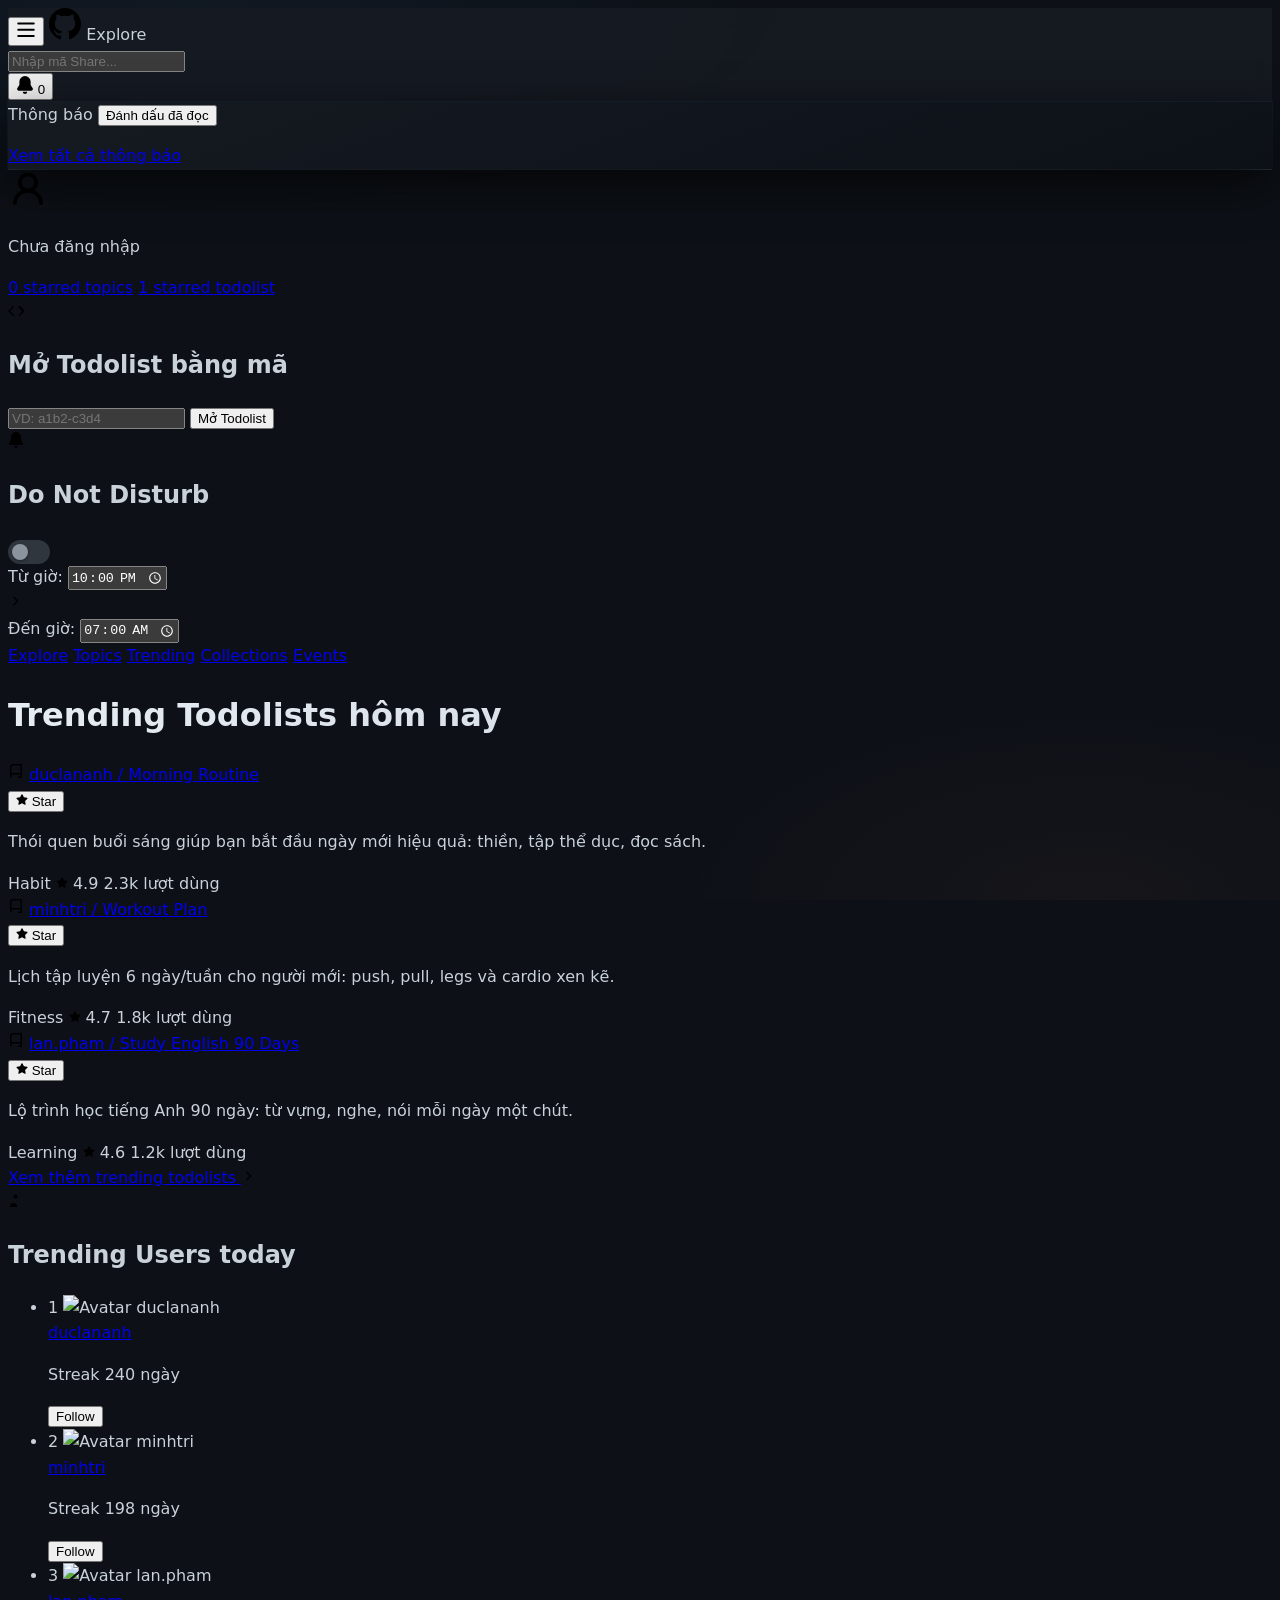
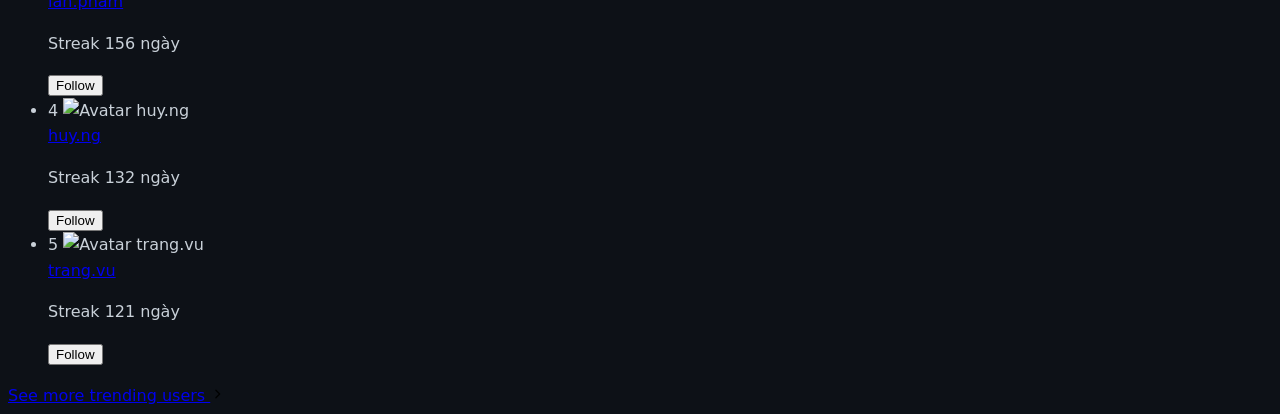
==== StreakHub.Web/index.html @ e630db85 "feat: enhance Do Not Disturb (DND) toggle functionality and update UI elements" ====
<!DOCTYPE html>
<html lang="vi" class="bg-[#0d1117]">
<head>
  <meta charset="UTF-8" />
  <meta name="viewport" content="width=device-width, initial-scale=1.0" />
  <title>Explore · StreakHub</title>
  <script src="https://cdn.tailwindcss.com"></script>
  <link rel="stylesheet" href="css/style.css" />
</head>
<body class="bg-[#0d1117] text-[#c9d1d9] min-h-screen font-sans">

  <!-- Navbar -->
  <header class="bg-[#161b22] border-b border-[#30363d]">
    <nav class="flex items-center justify-between px-4 py-3 gap-4">
      <div class="flex items-center gap-3">
        <button class="p-1.5 rounded-md hover:bg-[#30363d]" aria-label="Mở menu">
          <svg height="20" viewBox="0 0 16 16" width="20" class="fill-[#c9d1d9]" aria-hidden="true">
            <path d="M1 2.75A.75.75 0 0 1 1.75 2h12.5a.75.75 0 0 1 0 1.5H1.75A.75.75 0 0 1 1 2.75Zm0 5A.75.75 0 0 1 1.75 7h12.5a.75.75 0 0 1 0 1.5H1.75A.75.75 0 0 1 1 7.75ZM1.75 12h12.5a.75.75 0 0 1 0 1.5H1.75a.75.75 0 0 1 0-1.5Z"></path>
          </svg>
        </button>
        <svg height="32" viewBox="0 0 16 16" width="32" class="fill-[#c9d1d9]" aria-hidden="true">
          <path d="M8 0C3.58 0 0 3.58 0 8c0 3.54 2.29 6.53 5.47 7.59.4.07.55-.17.55-.38 0-.19-.01-.82-.01-1.49-2.01.37-2.53-.49-2.69-.94-.09-.23-.48-.94-.82-1.13-.28-.15-.68-.52-.01-.53.63-.01 1.08.58 1.23.82.72 1.21 1.87.87 2.33.66.07-.52.28-.87.51-1.07-1.78-.2-3.64-.89-3.64-3.95 0-.87.31-1.59.82-2.15-.08-.2-.36-1.02.08-2.12 0 0 .67-.21 2.2.82.64-.18 1.32-.27 2-.27.68 0 1.36.09 2 .27 1.53-1.04 2.2-.82 2.2-.82.44 1.1.16 1.92.08 2.12.51.56.82 1.27.82 2.15 0 3.07-1.87 3.75-3.65 3.95.29.25.54.73.54 1.48 0 1.07-.01 1.93-.01 2.2 0 .21.15.46.55.38A8.013 8.013 0 0 0 16 8c0-4.42-3.58-8-8-8z"></path>
        </svg>
        <span class="font-semibold text-[#c9d1d9]">Explore</span>
      </div>

      <div class="flex-1 max-w-md">
        <input
          type="text"
          placeholder="Nhập mã Share..."
          class="w-full bg-[#0d1117] border border-[#30363d] rounded-md px-3 py-1.5 text-sm text-[#c9d1d9] placeholder-[#6e7681] focus:outline-none focus:border-[#58a6ff]"
        />
      </div>

      <div
        id="reminder-container"
        class="relative">
        <button
          id="bell-btn"
          class="relative p-2 rounded-md border border-[#30363d] hover:border-[#c9d1d9] focus:outline-none transition-colors" 
          aria-label="Thông báo"
        >
          <svg height="18" viewBox="0 0 16 16" width="18" class="fill-[#c9d1d9]" aria-hidden="true">
            <path d="M8 16a2 2 0 0 0 1.985-1.75c.017-.137-.097-.25-.235-.25h-3.5c-.138 0-.252.113-.235.25A2 2 0 0 0 8 16ZM3 5a5 5 0 0 1 10 0v2.947c0 .05.015.098.042.139l1.703 2.555A1.519 1.519 0 0 1 13.482 13H2.518a1.516 1.516 0 0 1-1.263-2.359l1.703-2.555A.255.255 0 0 0 3 7.947Z"></path>
          </svg>
          <span
            id="bell-badge"
            class="absolute -top-1 -right-1 flex h-4 w-4 items-center justify-center rounded-full bg-[#f85149] text-[10px] font-bold text-white ring-2 ring-[#161b22]">0</span>
        </button>

        <div id="reminder-panel" class="hidden absolute right-0 mt-2 w-80 bg-[#161b22] border border-[#30363d] rounded-md shadow-2xl z-50">
          <div class="px-4 py-3 border-b border-[#30363d] flex justify-between items-center bg-[#0d1117] rounded-t-md">
            <span class="text-sm font-semibold text-[#c9d1d9]">Thông báo</span>
            <button id="mark-all-read-btn" class="text-xs text-[#6e7681] hover:text-[#58a6ff]">Đánh dấu đã đọc</button>
          </div>
          <ul id="reminder-list" class="max-h-80 overflow-y-auto">
             <!-- Reminders will be rendered here dynamically -->
          </ul>
          <a href="#" class="block px-4 py-2 text-center text-sm text-[#58a6ff] hover:underline border-t border-[#30363d] rounded-b-md bg-[#0d1117]">
            Xem tất cả thông báo
          </a>
        </div>
      </div>
    </nav>
  </header>

  <!-- Layout 3 cột -->
  <div class="flex flex-col lg:flex-row gap-6 p-6 max-w-screen-2xl mx-auto">

    <!-- Sidebar trái -->
    <aside class="w-full lg:w-72 flex-shrink-0">
      <div 
       id="user-profile-card"
       class="bg-[#161b22] border border-[#30363d] rounded-md p-4 mb-4 text-center">
        <img
          src="https://avatars.githubusercontent.com/u/9919?v=4"
          alt="Ảnh đại diện người dùng"
          class="w-28 h-28 rounded-full border border-[#30363d] mx-auto mb-3"
        />
        <p class="text-lg font-semibold text-[#c9d1d9]">Vanhby</p>
      </div>

      <div class="bg-[#161b22] border border-[#30363d] rounded-md divide-y divide-[#30363d]">
        <a href="#" class="block px-4 py-3 text-sm text-[#58a6ff] hover:underline">0 starred topics</a>
        <a href="#" class="block px-4 py-3 text-sm text-[#58a6ff] hover:underline">1 starred todolist</a>
      </div>

      <!-- Nhập mã code todo -->
      <div class="bg-[#161b22] border border-[#30363d] rounded-md p-4 mt-4">
        <div class="flex items-center gap-2 mb-3">
          <svg height="16" viewBox="0 0 16 16" width="16" class="fill-[#c9d1d9]" aria-hidden="true"><path d="M4.72 3.22a.75.75 0 0 1 1.06 1.06L2.06 8l3.72 3.72a.749.749 0 0 1-.326 1.275.749.749 0 0 1-.734-.215L.47 8.53a.75.75 0 0 1 0-1.06Zm6.56 0a.75.75 0 0 1 1.06 0l4.25 4.25a.75.75 0 0 1 0 1.06l-4.25 4.25a.749.749 0 0 1-1.275-.326.749.749 0 0 1 .215-.734L13.94 8l-3.72-3.72a.75.75 0 0 1 0-1.06Z"></path></svg>
          <h2 class="text-sm font-semibold text-[#c9d1d9]">Mở Todolist bằng mã</h2>
        </div>
        <input
          type="text"
          placeholder="VD: a1b2-c3d4"
          class="w-full bg-[#0d1117] border border-[#30363d] rounded-md px-3 py-1.5 text-sm text-[#c9d1d9] placeholder-[#6e7681] focus:outline-none focus:border-[#58a6ff] mb-2"
        />
        <button class="w-full bg-[#238636] hover:bg-[#2ea043] text-white text-sm font-medium rounded-md px-3 py-1.5">Mở Todolist</button>
      </div>

      <!-- Phan DnD -->
      <div class="bg-[#161b22] border border-[#30363d] rounded-md p-4 mt-4">
        <div class="flex items-center justify-between mb-4">
          <div class="flex items-center gap-2">
            <svg height="16" viewBox="0 0 16 16" width="16" class="fill-[#c9d1d9]" aria-hidden="true">
              <path d="M8 16a2 2 0 0 0 1.985-1.75c.017-.137-.097-.25-.235-.25h-3.5c-.138 0-.252.113-.235.25A2 2 0 0 0 8 16ZM3 5a5 5 0 0 1 10 0v2.947c0 .05.015.098.042.139l1.703 2.555A1.519 1.519 0 0 1 13.482 13H2.518a1.516 1.516 0 0 1-1.263-2.359l1.703-2.555A.255.255 0 0 0 3 7.947Z"></path>
            </svg>
            <h2 class="text-sm font-semibold text-[#c9d1d9]">Do Not Disturb</h2>
          </div>
          
          <button 
            id="dnd-toggle"
            class="relative inline-flex h-5 w-9 items-center rounded-full bg-[#30363d] transition-colors focus:outline-none cursor-pointer"
          >
            <span class="inline-block h-3.5 w-3.5 translate-x-1 rounded-full bg-[#8b949e] transition-transform duration-200 ease-in-out"></span>
          </button>
        </div>

        <div id="dnd-time-selectors" class="flex items-center gap-2 opacity-50 pointer-events-none transition-opacity duration-200">
          <div class="flex-1">
            <label class="block text-xs text-[#6e7681] mb-1">Từ giờ:</label>
            <input 
              id="dnd-start"
              type="time" 
              value="22:00"
              style="color-scheme: dark;"
              class="w-full bg-[#0d1117] border border-[#30363d] rounded-md px-2 py-1.5 text-sm text-[#c9d1d9] focus:outline-none focus:border-[#58a6ff] cursor-pointer"
            />
          </div>
          
          <div class="mt-5 text-[#6e7681]">
            <svg height="14" viewBox="0 0 16 16" width="14" class="fill-current" aria-hidden="true">
              <path d="M6.22 3.22a.75.75 0 0 1 1.06 0l4.25 4.25a.75.75 0 0 1 0 1.06l-4.25 4.25a.751.751 0 0 1-1.042-.018.751.751 0 0 1-.018-1.042L9.94 8 6.22 4.28a.75.75 0 0 1 0-1.06Z"></path>
            </svg>
          </div>

          <div class="flex-1">
            <label class="block text-xs text-[#6e7681] mb-1">Đến giờ:</label>
            <input 
              id="dnd-end"
              type="time" 
              value="07:00"
              style="color-scheme: dark;"
              class="w-full bg-[#0d1117] border border-[#30363d] rounded-md px-2 py-1.5 text-sm text-[#c9d1d9] focus:outline-none focus:border-[#58a6ff] cursor-pointer"
            />
          </div>
        </div>
      </div>
    </aside>

    <!-- Cột giữa: Trending todolists -->
    <main class="flex-1 min-w-0">
      <!-- Tabs -->
      <nav class="flex items-center gap-6 border-b border-[#30363d] mb-6 text-sm overflow-x-auto">
        <a href="#" class="pb-3 border-b-2 border-[#f78166] font-semibold text-[#c9d1d9] whitespace-nowrap">Explore</a>
        <a href="#" class="pb-3 text-[#6e7681] hover:text-[#c9d1d9] whitespace-nowrap">Topics</a>
        <a href="#" class="pb-3 text-[#6e7681] hover:text-[#c9d1d9] whitespace-nowrap">Trending</a>
        <a href="#" class="pb-3 text-[#6e7681] hover:text-[#c9d1d9] whitespace-nowrap">Collections</a>
        <a href="#" class="pb-3 text-[#6e7681] hover:text-[#c9d1d9] whitespace-nowrap">Events</a>
      </nav>

      <h1 class="text-2xl font-semibold text-[#c9d1d9] mb-6">Trending Todolists hôm nay</h1>

      <div class="space-y-4">
        <!-- Card todolist 1 -->
        <article class="bg-[#161b22] border border-[#30363d] rounded-md p-5">
          <div class="flex items-start justify-between gap-3 mb-2">
            <div class="flex items-center gap-2">
              <svg height="16" viewBox="0 0 16 16" width="16" class="fill-[#6e7681] flex-shrink-0" aria-hidden="true"><path d="M2 2.5A2.5 2.5 0 0 1 4.5 0h8.75a.75.75 0 0 1 .75.75v12.5a.75.75 0 0 1-.75.75h-2.5a.75.75 0 0 1 0-1.5h1.75v-2h-8a1 1 0 0 0-.714 1.7.75.75 0 1 1-1.072 1.05A2.495 2.495 0 0 1 2 11.5Zm10.5-1h-8a1 1 0 0 0-1 1v6.708A2.486 2.486 0 0 1 4.5 9h8Z"></path></svg>
              <a href="#" class="text-[#58a6ff] font-semibold hover:underline">duclananh / Morning Routine</a>
            </div>
            <button class="flex items-center gap-1 border border-[#30363d] rounded-md px-2 py-1 text-xs text-[#c9d1d9] hover:border-[#c9d1d9] flex-shrink-0">
              <svg height="12" viewBox="0 0 16 16" width="12" class="fill-[#e3b341]" aria-hidden="true"><path d="M8 .25a.75.75 0 0 1 .673.418l1.882 3.815 4.21.612a.75.75 0 0 1 .416 1.279l-3.046 2.97.719 4.192a.751.751 0 0 1-1.088.791L8 12.347l-3.766 1.98a.75.75 0 0 1-1.088-.79l.72-4.194L.818 6.374a.75.75 0 0 1 .416-1.28l4.21-.611L7.327.668A.75.75 0 0 1 8 .25Z"></path></svg>
              Star
            </button>
          </div>
          <p class="text-sm text-[#6e7681] mb-3">Thói quen buổi sáng giúp bạn bắt đầu ngày mới hiệu quả: thiền, tập thể dục, đọc sách.</p>
          <div class="flex items-center gap-4 text-xs text-[#6e7681]">
            <span class="flex items-center gap-1"><span class="w-3 h-3 rounded-full bg-[#39d353] inline-block"></span>Habit</span>
            <span class="flex items-center gap-1">
              <svg height="12" viewBox="0 0 16 16" width="12" class="fill-[#e3b341]" aria-hidden="true"><path d="M8 .25a.75.75 0 0 1 .673.418l1.882 3.815 4.21.612a.75.75 0 0 1 .416 1.279l-3.046 2.97.719 4.192a.751.751 0 0 1-1.088.791L8 12.347l-3.766 1.98a.75.75 0 0 1-1.088-.79l.72-4.194L.818 6.374a.75.75 0 0 1 .416-1.28l4.21-.611L7.327.668A.75.75 0 0 1 8 .25Z"></path></svg>
              4.9
            </span>
            <span>2.3k lượt dùng</span>
          </div>
        </article>

        <!-- Card todolist 2 -->
        <article class="bg-[#161b22] border border-[#30363d] rounded-md p-5">
          <div class="flex items-start justify-between gap-3 mb-2">
            <div class="flex items-center gap-2">
              <svg height="16" viewBox="0 0 16 16" width="16" class="fill-[#6e7681] flex-shrink-0" aria-hidden="true"><path d="M2 2.5A2.5 2.5 0 0 1 4.5 0h8.75a.75.75 0 0 1 .75.75v12.5a.75.75 0 0 1-.75.75h-2.5a.75.75 0 0 1 0-1.5h1.75v-2h-8a1 1 0 0 0-.714 1.7.75.75 0 1 1-1.072 1.05A2.495 2.495 0 0 1 2 11.5Zm10.5-1h-8a1 1 0 0 0-1 1v6.708A2.486 2.486 0 0 1 4.5 9h8Z"></path></svg>
              <a href="#" class="text-[#58a6ff] font-semibold hover:underline">minhtri / Workout Plan</a>
            </div>
            <button class="flex items-center gap-1 border border-[#30363d] rounded-md px-2 py-1 text-xs text-[#c9d1d9] hover:border-[#c9d1d9] flex-shrink-0">
              <svg height="12" viewBox="0 0 16 16" width="12" class="fill-[#e3b341]" aria-hidden="true"><path d="M8 .25a.75.75 0 0 1 .673.418l1.882 3.815 4.21.612a.75.75 0 0 1 .416 1.279l-3.046 2.97.719 4.192a.751.751 0 0 1-1.088.791L8 12.347l-3.766 1.98a.75.75 0 0 1-1.088-.79l.72-4.194L.818 6.374a.75.75 0 0 1 .416-1.28l4.21-.611L7.327.668A.75.75 0 0 1 8 .25Z"></path></svg>
              Star
            </button>
          </div>
          <p class="text-sm text-[#6e7681] mb-3">Lịch tập luyện 6 ngày/tuần cho người mới: push, pull, legs và cardio xen kẽ.</p>
          <div class="flex items-center gap-4 text-xs text-[#6e7681]">
            <span class="flex items-center gap-1"><span class="w-3 h-3 rounded-full bg-[#26a641] inline-block"></span>Fitness</span>
            <span class="flex items-center gap-1">
              <svg height="12" viewBox="0 0 16 16" width="12" class="fill-[#e3b341]" aria-hidden="true"><path d="M8 .25a.75.75 0 0 1 .673.418l1.882 3.815 4.21.612a.75.75 0 0 1 .416 1.279l-3.046 2.97.719 4.192a.751.751 0 0 1-1.088.791L8 12.347l-3.766 1.98a.75.75 0 0 1-1.088-.79l.72-4.194L.818 6.374a.75.75 0 0 1 .416-1.28l4.21-.611L7.327.668A.75.75 0 0 1 8 .25Z"></path></svg>
              4.7
            </span>
            <span>1.8k lượt dùng</span>
          </div>
        </article>

        <!-- Card todolist 3 -->
        <article class="bg-[#161b22] border border-[#30363d] rounded-md p-5">
          <div class="flex items-start justify-between gap-3 mb-2">
            <div class="flex items-center gap-2">
              <svg height="16" viewBox="0 0 16 16" width="16" class="fill-[#6e7681] flex-shrink-0" aria-hidden="true"><path d="M2 2.5A2.5 2.5 0 0 1 4.5 0h8.75a.75.75 0 0 1 .75.75v12.5a.75.75 0 0 1-.75.75h-2.5a.75.75 0 0 1 0-1.5h1.75v-2h-8a1 1 0 0 0-.714 1.7.75.75 0 1 1-1.072 1.05A2.495 2.495 0 0 1 2 11.5Zm10.5-1h-8a1 1 0 0 0-1 1v6.708A2.486 2.486 0 0 1 4.5 9h8Z"></path></svg>
              <a href="#" class="text-[#58a6ff] font-semibold hover:underline">lan.pham / Study English 90 Days</a>
            </div>
            <button class="flex items-center gap-1 border border-[#30363d] rounded-md px-2 py-1 text-xs text-[#c9d1d9] hover:border-[#c9d1d9] flex-shrink-0">
              <svg height="12" viewBox="0 0 16 16" width="12" class="fill-[#e3b341]" aria-hidden="true"><path d="M8 .25a.75.75 0 0 1 .673.418l1.882 3.815 4.21.612a.75.75 0 0 1 .416 1.279l-3.046 2.97.719 4.192a.751.751 0 0 1-1.088.791L8 12.347l-3.766 1.98a.75.75 0 0 1-1.088-.79l.72-4.194L.818 6.374a.75.75 0 0 1 .416-1.28l4.21-.611L7.327.668A.75.75 0 0 1 8 .25Z"></path></svg>
              Star
            </button>
          </div>
          <p class="text-sm text-[#6e7681] mb-3">Lộ trình học tiếng Anh 90 ngày: từ vựng, nghe, nói mỗi ngày một chút.</p>
          <div class="flex items-center gap-4 text-xs text-[#6e7681]">
            <span class="flex items-center gap-1"><span class="w-3 h-3 rounded-full bg-[#006d32] inline-block"></span>Learning</span>
            <span class="flex items-center gap-1">
              <svg height="12" viewBox="0 0 16 16" width="12" class="fill-[#e3b341]" aria-hidden="true"><path d="M8 .25a.75.75 0 0 1 .673.418l1.882 3.815 4.21.612a.75.75 0 0 1 .416 1.279l-3.046 2.97.719 4.192a.751.751 0 0 1-1.088.791L8 12.347l-3.766 1.98a.75.75 0 0 1-1.088-.79l.72-4.194L.818 6.374a.75.75 0 0 1 .416-1.28l4.21-.611L7.327.668A.75.75 0 0 1 8 .25Z"></path></svg>
              4.6
            </span>
            <span>1.2k lượt dùng</span>
          </div>
        </article>
      </div>

      <a href="#" class="inline-flex items-center gap-1 mt-4 text-sm text-[#58a6ff] hover:underline">
        Xem thêm trending todolists
        <svg height="14" viewBox="0 0 16 16" width="14" class="fill-[#58a6ff]" aria-hidden="true"><path d="M6.22 3.22a.75.75 0 0 1 1.06 0l4.25 4.25a.75.75 0 0 1 0 1.06l-4.25 4.25a.751.751 0 0 1-1.042-.018.751.751 0 0 1-.018-1.042L9.94 8 6.22 4.28a.75.75 0 0 1 0-1.06Z"></path></svg>
      </a>
    </main>

    <!-- Cột phải: Trending users -->
    <aside class="w-full lg:w-80 flex-shrink-0">
      <div class="bg-[#161b22] border border-[#30363d] rounded-md p-4">
        <div class="flex items-center gap-2 mb-4">
          <svg height="16" viewBox="0 0 16 16" width="16" class="fill-[#f78166]" aria-hidden="true"><path d="M5.5 3.5a2 2 0 1 1 4 0 2 2 0 0 1-4 0ZM2 13.5a3.5 3.5 0 0 1 7 0v.5H2Z"></path></svg>
          <h2 class="text-base font-semibold text-[#c9d1d9]">Trending Users <span class="text-[#6e7681] font-normal">today</span></h2>
        </div>

        <ul class="divide-y divide-[#30363d]">
          <li class="flex items-center gap-3 py-3">
            <span class="text-sm font-semibold text-[#6e7681] w-4">1</span>
            <img src="https://avatars.githubusercontent.com/u/1?v=4" alt="Avatar duclananh" class="w-10 h-10 rounded-full border border-[#30363d]" />
            <div class="min-w-0 flex-1">
              <a href="#" class="text-sm text-[#58a6ff] font-semibold hover:underline">duclananh</a>
              <p class="text-xs text-[#6e7681]">Streak 240 ngày</p>
            </div>
            <button class="border border-[#30363d] rounded-md px-2 py-1 text-xs text-[#c9d1d9] hover:border-[#c9d1d9]">Follow</button>
          </li>
          <li class="flex items-center gap-3 py-3">
            <span class="text-sm font-semibold text-[#6e7681] w-4">2</span>
            <img src="https://avatars.githubusercontent.com/u/2?v=4" alt="Avatar minhtri" class="w-10 h-10 rounded-full border border-[#30363d]" />
            <div class="min-w-0 flex-1">
              <a href="#" class="text-sm text-[#58a6ff] font-semibold hover:underline">minhtri</a>
              <p class="text-xs text-[#6e7681]">Streak 198 ngày</p>
            </div>
            <button class="border border-[#30363d] rounded-md px-2 py-1 text-xs text-[#c9d1d9] hover:border-[#c9d1d9]">Follow</button>
          </li>
          <li class="flex items-center gap-3 py-3">
            <span class="text-sm font-semibold text-[#6e7681] w-4">3</span>
            <img src="https://avatars.githubusercontent.com/u/3?v=4" alt="Avatar lan.pham" class="w-10 h-10 rounded-full border border-[#30363d]" />
            <div class="min-w-0 flex-1">
              <a href="#" class="text-sm text-[#58a6ff] font-semibold hover:underline">lan.pham</a>
              <p class="text-xs text-[#6e7681]">Streak 156 ngày</p>
            </div>
            <button class="border border-[#30363d] rounded-md px-2 py-1 text-xs text-[#c9d1d9] hover:border-[#c9d1d9]">Follow</button>
          </li>
          <li class="flex items-center gap-3 py-3">
            <span class="text-sm font-semibold text-[#6e7681] w-4">4</span>
            <img src="https://avatars.githubusercontent.com/u/4?v=4" alt="Avatar huy.ng" class="w-10 h-10 rounded-full border border-[#30363d]" />
            <div class="min-w-0 flex-1">
              <a href="#" class="text-sm text-[#58a6ff] font-semibold hover:underline">huy.ng</a>
              <p class="text-xs text-[#6e7681]">Streak 132 ngày</p>
            </div>
            <button class="border border-[#30363d] rounded-md px-2 py-1 text-xs text-[#c9d1d9] hover:border-[#c9d1d9]">Follow</button>
          </li>
          <li class="flex items-center gap-3 py-3">
            <span class="text-sm font-semibold text-[#6e7681] w-4">5</span>
            <img src="https://avatars.githubusercontent.com/u/5?v=4" alt="Avatar trang.vu" class="w-10 h-10 rounded-full border border-[#30363d]" />
            <div class="min-w-0 flex-1">
              <a href="#" class="text-sm text-[#58a6ff] font-semibold hover:underline">trang.vu</a>
              <p class="text-xs text-[#6e7681]">Streak 121 ngày</p>
            </div>
            <button class="border border-[#30363d] rounded-md px-2 py-1 text-xs text-[#c9d1d9] hover:border-[#c9d1d9]">Follow</button>
          </li>
        </ul>

        <a href="#" class="inline-flex items-center gap-1 mt-3 text-sm text-[#58a6ff] hover:underline">
          See more trending users
          <svg height="14" viewBox="0 0 16 16" width="14" class="fill-[#58a6ff]" aria-hidden="true"><path d="M6.22 3.22a.75.75 0 0 1 1.06 0l4.25 4.25a.75.75 0 0 1 0 1.06l-4.25 4.25a.751.751 0 0 1-1.042-.018.751.751 0 0 1-.018-1.042L9.94 8 6.22 4.28a.75.75 0 0 1 0-1.06Z"></path></svg>
        </a>
      </div>
    </aside>

  </div>

  <script src="js/main.js"></script>
</body>
</html>
---- StreakHub.Web/css/style.css ----
/* ============================================================
   StreakHub — Premium Dark Theme
   Inter font via Google Fonts CDN (loaded inline in HTML)
   ============================================================ */

/* ── CSS Custom Properties ── */
:root {
  --bg-base:        #0d1117;
  --bg-surface:     #161b22;
  --bg-overlay:     #21262d;
  --border:         #30363d;
  --text-primary:   #e6edf3;
  --text-secondary: #c9d1d9;
  --text-muted:     #8b949e;
  --text-faint:     #6e7681;
  --blue:           #58a6ff;
  --green:          #3fb950;
  --orange:         #f78166;
  --yellow:         #e3b341;
  --purple:         #d2a8ff;
  --red:            #f85149;

  --shadow-sm: 0 1px 3px rgba(0,0,0,0.4);
  --shadow-md: 0 4px 12px rgba(0,0,0,0.5);
  --shadow-lg: 0 8px 24px rgba(0,0,0,0.6);
  --shadow-xl: 0 16px 48px rgba(0,0,0,0.7);

  --t-fast:   0.12s ease;
  --t-normal: 0.2s ease;
  --t-spring: 0.3s cubic-bezier(0.34, 1.56, 0.64, 1);
}

/* ── Base ── */
*, *::before, *::after { box-sizing: border-box; }

html {
  scroll-behavior: smooth;
  -webkit-font-smoothing: antialiased;
  -moz-osx-font-smoothing: grayscale;
}

body {
  font-family: 'Inter', -apple-system, BlinkMacSystemFont, 'Segoe UI', system-ui, sans-serif;
  background: var(--bg-base);
  color: var(--text-secondary);
  min-height: 100vh;
  overflow-x: hidden;
  line-height: 1.6;
}

/* Ambient glow background */
body::before {
  content: '';
  position: fixed;
  inset: 0;
  background:
    radial-gradient(ellipse 80% 40% at 15% 0%,  rgba(88,166,255,0.05) 0%, transparent 60%),
    radial-gradient(ellipse 60% 40% at 85% 100%, rgba(247,129,102,0.04) 0%, transparent 60%);
  pointer-events: none;
  z-index: 0;
}

/* ── Scrollbar ── */
::-webkit-scrollbar { width: 5px; height: 5px; }
::-webkit-scrollbar-track { background: var(--bg-base); }
::-webkit-scrollbar-thumb { background: var(--border); border-radius: 999px; }
::-webkit-scrollbar-thumb:hover { background: var(--text-faint); }

/* ── Selection ── */
::selection { background: rgba(88,166,255,0.25); color: var(--text-primary); }

/* ── Focus ── */
:focus-visible { outline: 2px solid var(--blue); outline-offset: 2px; border-radius: 4px; }

/* ════════════════════════════════════════════
   HEADER & NAV
   ════════════════════════════════════════════ */
header {
  backdrop-filter: blur(10px);
  -webkit-backdrop-filter: blur(10px);
  background: rgba(22,27,34,0.92) !important;
  border-bottom: 1px solid rgba(48,54,61,0.8) !important;
  position: sticky;
  top: 0;
  z-index: 100;
}

/* ════════════════════════════════════════════
   NOTIFICATION BELL BUTTON
   ════════════════════════════════════════════ */
#notifications-toggle,
#bell-btn {
  position: relative;
  transition: all var(--t-normal);
  overflow: hidden;
}

#notifications-toggle:hover,
#bell-btn:hover {
  border-color: var(--text-secondary) !important;
  background: rgba(33,38,45,0.6);
  box-shadow: 0 0 16px rgba(88,166,255,0.15);
}

#notifications-toggle:hover svg,
#bell-btn:hover svg {
  transform: rotate(-10deg) scale(1.1);
}

#notifications-toggle svg,
#bell-btn svg {
  transition: transform var(--t-normal);
}

/* ── Bell badge pop animation ── */
#notifications-badge:not(.hidden),
#bell-badge:not([data-count="0"]) {
  animation: badgePop var(--t-spring) both;
}

@keyframes badgePop {
  from { transform: scale(0); }
  to   { transform: scale(1); }
}

/* ════════════════════════════════════════════
   NOTIFICATION / REMINDER PANEL
   ════════════════════════════════════════════ */

/* Show panel when open class is added (main.js uses .open) */
#reminder-panel.open,
#reminder-panel:not(.hidden) {
  display: flex !important;
  flex-direction: column;
  animation: panelSlide 0.22s cubic-bezier(0.34, 1.3, 0.64, 1) both;
}

/* Show panel when hidden class is removed (other pages) */
#notifications-panel:not(.hidden) {
  display: flex !important;
  flex-direction: column;
  animation: panelSlide 0.22s cubic-bezier(0.34, 1.3, 0.64, 1) both;
}

@keyframes panelSlide {
  from { opacity: 0; transform: translateY(-10px) scale(0.97); }
  to   { opacity: 1; transform: translateY(0)   scale(1); }
}

#reminder-panel,
#notifications-panel {
  backdrop-filter: blur(14px) !important;
  -webkit-backdrop-filter: blur(14px) !important;
  background: linear-gradient(160deg, rgba(22,27,34,0.98), rgba(13,17,23,0.96)) !important;
  box-shadow: var(--shadow-xl), 0 0 0 1px rgba(88,166,255,0.07) !important;
}

/* Panel section labels */
.panel-section-label {
  padding: 8px 14px 4px;
  font-size: 10px;
  font-weight: 700;
  letter-spacing: 0.09em;
  text-transform: uppercase;
  color: var(--text-faint);
  background: rgba(13,17,23,0.5);
  position: sticky;
  top: 0;
  backdrop-filter: blur(4px);
  z-index: 1;
  border-bottom: 1px solid rgba(48,54,61,0.5);
}

/* Reminder list items */
#reminder-list li {
  transition: background var(--t-fast);
  position: relative;
}

#reminder-list li::before {
  content: '';
  position: absolute;
  left: 0; top: 0; bottom: 0;
  width: 2px;
  background: var(--blue);
  border-radius: 0 2px 2px 0;
  opacity: 0;
  transition: opacity var(--t-fast);
}

#reminder-list li:hover::before { opacity: 1; }

/* Unread dot */
.unread-dot {
  width: 8px; height: 8px;
  border-radius: 50%;
  background: var(--blue);
  box-shadow: 0 0 6px var(--blue);
  flex-shrink: 0;
  animation: dotPulse 2.2s ease-in-out infinite;
}

@keyframes dotPulse {
  0%, 100% { transform: scale(1);   opacity: 1; }
  50%       { transform: scale(1.4); opacity: 0.6; }
}

/* Mark-all-read button */
#mark-all-read-btn {
  transition: all var(--t-normal);
}

#mark-all-read-btn:hover {
  background: rgba(88,166,255,0.1);
  color: var(--blue);
}

/* ════════════════════════════════════════════
   REMINDER DASHBOARD (table + form)
   ════════════════════════════════════════════ */

/* Schedule form card */
.schedule-card {
  background: linear-gradient(135deg, rgba(22,27,34,0.9), rgba(13,17,23,0.8));
  border: 1px solid var(--border);
  border-radius: 8px;
  transition: border-color var(--t-normal), box-shadow var(--t-normal);
}

.schedule-card:hover {
  border-color: rgba(88,166,255,0.2);
  box-shadow: 0 0 20px rgba(88,166,255,0.06);
}

/* Table rows */
#reminders-table-body tr {
  transition: background var(--t-fast);
}

/* Status badge: scheduled */
.badge-scheduled {
  display: inline-flex;
  align-items: center;
  gap: 5px;
  padding: 2px 8px;
  border-radius: 999px;
  font-size: 11px;
  font-weight: 600;
  background: rgba(88,166,255,0.1);
  color: var(--blue);
  border: 1px solid rgba(88,166,255,0.2);
}

.badge-scheduled::before {
  content: '';
  width: 6px; height: 6px;
  border-radius: 50%;
  background: var(--blue);
  animation: dotPulse 1.8s ease-in-out infinite;
}

/* Status badge: sent */
.badge-sent {
  display: inline-flex;
  align-items: center;
  gap: 5px;
  padding: 2px 8px;
  border-radius: 999px;
  font-size: 11px;
  font-weight: 600;
  background: rgba(48,54,61,0.6);
  color: var(--text-muted);
  border: 1px solid var(--border);
}

.badge-sent::before {
  content: '';
  width: 6px; height: 6px;
  border-radius: 50%;
  background: var(--green);
}

/* ════════════════════════════════════════════
   DND TOGGLE SWITCH
   ════════════════════════════════════════════ */
#dnd-toggle {
  position: relative;
  display: inline-flex;
  align-items: center;
  width: 42px;
  height: 24px;
  border-radius: 999px;
  background: var(--border);
  border: 1px solid rgba(48,54,61,0.8);
  cursor: pointer;
  transition: background var(--t-normal), box-shadow var(--t-normal);
  flex-shrink: 0;
}

#dnd-toggle::after {
  content: '';
  position: absolute;
  left: 3px;
  width: 16px; height: 16px;
  border-radius: 50%;
  background: var(--text-muted);
  transition: transform var(--t-spring), background var(--t-normal);
  box-shadow: var(--shadow-sm);
}

#dnd-toggle.on {
  background: rgba(63,185,80,0.25);
  border-color: rgba(63,185,80,0.4);
  box-shadow: 0 0 12px rgba(63,185,80,0.2);
}

#dnd-toggle.on::after {
  transform: translateX(18px);
  background: var(--green);
}

#dnd-toggle:focus-visible {
  outline: 2px solid var(--blue);
  outline-offset: 2px;
}

/* DND active indicator (bell icon overlay) */
.dnd-active-indicator {
  display: inline-flex;
  align-items: center;
  gap: 5px;
  padding: 2px 8px;
  border-radius: 999px;
  font-size: 10px;
  font-weight: 700;
  letter-spacing: 0.06em;
  text-transform: uppercase;
  background: rgba(247,129,102,0.12);
  color: var(--orange);
  border: 1px solid rgba(247,129,102,0.3);
  animation: dndGlow 2.5s ease-in-out infinite;
}

@keyframes dndGlow {
  0%,100% { box-shadow: 0 0 0 0 rgba(247,129,102,0); }
  50%     { box-shadow: 0 0 12px rgba(247,129,102,0.3); }
}

/* ════════════════════════════════════════════
   FORM INPUTS
   ════════════════════════════════════════════ */
input[type="text"],
input[type="email"],
input[type="password"],
input[type="time"],
input[type="datetime-local"],
select,
textarea {
  transition: border-color var(--t-normal), box-shadow var(--t-normal);
  color-scheme: dark;
}

input[type="text"]:focus,
input[type="email"]:focus,
input[type="password"]:focus,
input[type="time"]:focus,
input[type="datetime-local"]:focus,
select:focus,
textarea:focus {
  border-color: var(--blue) !important;
  box-shadow: 0 0 0 3px rgba(88,166,255,0.15);
  outline: none !important;
}

/* Task search */
#task-search { transition: all var(--t-normal); }

/* ════════════════════════════════════════════
   BUTTONS
   ════════════════════════════════════════════ */
button { transition: all var(--t-normal); }

/* Primary green button */
button[class*="bg-[#238636]"],
[type="submit"][class*="bg-[#238636]"],
#add-reminder-btn {
  position: relative;
  overflow: hidden;
}

button[class*="bg-[#238636]"]:hover,
[type="submit"][class*="bg-[#238636]"]:hover,
#add-reminder-btn:hover {
  box-shadow: 0 0 0 1px rgba(63,185,80,0.4), 0 0 16px rgba(63,185,80,0.2);
  transform: translateY(-1px);
}

button[class*="bg-[#238636]"]:active,
#add-reminder-btn:active { transform: translateY(0); }

/* ════════════════════════════════════════════
   USER PROFILE
   ════════════════════════════════════════════ */
#user-profile-card img,
#profile-avatar {
  transition: transform var(--t-normal), box-shadow var(--t-normal);
  box-shadow: 0 0 0 2px var(--border);
}

#user-profile-card img:hover,
#profile-avatar:hover {
  transform: scale(1.05);
  box-shadow: 0 0 0 3px rgba(88,166,255,0.4), 0 0 20px rgba(88,166,255,0.1);
}

/* ════════════════════════════════════════════
   TASK LIST ROWS
   ════════════════════════════════════════════ */
div[data-todo-id] {
  position: relative;
  transition: background var(--t-fast);
}

div[data-todo-id]::before {
  content: '';
  position: absolute;
  left: 0; top: 0; bottom: 0;
  width: 2px;
  background: var(--blue);
  border-radius: 0 2px 2px 0;
  opacity: 0;
  transition: opacity var(--t-fast);
}

div[data-todo-id]:hover::before { opacity: 1; }

/* Context menu pop */
div[id^="task-menu-"]:not(.hidden) {
  animation: menuPop 0.15s cubic-bezier(0.34,1.4,0.64,1) both;
}

@keyframes menuPop {
  from { opacity: 0; transform: scale(0.9) translateY(-6px); transform-origin: top right; }
  to   { opacity: 1; transform: scale(1)   translateY(0);    transform-origin: top right; }
}

/* ════════════════════════════════════════════
   MODALS
   ════════════════════════════════════════════ */
#task-modal:not(.hidden),
#reminder-modal:not(.hidden),
#login-modal:not(.hidden) {
  display: flex !important;
}

#task-modal > div,
#reminder-modal > div,
#login-modal > div {
  animation: modalIn var(--t-spring) both;
}

@keyframes modalIn {
  from { opacity: 0; transform: translateY(-18px) scale(0.96); }
  to   { opacity: 1; transform: translateY(0)     scale(1); }
}

/* ════════════════════════════════════════════
   CARDS
   ════════════════════════════════════════════ */
article[data-share-id] {
  transition: transform var(--t-normal), border-color var(--t-normal), box-shadow var(--t-normal);
}

article[data-share-id]:hover {
  transform: translateY(-2px);
  border-color: rgba(88,166,255,0.25) !important;
  box-shadow: var(--shadow-md), 0 0 0 1px rgba(88,166,255,0.08);
}

/* ════════════════════════════════════════════
   TAGS
   ════════════════════════════════════════════ */
.tag-coding {
  border-color: rgba(88,166,255,0.4) !important;
  background: rgba(88,166,255,0.1) !important;
  color: var(--blue) !important;
}

.tag-health {
  border-color: rgba(210,168,255,0.4) !important;
  background: rgba(210,168,255,0.1) !important;
  color: var(--purple) !important;
}

.reminder-badge-sent { color: var(--green); }
.reminder-badge-pending {
  color: var(--yellow);
  animation: pendingBlink 1.6s ease-in-out infinite;
}

@keyframes pendingBlink {
  0%,100% { opacity: 1; }
  50%     { opacity: 0.5; }
}

/* ════════════════════════════════════════════
   SKELETON LOADER
   ════════════════════════════════════════════ */
.skeleton {
  background: linear-gradient(90deg, var(--bg-surface) 25%, var(--bg-overlay) 50%, var(--bg-surface) 75%);
  background-size: 200% 100%;
  animation: shimmer 1.6s infinite;
  border-radius: 4px;
}

@keyframes shimmer {
  0%   { background-position: 200% 0; }
  100% { background-position: -200% 0; }
}

/* ════════════════════════════════════════════
   FADE-IN ANIMATION
   ════════════════════════════════════════════ */
.fade-in {
  animation: fadeUp 0.4s ease both;
}

@keyframes fadeUp {
  from { opacity: 0; transform: translateY(10px); }
  to   { opacity: 1; transform: translateY(0); }
}

/* Stagger for lists */
.fade-in:nth-child(1) { animation-delay: 0.04s; }
.fade-in:nth-child(2) { animation-delay: 0.08s; }
.fade-in:nth-child(3) { animation-delay: 0.12s; }
.fade-in:nth-child(4) { animation-delay: 0.16s; }
.fade-in:nth-child(5) { animation-delay: 0.20s; }
.fade-in:nth-child(6) { animation-delay: 0.24s; }
.fade-in:nth-child(n+7) { animation-delay: 0.28s; }

/* ════════════════════════════════════════════
   HEADING GRADIENT
   ════════════════════════════════════════════ */
h1 {
  background: linear-gradient(135deg, var(--text-primary) 0%, var(--text-secondary) 100%);
  -webkit-background-clip: text;
  -webkit-text-fill-color: transparent;
  background-clip: text;
}

/* Star button */
[data-star-share]:hover {
  background: rgba(227,179,65,0.12) !important;
  border-color: var(--yellow) !important;
  color: var(--yellow) !important;
  box-shadow: 0 0 10px rgba(227,179,65,0.15);
}

[data-star-share] svg { transition: transform var(--t-normal); }
[data-star-share]:hover svg { transform: rotate(-12deg) scale(1.2); }

/* ════════════════════════════════════════════
   UNREAD LABEL / COUNT BADGES
   ════════════════════════════════════════════ */
#reminders-count {
  display: inline-flex;
  align-items: center;
  padding: 2px 10px;
  border-radius: 999px;
  font-size: 11px;
  font-weight: 600;
  background: rgba(88,166,255,0.1);
  color: var(--blue);
  border: 1px solid rgba(88,166,255,0.2);
}
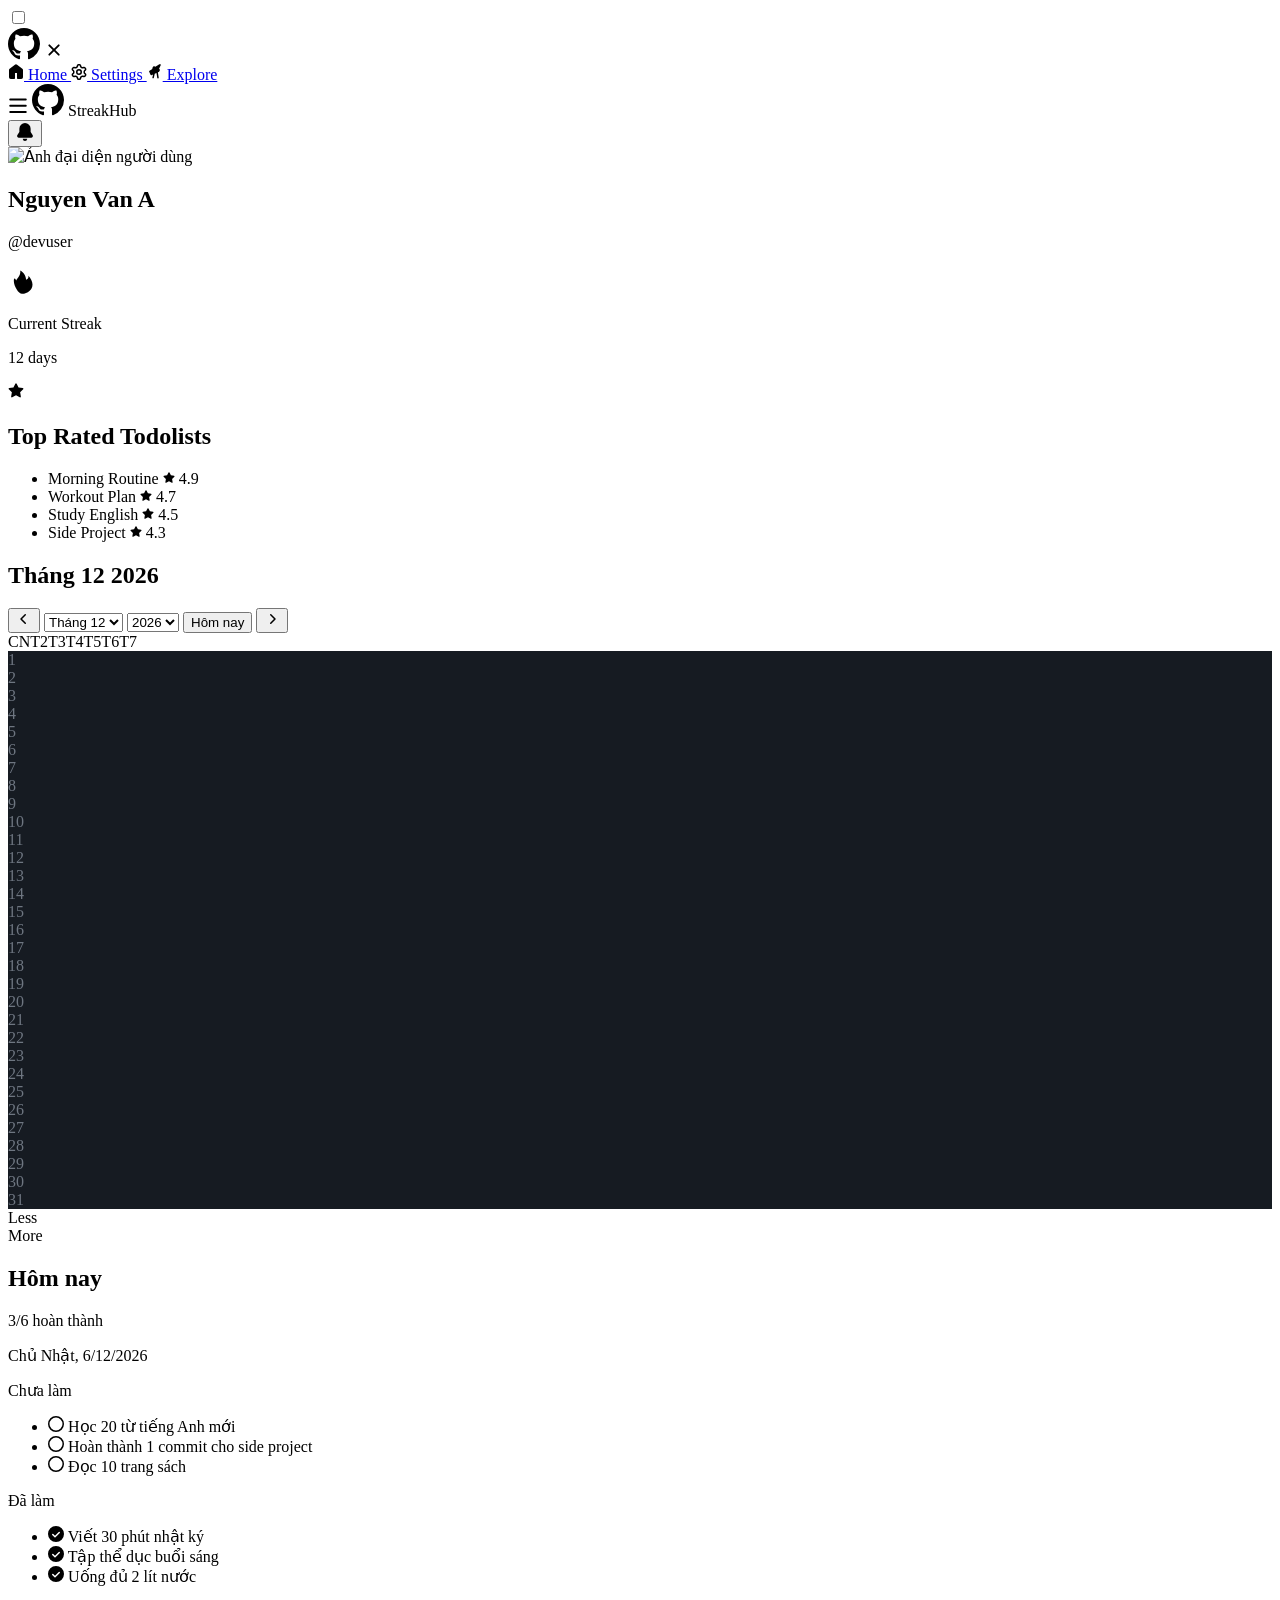
==== commit e5060562: "Merge branch 'origin/develop' into feature/todo-tags)." ====
--- a/StreakHub.Web/index.html
+++ b/StreakHub.Web/index.html
@@ -3,307 +3,207 @@
 <head>
   <meta charset="UTF-8" />
   <meta name="viewport" content="width=device-width, initial-scale=1.0" />
-  <title>Explore · StreakHub</title>
+  <title>StreakHub</title>
   <script src="https://cdn.tailwindcss.com"></script>
-  <link rel="stylesheet" href="css/style.css" />
 </head>
 <body class="bg-[#0d1117] text-[#c9d1d9] min-h-screen font-sans">
 
+  <!-- Toggle state cho drawer (checkbox hack, không cần JS) -->
+  <input type="checkbox" id="drawer-toggle" class="peer hidden" />
+
+  <!-- Overlay tối phía sau drawer -->
+  <label
+    for="drawer-toggle"
+    class="fixed inset-0 z-30 bg-black/60 opacity-0 pointer-events-none peer-checked:opacity-100 peer-checked:pointer-events-auto transition-opacity"
+    aria-hidden="true"
+  ></label>
+
+  <!-- Drawer / Menu dọc bên trái -->
+  <aside
+    class="fixed top-0 left-0 z-40 h-full w-72 bg-[#0d1117] border-r border-[#30363d] -translate-x-full peer-checked:translate-x-0 transition-transform duration-300 overflow-y-auto"
+  >
+    <!-- Header drawer: logo + nút đóng -->
+    <div class="flex items-center justify-between px-4 py-3">
+      <svg height="32" viewBox="0 0 16 16" width="32" class="fill-[#c9d1d9]" aria-hidden="true">
+        <path d="M8 0C3.58 0 0 3.58 0 8c0 3.54 2.29 6.53 5.47 7.59.4.07.55-.17.55-.38 0-.19-.01-.82-.01-1.49-2.01.37-2.53-.49-2.69-.94-.09-.23-.48-.94-.82-1.13-.28-.15-.68-.52-.01-.53.63-.01 1.08.58 1.23.82.72 1.21 1.87.87 2.33.66.07-.52.28-.87.51-1.07-1.78-.2-3.64-.89-3.64-3.95 0-.87.31-1.59.82-2.15-.08-.2-.36-1.02.08-2.12 0 0 .67-.21 2.2.82.64-.18 1.32-.27 2-.27.68 0 1.36.09 2 .27 1.53-1.04 2.2-.82 2.2-.82.44 1.1.16 1.92.08 2.12.51.56.82 1.27.82 2.15 0 3.07-1.87 3.75-3.65 3.95.29.25.54.73.54 1.48 0 1.07-.01 1.93-.01 2.2 0 .21.15.46.55.38A8.013 8.013 0 0 0 16 8c0-4.42-3.58-8-8-8z"></path>
+      </svg>
+      <label for="drawer-toggle" class="p-1 rounded-md hover:bg-[#30363d] cursor-pointer" aria-label="Đóng menu">
+        <svg height="20" viewBox="0 0 16 16" width="20" class="fill-[#c9d1d9]" aria-hidden="true">
+          <path d="M3.72 3.72a.75.75 0 0 1 1.06 0L8 6.94l3.22-3.22a.749.749 0 0 1 1.275.326.749.749 0 0 1-.215.734L9.06 8l3.22 3.22a.749.749 0 0 1-.326 1.275.749.749 0 0 1-.734-.215L8 9.06l-3.22 3.22a.751.751 0 0 1-1.042-.018.751.751 0 0 1-.018-1.042L6.94 8 3.72 4.78a.75.75 0 0 1 0-1.06Z"></path>
+        </svg>
+      </label>
+    </div>
+
+    <!-- Nhóm menu chính -->
+    <nav class="px-2 py-2 border-b border-[#30363d]">
+    <!-- Home -->
+    <a href="#" class="flex items-center gap-3 px-3 py-2 rounded-md text-sm font-medium hover:bg-[#30363d]">
+        <svg height="16" viewBox="0 0 16 16" width="16" class="fill-[#c9d1d9]" aria-hidden="true"><path d="M6.906.664a1.749 1.749 0 0 1 2.187 0l5.25 4.2c.415.332.657.835.657 1.367v7.019A1.75 1.75 0 0 1 13.25 15h-3.5a.75.75 0 0 1-.75-.75V9H7v5.25a.75.75 0 0 1-.75.75h-3.5A1.75 1.75 0 0 1 1 13.25V6.231c0-.532.242-1.035.657-1.367l5.25-4.2Z"></path></svg>
+        Home
+    </a>
+
+    <!-- Settings (icon bánh răng) -->
+    <a href="#" class="flex items-center gap-3 px-3 py-2 rounded-md text-sm font-medium hover:bg-[#30363d]">
+        <svg height="16" viewBox="0 0 16 16" width="16" class="fill-[#c9d1d9]" aria-hidden="true"><path d="M8 0a8.2 8.2 0 0 1 .701.031C9.444.095 9.99.645 10.16 1.29l.288 1.107c.018.066.079.158.212.224.231.114.454.243.668.386.123.082.233.09.299.071l1.103-.303c.644-.176 1.392.021 1.82.63.27.385.506.792.704 1.218.315.675.111 1.422-.364 1.891l-.814.806c-.049.048-.098.147-.088.294.016.257.016.515 0 .772-.01.147.039.246.088.294l.814.806c.475.469.679 1.216.364 1.891a7.99 7.99 0 0 1-.704 1.217c-.428.61-1.176.807-1.82.63l-1.103-.303c-.066-.019-.176-.011-.299.071a5.93 5.93 0 0 1-.668.386c-.133.066-.194.158-.211.224l-.289 1.106c-.169.646-.715 1.196-1.458 1.26a8.13 8.13 0 0 1-1.402 0c-.743-.064-1.289-.614-1.458-1.26l-.289-1.106c-.018-.066-.078-.158-.211-.224a5.93 5.93 0 0 1-.668-.386c-.123-.082-.233-.09-.299-.071l-1.103.303c-.644.176-1.392-.021-1.82-.63a7.99 7.99 0 0 1-.704-1.217c-.315-.675-.111-1.422.364-1.891l.814-.806c.049-.048.098-.147.088-.294a6.214 6.214 0 0 1 0-.772c.01-.147-.039-.246-.088-.294l-.814-.806C.635 6.045.431 5.298.746 4.623a7.99 7.99 0 0 1 .704-1.217c.428-.61 1.176-.807 1.82-.63l1.103.303c.066.019.176.011.299-.071.214-.143.437-.272.668-.386.133-.066.193-.158.211-.224l.289-1.106C6.009.645 6.556.095 7.299.031A8.2 8.2 0 0 1 8 0Zm-.571 1.525c-.036.003-.108.036-.137.146l-.289 1.105c-.147.561-.549.967-.998 1.189-.173.086-.34.183-.5.29-.417.278-.97.423-1.529.27l-1.103-.303c-.109-.03-.175.016-.195.045-.22.312-.412.644-.573.99-.014.031-.021.11.059.19l.815.806c.411.406.562.957.53 1.456a4.709 4.709 0 0 0 0 .582c.032.499-.119 1.05-.53 1.456l-.815.806c-.081.08-.073.159-.059.19.162.346.353.677.573.989.02.03.085.076.195.046l1.102-.303c.56-.153 1.113-.008 1.53.27.161.107.328.204.501.29.447.222.85.629.997 1.189l.289 1.105c.029.109.101.143.137.146a6.6 6.6 0 0 0 1.142 0c.036-.003.108-.037.137-.146l.289-1.105c.147-.561.549-.967.998-1.189.173-.086.34-.183.5-.29.417-.278.97-.423 1.529-.27l1.103.303c.109.029.175-.016.195-.045.22-.313.411-.644.573-.99.014-.031.021-.11-.059-.19l-.815-.806c-.411-.406-.562-.957-.53-1.456a4.709 4.709 0 0 0 0-.582c-.032-.499.119-1.05.53-1.456l.815-.806c.081-.08.073-.159.059-.19a6.464 6.464 0 0 0-.573-.989c-.02-.03-.085-.076-.195-.046l-1.102.303c-.56.153-1.113.008-1.53-.27a4.44 4.44 0 0 0-.501-.29c-.447-.222-.85-.629-.997-1.189l-.289-1.105c-.029-.11-.101-.143-.137-.146a6.6 6.6 0 0 0-1.142 0ZM11 8a3 3 0 1 1-6 0 3 3 0 0 1 6 0ZM9.5 8a1.5 1.5 0 1 0-3.001.001A1.5 1.5 0 0 0 9.5 8Z"></path></svg>
+        Settings
+    </a>
+
+    <!-- Explore (icon kính thiên văn) -->
+    <a href="#" class="flex items-center gap-3 px-3 py-2 rounded-md text-sm font-medium hover:bg-[#30363d]">
+        <svg height="16" viewBox="0 0 16 16" width="16" class="fill-[#c9d1d9]" aria-hidden="true"><path d="M14.184 1.143C13.581.302 12.41.121 11.594.69L8.32 2.65l-1.045-.467a.75.75 0 0 0-.866.211l-.43.51a2.94 2.94 0 0 0-.661 2.142l-2.81 1.748a.75.75 0 0 0-.302.911l1.288 3.062a.75.75 0 0 0 .956.412l1.59-.612-.633 2.852a.75.75 0 0 0 1.464.325l.879-3.957 1.733-.667.732 4.638a.75.75 0 0 0 1.482-.234l-.815-5.165a2.94 2.94 0 0 0 1.673-1.475l.276-.598a.75.75 0 0 0-.083-.778l-.654-.872 1.59-3.493a1.748 1.748 0 0 0-.696-2.236Z"></path></svg>
+        Explore
+    </a>
+    </nav>
+  </aside>
+
   <!-- Navbar -->
-  <header class="bg-[#161b22] border-b border-[#30363d]">
+  <header class="bg-[#161b22] border-b border-[#30363d] relative z-20">
     <nav class="flex items-center justify-between px-4 py-3 gap-4">
+      <!-- Hamburger + Logo -->
       <div class="flex items-center gap-3">
-        <button class="p-1.5 rounded-md hover:bg-[#30363d]" aria-label="Mở menu">
+        <label for="drawer-toggle" class="p-1.5 rounded-md hover:bg-[#30363d] cursor-pointer" aria-label="Mở menu">
           <svg height="20" viewBox="0 0 16 16" width="20" class="fill-[#c9d1d9]" aria-hidden="true">
             <path d="M1 2.75A.75.75 0 0 1 1.75 2h12.5a.75.75 0 0 1 0 1.5H1.75A.75.75 0 0 1 1 2.75Zm0 5A.75.75 0 0 1 1.75 7h12.5a.75.75 0 0 1 0 1.5H1.75A.75.75 0 0 1 1 7.75ZM1.75 12h12.5a.75.75 0 0 1 0 1.5H1.75a.75.75 0 0 1 0-1.5Z"></path>
           </svg>
-        </button>
+        </label>
         <svg height="32" viewBox="0 0 16 16" width="32" class="fill-[#c9d1d9]" aria-hidden="true">
           <path d="M8 0C3.58 0 0 3.58 0 8c0 3.54 2.29 6.53 5.47 7.59.4.07.55-.17.55-.38 0-.19-.01-.82-.01-1.49-2.01.37-2.53-.49-2.69-.94-.09-.23-.48-.94-.82-1.13-.28-.15-.68-.52-.01-.53.63-.01 1.08.58 1.23.82.72 1.21 1.87.87 2.33.66.07-.52.28-.87.51-1.07-1.78-.2-3.64-.89-3.64-3.95 0-.87.31-1.59.82-2.15-.08-.2-.36-1.02.08-2.12 0 0 .67-.21 2.2.82.64-.18 1.32-.27 2-.27.68 0 1.36.09 2 .27 1.53-1.04 2.2-.82 2.2-.82.44 1.1.16 1.92.08 2.12.51.56.82 1.27.82 2.15 0 3.07-1.87 3.75-3.65 3.95.29.25.54.73.54 1.48 0 1.07-.01 1.93-.01 2.2 0 .21.15.46.55.38A8.013 8.013 0 0 0 16 8c0-4.42-3.58-8-8-8z"></path>
         </svg>
-        <span class="font-semibold text-[#c9d1d9]">Explore</span>
-      </div>
-
-      <div class="flex-1 max-w-md">
-        <input
-          type="text"
-          placeholder="Nhập mã Share..."
-          class="w-full bg-[#0d1117] border border-[#30363d] rounded-md px-3 py-1.5 text-sm text-[#c9d1d9] placeholder-[#6e7681] focus:outline-none focus:border-[#58a6ff]"
-        />
-      </div>
-
-      <div
-        id="reminder-container"
-        class="relative">
-        <button
-          id="bell-btn"
-          class="relative p-2 rounded-md border border-[#30363d] hover:border-[#c9d1d9] focus:outline-none transition-colors" 
-          aria-label="Thông báo"
-        >
-          <svg height="18" viewBox="0 0 16 16" width="18" class="fill-[#c9d1d9]" aria-hidden="true">
-            <path d="M8 16a2 2 0 0 0 1.985-1.75c.017-.137-.097-.25-.235-.25h-3.5c-.138 0-.252.113-.235.25A2 2 0 0 0 8 16ZM3 5a5 5 0 0 1 10 0v2.947c0 .05.015.098.042.139l1.703 2.555A1.519 1.519 0 0 1 13.482 13H2.518a1.516 1.516 0 0 1-1.263-2.359l1.703-2.555A.255.255 0 0 0 3 7.947Z"></path>
-          </svg>
-          <span
-            id="bell-badge"
-            class="absolute -top-1 -right-1 flex h-4 w-4 items-center justify-center rounded-full bg-[#f85149] text-[10px] font-bold text-white ring-2 ring-[#161b22]">0</span>
-        </button>
-
-        <div id="reminder-panel" class="hidden absolute right-0 mt-2 w-80 bg-[#161b22] border border-[#30363d] rounded-md shadow-2xl z-50">
-          <div class="px-4 py-3 border-b border-[#30363d] flex justify-between items-center bg-[#0d1117] rounded-t-md">
-            <span class="text-sm font-semibold text-[#c9d1d9]">Thông báo</span>
-            <button id="mark-all-read-btn" class="text-xs text-[#6e7681] hover:text-[#58a6ff]">Đánh dấu đã đọc</button>
-          </div>
-          <ul id="reminder-list" class="max-h-80 overflow-y-auto">
-             <!-- Reminders will be rendered here dynamically -->
-          </ul>
-          <a href="#" class="block px-4 py-2 text-center text-sm text-[#58a6ff] hover:underline border-t border-[#30363d] rounded-b-md bg-[#0d1117]">
-            Xem tất cả thông báo
-          </a>
-        </div>
-      </div>
+        <span class="font-semibold text-[#c9d1d9] hidden sm:inline">StreakHub</span>
+      </div>
+
+      <!-- Noti -->
+      <button class="p-2 rounded-md border border-[#30363d] hover:border-[#c9d1d9]" aria-label="Thông báo">
+        <svg height="18" viewBox="0 0 16 16" width="18" class="fill-[#c9d1d9]" aria-hidden="true">
+          <path d="M8 16a2 2 0 0 0 1.985-1.75c.017-.137-.097-.25-.235-.25h-3.5c-.138 0-.252.113-.235.25A2 2 0 0 0 8 16ZM3 5a5 5 0 0 1 10 0v2.947c0 .05.015.098.042.139l1.703 2.555A1.519 1.519 0 0 1 13.482 13H2.518a1.516 1.516 0 0 1-1.263-2.359l1.703-2.555A.255.255 0 0 0 3 7.947Z"></path>
+        </svg>
+      </button>
     </nav>
   </header>
 
-  <!-- Layout 3 cột -->
-  <div class="flex flex-col lg:flex-row gap-6 p-6 max-w-screen-2xl mx-auto">
-
-    <!-- Sidebar trái -->
-    <aside class="w-full lg:w-72 flex-shrink-0">
-      <div 
-       id="user-profile-card"
-       class="bg-[#161b22] border border-[#30363d] rounded-md p-4 mb-4 text-center">
-        <img
-          src="https://avatars.githubusercontent.com/u/9919?v=4"
-          alt="Ảnh đại diện người dùng"
-          class="w-28 h-28 rounded-full border border-[#30363d] mx-auto mb-3"
-        />
-        <p class="text-lg font-semibold text-[#c9d1d9]">Vanhby</p>
-      </div>
-
-      <div class="bg-[#161b22] border border-[#30363d] rounded-md divide-y divide-[#30363d]">
-        <a href="#" class="block px-4 py-3 text-sm text-[#58a6ff] hover:underline">0 starred topics</a>
-        <a href="#" class="block px-4 py-3 text-sm text-[#58a6ff] hover:underline">1 starred todolist</a>
-      </div>
-
-      <!-- Nhập mã code todo -->
-      <div class="bg-[#161b22] border border-[#30363d] rounded-md p-4 mt-4">
-        <div class="flex items-center gap-2 mb-3">
-          <svg height="16" viewBox="0 0 16 16" width="16" class="fill-[#c9d1d9]" aria-hidden="true"><path d="M4.72 3.22a.75.75 0 0 1 1.06 1.06L2.06 8l3.72 3.72a.749.749 0 0 1-.326 1.275.749.749 0 0 1-.734-.215L.47 8.53a.75.75 0 0 1 0-1.06Zm6.56 0a.75.75 0 0 1 1.06 0l4.25 4.25a.75.75 0 0 1 0 1.06l-4.25 4.25a.749.749 0 0 1-1.275-.326.749.749 0 0 1 .215-.734L13.94 8l-3.72-3.72a.75.75 0 0 1 0-1.06Z"></path></svg>
-          <h2 class="text-sm font-semibold text-[#c9d1d9]">Mở Todolist bằng mã</h2>
-        </div>
-        <input
-          type="text"
-          placeholder="VD: a1b2-c3d4"
-          class="w-full bg-[#0d1117] border border-[#30363d] rounded-md px-3 py-1.5 text-sm text-[#c9d1d9] placeholder-[#6e7681] focus:outline-none focus:border-[#58a6ff] mb-2"
-        />
-        <button class="w-full bg-[#238636] hover:bg-[#2ea043] text-white text-sm font-medium rounded-md px-3 py-1.5">Mở Todolist</button>
-      </div>
-
-      <!-- Phan DnD -->
-      <div class="bg-[#161b22] border border-[#30363d] rounded-md p-4 mt-4">
-        <div class="flex items-center justify-between mb-4">
-          <div class="flex items-center gap-2">
-            <svg height="16" viewBox="0 0 16 16" width="16" class="fill-[#c9d1d9]" aria-hidden="true">
-              <path d="M8 16a2 2 0 0 0 1.985-1.75c.017-.137-.097-.25-.235-.25h-3.5c-.138 0-.252.113-.235.25A2 2 0 0 0 8 16ZM3 5a5 5 0 0 1 10 0v2.947c0 .05.015.098.042.139l1.703 2.555A1.519 1.519 0 0 1 13.482 13H2.518a1.516 1.516 0 0 1-1.263-2.359l1.703-2.555A.255.255 0 0 0 3 7.947Z"></path>
-            </svg>
-            <h2 class="text-sm font-semibold text-[#c9d1d9]">Do Not Disturb</h2>
-          </div>
-          
-          <button 
-            id="dnd-toggle"
-            class="relative inline-flex h-5 w-9 items-center rounded-full bg-[#30363d] transition-colors focus:outline-none cursor-pointer"
-          >
-            <span class="inline-block h-3.5 w-3.5 translate-x-1 rounded-full bg-[#8b949e] transition-transform duration-200 ease-in-out"></span>
+    <!-- Layout 3 cột -->
+<div class="flex flex-col lg:flex-row gap-6 p-6 max-w-screen-2xl mx-auto">
+
+  <!-- Sidebar trái -->
+  <aside class="w-full lg:w-72 flex-shrink-0">
+    <img
+      src="https://avatars.githubusercontent.com/u/9919?v=4"
+      alt="Ảnh đại diện người dùng"
+      class="w-32 h-32 rounded-full border border-[#30363d] mb-4"
+    />
+    <h1 class="text-xl font-semibold text-[#c9d1d9]">Nguyen Van A</h1>
+    <p class="text-[#6e7681] mb-4">@devuser</p>
+
+    <!-- Current Streak -->
+    <div class="bg-[#161b22] border border-[#30363d] rounded-md p-4 flex items-center gap-3 mb-4">
+      <svg height="28" viewBox="0 0 24 24" width="28" class="fill-[#f78166]" aria-hidden="true">
+        <path d="M12 23c4.97 0 9-3.58 9-8 0-2.5-1.5-5.5-3.5-7.5.5 2-1 3-2 3.5 0-3-2-6.5-5-8 .5 4-2 6-3.5 8.5C5.5 8.5 5 10.5 5 12c0 4.42 4.03 11 7 11z"/>
+      </svg>
+      <div>
+        <p class="text-sm text-[#6e7681]">Current Streak</p>
+        <p class="text-lg font-bold text-[#c9d1d9]">12 days</p>
+      </div>
+    </div>
+
+    <!-- Top rated todolists -->
+    <div class="bg-[#161b22] border border-[#30363d] rounded-md p-4">
+      <div class="flex items-center gap-2 mb-3">
+        <svg height="16" viewBox="0 0 16 16" width="16" class="fill-[#e3b341]" aria-hidden="true">
+          <path d="M8 .25a.75.75 0 0 1 .673.418l1.882 3.815 4.21.612a.75.75 0 0 1 .416 1.279l-3.046 2.97.719 4.192a.751.751 0 0 1-1.088.791L8 12.347l-3.766 1.98a.75.75 0 0 1-1.088-.79l.72-4.194L.818 6.374a.75.75 0 0 1 .416-1.28l4.21-.611L7.327.668A.75.75 0 0 1 8 .25Z"></path>
+        </svg>
+        <h2 class="text-sm font-semibold text-[#c9d1d9]">Top Rated Todolists</h2>
+      </div>
+
+      <ul class="space-y-2">
+        <li class="flex items-center justify-between gap-2 p-2 rounded-md hover:bg-[#30363d]">
+          <span class="text-sm text-[#c9d1d9] truncate">Morning Routine</span>
+          <span class="flex items-center gap-1 text-xs text-[#e3b341] flex-shrink-0">
+            <svg height="12" viewBox="0 0 16 16" width="12" class="fill-[#e3b341]" aria-hidden="true"><path d="M8 .25a.75.75 0 0 1 .673.418l1.882 3.815 4.21.612a.75.75 0 0 1 .416 1.279l-3.046 2.97.719 4.192a.751.751 0 0 1-1.088.791L8 12.347l-3.766 1.98a.75.75 0 0 1-1.088-.79l.72-4.194L.818 6.374a.75.75 0 0 1 .416-1.28l4.21-.611L7.327.668A.75.75 0 0 1 8 .25Z"></path></svg>
+            4.9
+          </span>
+        </li>
+        <li class="flex items-center justify-between gap-2 p-2 rounded-md hover:bg-[#30363d]">
+          <span class="text-sm text-[#c9d1d9] truncate">Workout Plan</span>
+          <span class="flex items-center gap-1 text-xs text-[#e3b341] flex-shrink-0">
+            <svg height="12" viewBox="0 0 16 16" width="12" class="fill-[#e3b341]" aria-hidden="true"><path d="M8 .25a.75.75 0 0 1 .673.418l1.882 3.815 4.21.612a.75.75 0 0 1 .416 1.279l-3.046 2.97.719 4.192a.751.751 0 0 1-1.088.791L8 12.347l-3.766 1.98a.75.75 0 0 1-1.088-.79l.72-4.194L.818 6.374a.75.75 0 0 1 .416-1.28l4.21-.611L7.327.668A.75.75 0 0 1 8 .25Z"></path></svg>
+            4.7
+          </span>
+        </li>
+        <li class="flex items-center justify-between gap-2 p-2 rounded-md hover:bg-[#30363d]">
+          <span class="text-sm text-[#c9d1d9] truncate">Study English</span>
+          <span class="flex items-center gap-1 text-xs text-[#e3b341] flex-shrink-0">
+            <svg height="12" viewBox="0 0 16 16" width="12" class="fill-[#e3b341]" aria-hidden="true"><path d="M8 .25a.75.75 0 0 1 .673.418l1.882 3.815 4.21.612a.75.75 0 0 1 .416 1.279l-3.046 2.97.719 4.192a.751.751 0 0 1-1.088.791L8 12.347l-3.766 1.98a.75.75 0 0 1-1.088-.79l.72-4.194L.818 6.374a.75.75 0 0 1 .416-1.28l4.21-.611L7.327.668A.75.75 0 0 1 8 .25Z"></path></svg>
+            4.5
+          </span>
+        </li>
+        <li class="flex items-center justify-between gap-2 p-2 rounded-md hover:bg-[#30363d]">
+          <span class="text-sm text-[#c9d1d9] truncate">Side Project</span>
+          <span class="flex items-center gap-1 text-xs text-[#e3b341] flex-shrink-0">
+            <svg height="12" viewBox="0 0 16 16" width="12" class="fill-[#e3b341]" aria-hidden="true"><path d="M8 .25a.75.75 0 0 1 .673.418l1.882 3.815 4.21.612a.75.75 0 0 1 .416 1.279l-3.046 2.97.719 4.192a.751.751 0 0 1-1.088.791L8 12.347l-3.766 1.98a.75.75 0 0 1-1.088-.79l.72-4.194L.818 6.374a.75.75 0 0 1 .416-1.28l4.21-.611L7.327.668A.75.75 0 0 1 8 .25Z"></path></svg>
+            4.3
+          </span>
+        </li>
+      </ul>
+    </div>
+  </aside>
+
+  <!-- Main Content: Lịch (giữ nguyên phần lịch hiện có) -->
+  <main class="flex-1 min-w-0">
+    <div class="bg-[#161b22] border border-[#30363d] rounded-md p-5">
+
+      <div class="flex items-center justify-between mb-4 gap-2 flex-wrap">
+        <h2 id="cal-title" class="text-base font-semibold text-[#c9d1d9]"></h2>
+        <div class="flex items-center gap-2">
+          <button id="prev-month" class="p-1.5 rounded-md border border-[#30363d] hover:border-[#c9d1d9]" aria-label="Tháng trước">
+            <svg height="16" viewBox="0 0 16 16" width="16" class="fill-[#c9d1d9]" aria-hidden="true"><path d="M9.78 12.78a.75.75 0 0 1-1.06 0L4.47 8.53a.75.75 0 0 1 0-1.06l4.25-4.25a.751.751 0 0 1 1.042.018.751.751 0 0 1 .018 1.042L6.06 8l3.72 3.72a.75.75 0 0 1 0 1.06Z"></path></svg>
+          </button>
+          <select id="month-select" class="bg-[#0d1117] border border-[#30363d] rounded-md px-2 py-1.5 text-sm text-[#c9d1d9] focus:outline-none focus:border-[#58a6ff]"></select>
+          <select id="year-select" class="bg-[#0d1117] border border-[#30363d] rounded-md px-2 py-1.5 text-sm text-[#c9d1d9] focus:outline-none focus:border-[#58a6ff]"></select>
+          <button id="today-btn" class="px-3 py-1.5 rounded-md border border-[#30363d] text-sm text-[#c9d1d9] hover:border-[#c9d1d9]">Hôm nay</button>
+          <button id="next-month" class="p-1.5 rounded-md border border-[#30363d] hover:border-[#c9d1d9]" aria-label="Tháng sau">
+            <svg height="16" viewBox="0 0 16 16" width="16" class="fill-[#c9d1d9]" aria-hidden="true"><path d="M6.22 3.22a.75.75 0 0 1 1.06 0l4.25 4.25a.75.75 0 0 1 0 1.06l-4.25 4.25a.751.751 0 0 1-1.042-.018.751.751 0 0 1-.018-1.042L9.94 8 6.22 4.28a.75.75 0 0 1 0-1.06Z"></path></svg>
           </button>
         </div>
-
-        <div id="dnd-time-selectors" class="flex items-center gap-2 opacity-50 pointer-events-none transition-opacity duration-200">
-          <div class="flex-1">
-            <label class="block text-xs text-[#6e7681] mb-1">Từ giờ:</label>
-            <input 
-              id="dnd-start"
-              type="time" 
-              value="22:00"
-              style="color-scheme: dark;"
-              class="w-full bg-[#0d1117] border border-[#30363d] rounded-md px-2 py-1.5 text-sm text-[#c9d1d9] focus:outline-none focus:border-[#58a6ff] cursor-pointer"
-            />
-          </div>
-          
-          <div class="mt-5 text-[#6e7681]">
-            <svg height="14" viewBox="0 0 16 16" width="14" class="fill-current" aria-hidden="true">
-              <path d="M6.22 3.22a.75.75 0 0 1 1.06 0l4.25 4.25a.75.75 0 0 1 0 1.06l-4.25 4.25a.751.751 0 0 1-1.042-.018.751.751 0 0 1-.018-1.042L9.94 8 6.22 4.28a.75.75 0 0 1 0-1.06Z"></path>
-            </svg>
-          </div>
-
-          <div class="flex-1">
-            <label class="block text-xs text-[#6e7681] mb-1">Đến giờ:</label>
-            <input 
-              id="dnd-end"
-              type="time" 
-              value="07:00"
-              style="color-scheme: dark;"
-              class="w-full bg-[#0d1117] border border-[#30363d] rounded-md px-2 py-1.5 text-sm text-[#c9d1d9] focus:outline-none focus:border-[#58a6ff] cursor-pointer"
-            />
-          </div>
-        </div>
-      </div>
-    </aside>
-
-    <!-- Cột giữa: Trending todolists -->
-    <main class="flex-1 min-w-0">
-      <!-- Tabs -->
-      <nav class="flex items-center gap-6 border-b border-[#30363d] mb-6 text-sm overflow-x-auto">
-        <a href="#" class="pb-3 border-b-2 border-[#f78166] font-semibold text-[#c9d1d9] whitespace-nowrap">Explore</a>
-        <a href="#" class="pb-3 text-[#6e7681] hover:text-[#c9d1d9] whitespace-nowrap">Topics</a>
-        <a href="#" class="pb-3 text-[#6e7681] hover:text-[#c9d1d9] whitespace-nowrap">Trending</a>
-        <a href="#" class="pb-3 text-[#6e7681] hover:text-[#c9d1d9] whitespace-nowrap">Collections</a>
-        <a href="#" class="pb-3 text-[#6e7681] hover:text-[#c9d1d9] whitespace-nowrap">Events</a>
-      </nav>
-
-      <h1 class="text-2xl font-semibold text-[#c9d1d9] mb-6">Trending Todolists hôm nay</h1>
-
-      <div class="space-y-4">
-        <!-- Card todolist 1 -->
-        <article class="bg-[#161b22] border border-[#30363d] rounded-md p-5">
-          <div class="flex items-start justify-between gap-3 mb-2">
-            <div class="flex items-center gap-2">
-              <svg height="16" viewBox="0 0 16 16" width="16" class="fill-[#6e7681] flex-shrink-0" aria-hidden="true"><path d="M2 2.5A2.5 2.5 0 0 1 4.5 0h8.75a.75.75 0 0 1 .75.75v12.5a.75.75 0 0 1-.75.75h-2.5a.75.75 0 0 1 0-1.5h1.75v-2h-8a1 1 0 0 0-.714 1.7.75.75 0 1 1-1.072 1.05A2.495 2.495 0 0 1 2 11.5Zm10.5-1h-8a1 1 0 0 0-1 1v6.708A2.486 2.486 0 0 1 4.5 9h8Z"></path></svg>
-              <a href="#" class="text-[#58a6ff] font-semibold hover:underline">duclananh / Morning Routine</a>
-            </div>
-            <button class="flex items-center gap-1 border border-[#30363d] rounded-md px-2 py-1 text-xs text-[#c9d1d9] hover:border-[#c9d1d9] flex-shrink-0">
-              <svg height="12" viewBox="0 0 16 16" width="12" class="fill-[#e3b341]" aria-hidden="true"><path d="M8 .25a.75.75 0 0 1 .673.418l1.882 3.815 4.21.612a.75.75 0 0 1 .416 1.279l-3.046 2.97.719 4.192a.751.751 0 0 1-1.088.791L8 12.347l-3.766 1.98a.75.75 0 0 1-1.088-.79l.72-4.194L.818 6.374a.75.75 0 0 1 .416-1.28l4.21-.611L7.327.668A.75.75 0 0 1 8 .25Z"></path></svg>
-              Star
-            </button>
-          </div>
-          <p class="text-sm text-[#6e7681] mb-3">Thói quen buổi sáng giúp bạn bắt đầu ngày mới hiệu quả: thiền, tập thể dục, đọc sách.</p>
-          <div class="flex items-center gap-4 text-xs text-[#6e7681]">
-            <span class="flex items-center gap-1"><span class="w-3 h-3 rounded-full bg-[#39d353] inline-block"></span>Habit</span>
-            <span class="flex items-center gap-1">
-              <svg height="12" viewBox="0 0 16 16" width="12" class="fill-[#e3b341]" aria-hidden="true"><path d="M8 .25a.75.75 0 0 1 .673.418l1.882 3.815 4.21.612a.75.75 0 0 1 .416 1.279l-3.046 2.97.719 4.192a.751.751 0 0 1-1.088.791L8 12.347l-3.766 1.98a.75.75 0 0 1-1.088-.79l.72-4.194L.818 6.374a.75.75 0 0 1 .416-1.28l4.21-.611L7.327.668A.75.75 0 0 1 8 .25Z"></path></svg>
-              4.9
-            </span>
-            <span>2.3k lượt dùng</span>
-          </div>
-        </article>
-
-        <!-- Card todolist 2 -->
-        <article class="bg-[#161b22] border border-[#30363d] rounded-md p-5">
-          <div class="flex items-start justify-between gap-3 mb-2">
-            <div class="flex items-center gap-2">
-              <svg height="16" viewBox="0 0 16 16" width="16" class="fill-[#6e7681] flex-shrink-0" aria-hidden="true"><path d="M2 2.5A2.5 2.5 0 0 1 4.5 0h8.75a.75.75 0 0 1 .75.75v12.5a.75.75 0 0 1-.75.75h-2.5a.75.75 0 0 1 0-1.5h1.75v-2h-8a1 1 0 0 0-.714 1.7.75.75 0 1 1-1.072 1.05A2.495 2.495 0 0 1 2 11.5Zm10.5-1h-8a1 1 0 0 0-1 1v6.708A2.486 2.486 0 0 1 4.5 9h8Z"></path></svg>
-              <a href="#" class="text-[#58a6ff] font-semibold hover:underline">minhtri / Workout Plan</a>
-            </div>
-            <button class="flex items-center gap-1 border border-[#30363d] rounded-md px-2 py-1 text-xs text-[#c9d1d9] hover:border-[#c9d1d9] flex-shrink-0">
-              <svg height="12" viewBox="0 0 16 16" width="12" class="fill-[#e3b341]" aria-hidden="true"><path d="M8 .25a.75.75 0 0 1 .673.418l1.882 3.815 4.21.612a.75.75 0 0 1 .416 1.279l-3.046 2.97.719 4.192a.751.751 0 0 1-1.088.791L8 12.347l-3.766 1.98a.75.75 0 0 1-1.088-.79l.72-4.194L.818 6.374a.75.75 0 0 1 .416-1.28l4.21-.611L7.327.668A.75.75 0 0 1 8 .25Z"></path></svg>
-              Star
-            </button>
-          </div>
-          <p class="text-sm text-[#6e7681] mb-3">Lịch tập luyện 6 ngày/tuần cho người mới: push, pull, legs và cardio xen kẽ.</p>
-          <div class="flex items-center gap-4 text-xs text-[#6e7681]">
-            <span class="flex items-center gap-1"><span class="w-3 h-3 rounded-full bg-[#26a641] inline-block"></span>Fitness</span>
-            <span class="flex items-center gap-1">
-              <svg height="12" viewBox="0 0 16 16" width="12" class="fill-[#e3b341]" aria-hidden="true"><path d="M8 .25a.75.75 0 0 1 .673.418l1.882 3.815 4.21.612a.75.75 0 0 1 .416 1.279l-3.046 2.97.719 4.192a.751.751 0 0 1-1.088.791L8 12.347l-3.766 1.98a.75.75 0 0 1-1.088-.79l.72-4.194L.818 6.374a.75.75 0 0 1 .416-1.28l4.21-.611L7.327.668A.75.75 0 0 1 8 .25Z"></path></svg>
-              4.7
-            </span>
-            <span>1.8k lượt dùng</span>
-          </div>
-        </article>
-
-        <!-- Card todolist 3 -->
-        <article class="bg-[#161b22] border border-[#30363d] rounded-md p-5">
-          <div class="flex items-start justify-between gap-3 mb-2">
-            <div class="flex items-center gap-2">
-              <svg height="16" viewBox="0 0 16 16" width="16" class="fill-[#6e7681] flex-shrink-0" aria-hidden="true"><path d="M2 2.5A2.5 2.5 0 0 1 4.5 0h8.75a.75.75 0 0 1 .75.75v12.5a.75.75 0 0 1-.75.75h-2.5a.75.75 0 0 1 0-1.5h1.75v-2h-8a1 1 0 0 0-.714 1.7.75.75 0 1 1-1.072 1.05A2.495 2.495 0 0 1 2 11.5Zm10.5-1h-8a1 1 0 0 0-1 1v6.708A2.486 2.486 0 0 1 4.5 9h8Z"></path></svg>
-              <a href="#" class="text-[#58a6ff] font-semibold hover:underline">lan.pham / Study English 90 Days</a>
-            </div>
-            <button class="flex items-center gap-1 border border-[#30363d] rounded-md px-2 py-1 text-xs text-[#c9d1d9] hover:border-[#c9d1d9] flex-shrink-0">
-              <svg height="12" viewBox="0 0 16 16" width="12" class="fill-[#e3b341]" aria-hidden="true"><path d="M8 .25a.75.75 0 0 1 .673.418l1.882 3.815 4.21.612a.75.75 0 0 1 .416 1.279l-3.046 2.97.719 4.192a.751.751 0 0 1-1.088.791L8 12.347l-3.766 1.98a.75.75 0 0 1-1.088-.79l.72-4.194L.818 6.374a.75.75 0 0 1 .416-1.28l4.21-.611L7.327.668A.75.75 0 0 1 8 .25Z"></path></svg>
-              Star
-            </button>
-          </div>
-          <p class="text-sm text-[#6e7681] mb-3">Lộ trình học tiếng Anh 90 ngày: từ vựng, nghe, nói mỗi ngày một chút.</p>
-          <div class="flex items-center gap-4 text-xs text-[#6e7681]">
-            <span class="flex items-center gap-1"><span class="w-3 h-3 rounded-full bg-[#006d32] inline-block"></span>Learning</span>
-            <span class="flex items-center gap-1">
-              <svg height="12" viewBox="0 0 16 16" width="12" class="fill-[#e3b341]" aria-hidden="true"><path d="M8 .25a.75.75 0 0 1 .673.418l1.882 3.815 4.21.612a.75.75 0 0 1 .416 1.279l-3.046 2.97.719 4.192a.751.751 0 0 1-1.088.791L8 12.347l-3.766 1.98a.75.75 0 0 1-1.088-.79l.72-4.194L.818 6.374a.75.75 0 0 1 .416-1.28l4.21-.611L7.327.668A.75.75 0 0 1 8 .25Z"></path></svg>
-              4.6
-            </span>
-            <span>1.2k lượt dùng</span>
-          </div>
-        </article>
-      </div>
-
-      <a href="#" class="inline-flex items-center gap-1 mt-4 text-sm text-[#58a6ff] hover:underline">
-        Xem thêm trending todolists
-        <svg height="14" viewBox="0 0 16 16" width="14" class="fill-[#58a6ff]" aria-hidden="true"><path d="M6.22 3.22a.75.75 0 0 1 1.06 0l4.25 4.25a.75.75 0 0 1 0 1.06l-4.25 4.25a.751.751 0 0 1-1.042-.018.751.751 0 0 1-.018-1.042L9.94 8 6.22 4.28a.75.75 0 0 1 0-1.06Z"></path></svg>
-      </a>
-    </main>
-
-    <!-- Cột phải: Trending users -->
-    <aside class="w-full lg:w-80 flex-shrink-0">
-      <div class="bg-[#161b22] border border-[#30363d] rounded-md p-4">
-        <div class="flex items-center gap-2 mb-4">
-          <svg height="16" viewBox="0 0 16 16" width="16" class="fill-[#f78166]" aria-hidden="true"><path d="M5.5 3.5a2 2 0 1 1 4 0 2 2 0 0 1-4 0ZM2 13.5a3.5 3.5 0 0 1 7 0v.5H2Z"></path></svg>
-          <h2 class="text-base font-semibold text-[#c9d1d9]">Trending Users <span class="text-[#6e7681] font-normal">today</span></h2>
-        </div>
-
-        <ul class="divide-y divide-[#30363d]">
-          <li class="flex items-center gap-3 py-3">
-            <span class="text-sm font-semibold text-[#6e7681] w-4">1</span>
-            <img src="https://avatars.githubusercontent.com/u/1?v=4" alt="Avatar duclananh" class="w-10 h-10 rounded-full border border-[#30363d]" />
-            <div class="min-w-0 flex-1">
-              <a href="#" class="text-sm text-[#58a6ff] font-semibold hover:underline">duclananh</a>
-              <p class="text-xs text-[#6e7681]">Streak 240 ngày</p>
-            </div>
-            <button class="border border-[#30363d] rounded-md px-2 py-1 text-xs text-[#c9d1d9] hover:border-[#c9d1d9]">Follow</button>
-          </li>
-          <li class="flex items-center gap-3 py-3">
-            <span class="text-sm font-semibold text-[#6e7681] w-4">2</span>
-            <img src="https://avatars.githubusercontent.com/u/2?v=4" alt="Avatar minhtri" class="w-10 h-10 rounded-full border border-[#30363d]" />
-            <div class="min-w-0 flex-1">
-              <a href="#" class="text-sm text-[#58a6ff] font-semibold hover:underline">minhtri</a>
-              <p class="text-xs text-[#6e7681]">Streak 198 ngày</p>
-            </div>
-            <button class="border border-[#30363d] rounded-md px-2 py-1 text-xs text-[#c9d1d9] hover:border-[#c9d1d9]">Follow</button>
-          </li>
-          <li class="flex items-center gap-3 py-3">
-            <span class="text-sm font-semibold text-[#6e7681] w-4">3</span>
-            <img src="https://avatars.githubusercontent.com/u/3?v=4" alt="Avatar lan.pham" class="w-10 h-10 rounded-full border border-[#30363d]" />
-            <div class="min-w-0 flex-1">
-              <a href="#" class="text-sm text-[#58a6ff] font-semibold hover:underline">lan.pham</a>
-              <p class="text-xs text-[#6e7681]">Streak 156 ngày</p>
-            </div>
-            <button class="border border-[#30363d] rounded-md px-2 py-1 text-xs text-[#c9d1d9] hover:border-[#c9d1d9]">Follow</button>
-          </li>
-          <li class="flex items-center gap-3 py-3">
-            <span class="text-sm font-semibold text-[#6e7681] w-4">4</span>
-            <img src="https://avatars.githubusercontent.com/u/4?v=4" alt="Avatar huy.ng" class="w-10 h-10 rounded-full border border-[#30363d]" />
-            <div class="min-w-0 flex-1">
-              <a href="#" class="text-sm text-[#58a6ff] font-semibold hover:underline">huy.ng</a>
-              <p class="text-xs text-[#6e7681]">Streak 132 ngày</p>
-            </div>
-            <button class="border border-[#30363d] rounded-md px-2 py-1 text-xs text-[#c9d1d9] hover:border-[#c9d1d9]">Follow</button>
-          </li>
-          <li class="flex items-center gap-3 py-3">
-            <span class="text-sm font-semibold text-[#6e7681] w-4">5</span>
-            <img src="https://avatars.githubusercontent.com/u/5?v=4" alt="Avatar trang.vu" class="w-10 h-10 rounded-full border border-[#30363d]" />
-            <div class="min-w-0 flex-1">
-              <a href="#" class="text-sm text-[#58a6ff] font-semibold hover:underline">trang.vu</a>
-              <p class="text-xs text-[#6e7681]">Streak 121 ngày</p>
-            </div>
-            <button class="border border-[#30363d] rounded-md px-2 py-1 text-xs text-[#c9d1d9] hover:border-[#c9d1d9]">Follow</button>
-          </li>
-        </ul>
-
-        <a href="#" class="inline-flex items-center gap-1 mt-3 text-sm text-[#58a6ff] hover:underline">
-          See more trending users
-          <svg height="14" viewBox="0 0 16 16" width="14" class="fill-[#58a6ff]" aria-hidden="true"><path d="M6.22 3.22a.75.75 0 0 1 1.06 0l4.25 4.25a.75.75 0 0 1 0 1.06l-4.25 4.25a.751.751 0 0 1-1.042-.018.751.751 0 0 1-.018-1.042L9.94 8 6.22 4.28a.75.75 0 0 1 0-1.06Z"></path></svg>
-        </a>
-      </div>
-    </aside>
-
-  </div>
-
-  <script src="js/main.js"></script>
+      </div>
+
+      <div class="grid grid-cols-7 gap-2 mb-2 text-center text-xs text-[#6e7681]">
+        <span>CN</span><span>T2</span><span>T3</span><span>T4</span><span>T5</span><span>T6</span><span>T7</span>
+      </div>
+
+      <div id="calendar" class="grid grid-cols-7 gap-2"></div>
+
+      <div class="flex items-center justify-end gap-2 mt-4 text-xs text-[#6e7681]">
+        <span>Less</span>
+        <div class="w-3 h-3 rounded-sm bg-[#161b22] border border-[#30363d]"></div>
+        <div class="w-3 h-3 rounded-sm bg-[#0e4429]"></div>
+        <div class="w-3 h-3 rounded-sm bg-[#006d32]"></div>
+        <div class="w-3 h-3 rounded-sm bg-[#26a641]"></div>
+        <div class="w-3 h-3 rounded-sm bg-[#39d353]"></div>
+        <span>More</span>
+      </div>
+    </div>
+  </main>
+
+  <!-- Panel phải: Việc hôm nay -->
+  <aside class="w-full lg:w-80 flex-shrink-0">
+    <div class="bg-[#161b22] border border-[#30363d] rounded-md p-4">
+      <div class="flex items-center justify-between mb-1">
+        <h2 class="text-sm font-semibold text-[#c9d1d9]">Hôm nay</h2>
+        <span id="today-progress" class="text-xs text-[#6e7681]"></span>
+      </div>
+      <p id="today-date" class="text-xs text-[#6e7681] mb-3"></p>
+
+      <!-- Chưa làm (rõ) -->
+      <p class="text-xs font-semibold text-[#6e7681] uppercase tracking-wide mb-2">Chưa làm</p>
+      <ul id="todo-pending" class="space-y-2 mb-4"></ul>
+
+      <!-- Đã làm (mờ) -->
+      <p class="text-xs font-semibold text-[#6e7681] uppercase tracking-wide mb-2">Đã làm</p>
+      <ul id="todo-done" class="space-y-2"></ul>
+    </div>
+  </aside>
+
+</div>
+  <script type="module" src="./js/main.js"></script>
 </body>
 </html>
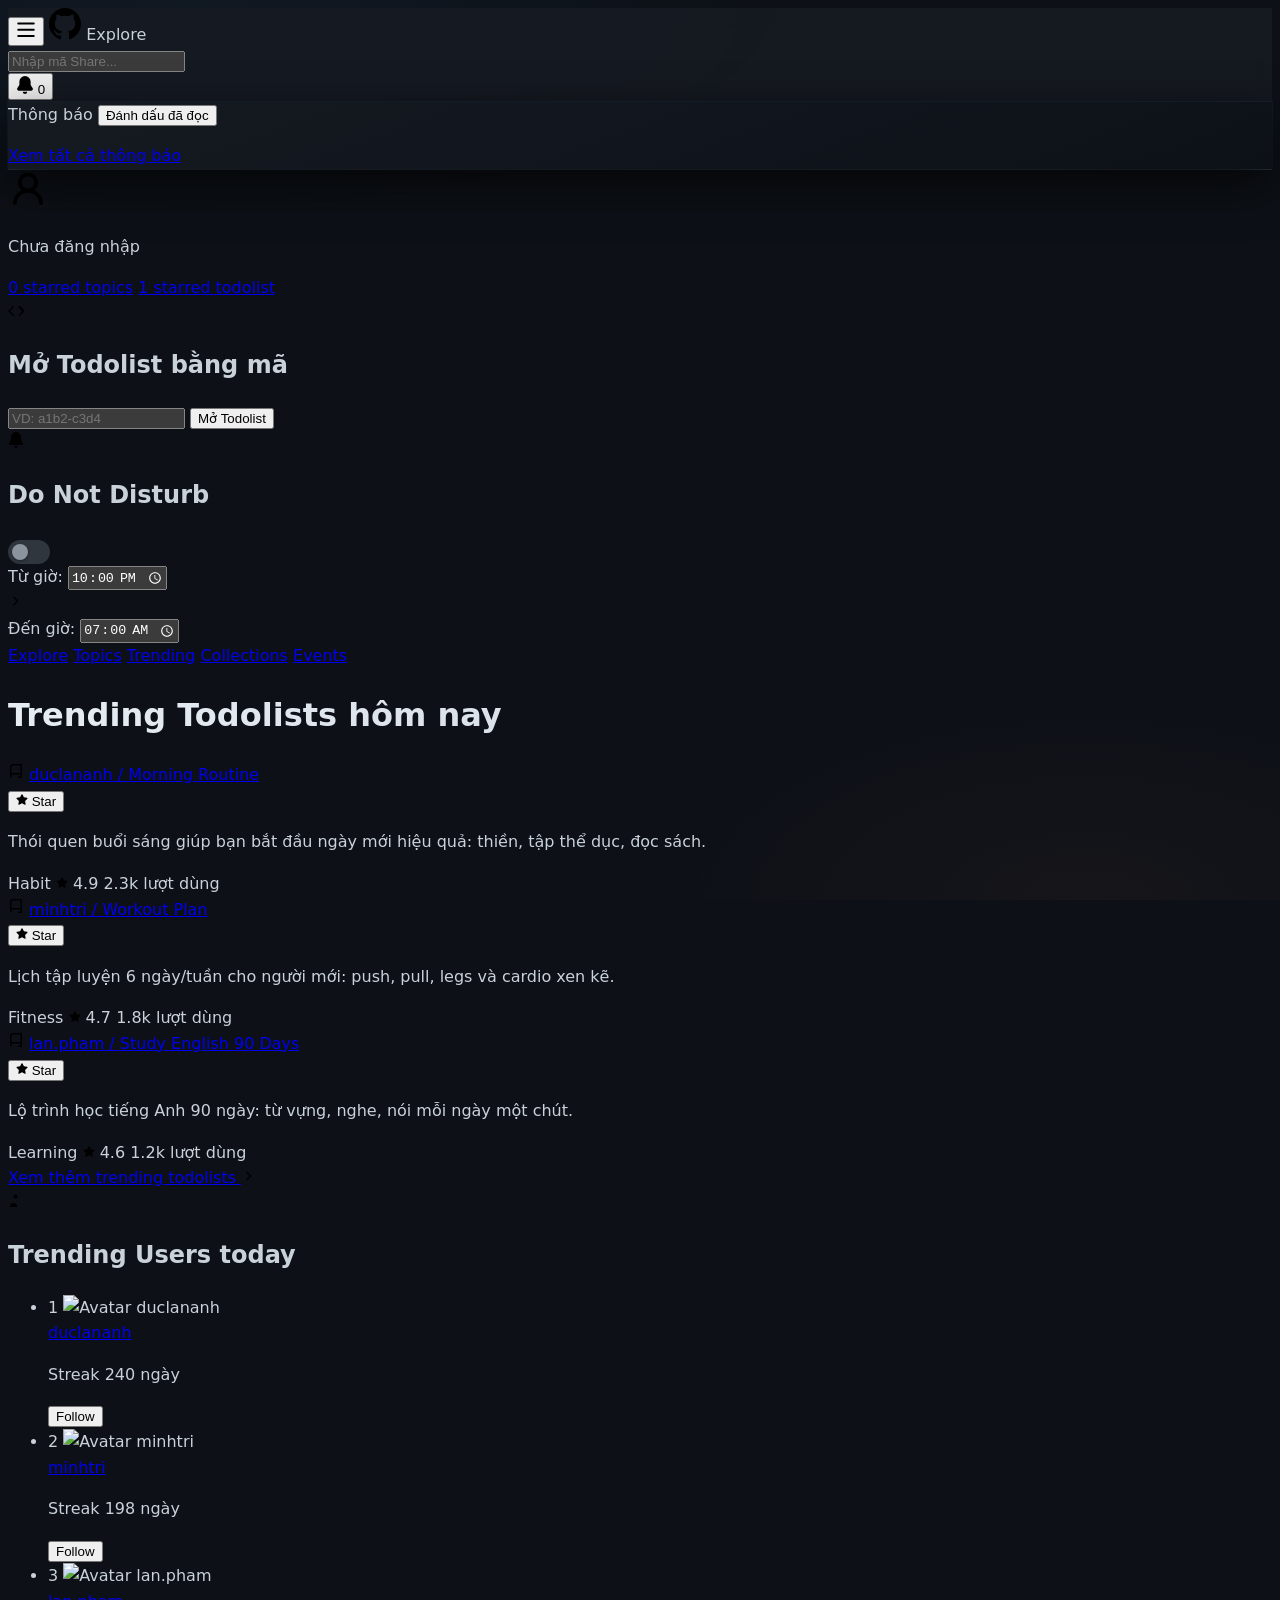
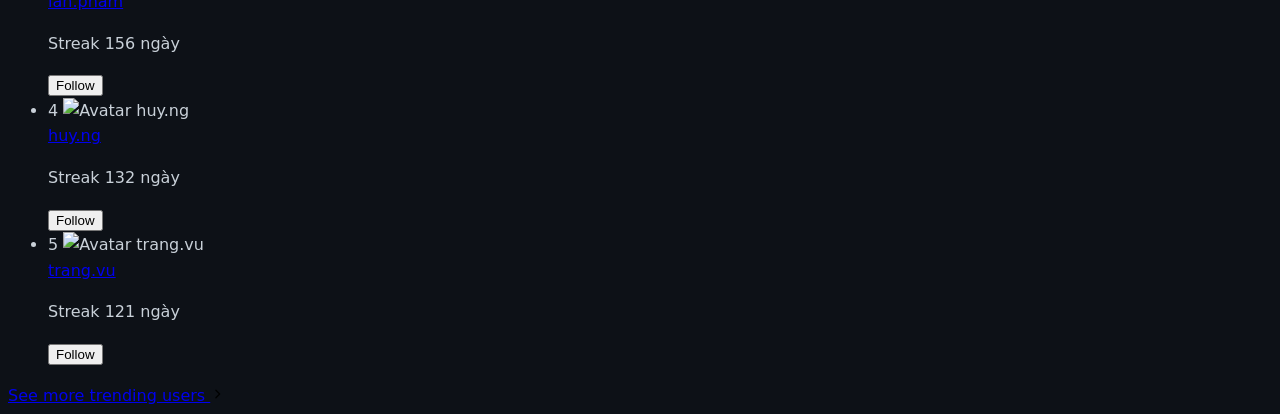
==== commit 624729c5: "Merge branch 'develop' of https://github.com/Vanhby/Todo-Calendar-Ranking into develop" ====
--- a/StreakHub.Web/index.html
+++ b/StreakHub.Web/index.html
@@ -3,207 +3,307 @@
 <head>
   <meta charset="UTF-8" />
   <meta name="viewport" content="width=device-width, initial-scale=1.0" />
-  <title>StreakHub</title>
+  <title>Explore · StreakHub</title>
   <script src="https://cdn.tailwindcss.com"></script>
+  <link rel="stylesheet" href="css/style.css" />
 </head>
 <body class="bg-[#0d1117] text-[#c9d1d9] min-h-screen font-sans">
 
-  <!-- Toggle state cho drawer (checkbox hack, không cần JS) -->
-  <input type="checkbox" id="drawer-toggle" class="peer hidden" />
-
-  <!-- Overlay tối phía sau drawer -->
-  <label
-    for="drawer-toggle"
-    class="fixed inset-0 z-30 bg-black/60 opacity-0 pointer-events-none peer-checked:opacity-100 peer-checked:pointer-events-auto transition-opacity"
-    aria-hidden="true"
-  ></label>
-
-  <!-- Drawer / Menu dọc bên trái -->
-  <aside
-    class="fixed top-0 left-0 z-40 h-full w-72 bg-[#0d1117] border-r border-[#30363d] -translate-x-full peer-checked:translate-x-0 transition-transform duration-300 overflow-y-auto"
-  >
-    <!-- Header drawer: logo + nút đóng -->
-    <div class="flex items-center justify-between px-4 py-3">
-      <svg height="32" viewBox="0 0 16 16" width="32" class="fill-[#c9d1d9]" aria-hidden="true">
-        <path d="M8 0C3.58 0 0 3.58 0 8c0 3.54 2.29 6.53 5.47 7.59.4.07.55-.17.55-.38 0-.19-.01-.82-.01-1.49-2.01.37-2.53-.49-2.69-.94-.09-.23-.48-.94-.82-1.13-.28-.15-.68-.52-.01-.53.63-.01 1.08.58 1.23.82.72 1.21 1.87.87 2.33.66.07-.52.28-.87.51-1.07-1.78-.2-3.64-.89-3.64-3.95 0-.87.31-1.59.82-2.15-.08-.2-.36-1.02.08-2.12 0 0 .67-.21 2.2.82.64-.18 1.32-.27 2-.27.68 0 1.36.09 2 .27 1.53-1.04 2.2-.82 2.2-.82.44 1.1.16 1.92.08 2.12.51.56.82 1.27.82 2.15 0 3.07-1.87 3.75-3.65 3.95.29.25.54.73.54 1.48 0 1.07-.01 1.93-.01 2.2 0 .21.15.46.55.38A8.013 8.013 0 0 0 16 8c0-4.42-3.58-8-8-8z"></path>
-      </svg>
-      <label for="drawer-toggle" class="p-1 rounded-md hover:bg-[#30363d] cursor-pointer" aria-label="Đóng menu">
-        <svg height="20" viewBox="0 0 16 16" width="20" class="fill-[#c9d1d9]" aria-hidden="true">
-          <path d="M3.72 3.72a.75.75 0 0 1 1.06 0L8 6.94l3.22-3.22a.749.749 0 0 1 1.275.326.749.749 0 0 1-.215.734L9.06 8l3.22 3.22a.749.749 0 0 1-.326 1.275.749.749 0 0 1-.734-.215L8 9.06l-3.22 3.22a.751.751 0 0 1-1.042-.018.751.751 0 0 1-.018-1.042L6.94 8 3.72 4.78a.75.75 0 0 1 0-1.06Z"></path>
-        </svg>
-      </label>
-    </div>
-
-    <!-- Nhóm menu chính -->
-    <nav class="px-2 py-2 border-b border-[#30363d]">
-    <!-- Home -->
-    <a href="#" class="flex items-center gap-3 px-3 py-2 rounded-md text-sm font-medium hover:bg-[#30363d]">
-        <svg height="16" viewBox="0 0 16 16" width="16" class="fill-[#c9d1d9]" aria-hidden="true"><path d="M6.906.664a1.749 1.749 0 0 1 2.187 0l5.25 4.2c.415.332.657.835.657 1.367v7.019A1.75 1.75 0 0 1 13.25 15h-3.5a.75.75 0 0 1-.75-.75V9H7v5.25a.75.75 0 0 1-.75.75h-3.5A1.75 1.75 0 0 1 1 13.25V6.231c0-.532.242-1.035.657-1.367l5.25-4.2Z"></path></svg>
-        Home
-    </a>
-
-    <!-- Settings (icon bánh răng) -->
-    <a href="#" class="flex items-center gap-3 px-3 py-2 rounded-md text-sm font-medium hover:bg-[#30363d]">
-        <svg height="16" viewBox="0 0 16 16" width="16" class="fill-[#c9d1d9]" aria-hidden="true"><path d="M8 0a8.2 8.2 0 0 1 .701.031C9.444.095 9.99.645 10.16 1.29l.288 1.107c.018.066.079.158.212.224.231.114.454.243.668.386.123.082.233.09.299.071l1.103-.303c.644-.176 1.392.021 1.82.63.27.385.506.792.704 1.218.315.675.111 1.422-.364 1.891l-.814.806c-.049.048-.098.147-.088.294.016.257.016.515 0 .772-.01.147.039.246.088.294l.814.806c.475.469.679 1.216.364 1.891a7.99 7.99 0 0 1-.704 1.217c-.428.61-1.176.807-1.82.63l-1.103-.303c-.066-.019-.176-.011-.299.071a5.93 5.93 0 0 1-.668.386c-.133.066-.194.158-.211.224l-.289 1.106c-.169.646-.715 1.196-1.458 1.26a8.13 8.13 0 0 1-1.402 0c-.743-.064-1.289-.614-1.458-1.26l-.289-1.106c-.018-.066-.078-.158-.211-.224a5.93 5.93 0 0 1-.668-.386c-.123-.082-.233-.09-.299-.071l-1.103.303c-.644.176-1.392-.021-1.82-.63a7.99 7.99 0 0 1-.704-1.217c-.315-.675-.111-1.422.364-1.891l.814-.806c.049-.048.098-.147.088-.294a6.214 6.214 0 0 1 0-.772c.01-.147-.039-.246-.088-.294l-.814-.806C.635 6.045.431 5.298.746 4.623a7.99 7.99 0 0 1 .704-1.217c.428-.61 1.176-.807 1.82-.63l1.103.303c.066.019.176.011.299-.071.214-.143.437-.272.668-.386.133-.066.193-.158.211-.224l.289-1.106C6.009.645 6.556.095 7.299.031A8.2 8.2 0 0 1 8 0Zm-.571 1.525c-.036.003-.108.036-.137.146l-.289 1.105c-.147.561-.549.967-.998 1.189-.173.086-.34.183-.5.29-.417.278-.97.423-1.529.27l-1.103-.303c-.109-.03-.175.016-.195.045-.22.312-.412.644-.573.99-.014.031-.021.11.059.19l.815.806c.411.406.562.957.53 1.456a4.709 4.709 0 0 0 0 .582c.032.499-.119 1.05-.53 1.456l-.815.806c-.081.08-.073.159-.059.19.162.346.353.677.573.989.02.03.085.076.195.046l1.102-.303c.56-.153 1.113-.008 1.53.27.161.107.328.204.501.29.447.222.85.629.997 1.189l.289 1.105c.029.109.101.143.137.146a6.6 6.6 0 0 0 1.142 0c.036-.003.108-.037.137-.146l.289-1.105c.147-.561.549-.967.998-1.189.173-.086.34-.183.5-.29.417-.278.97-.423 1.529-.27l1.103.303c.109.029.175-.016.195-.045.22-.313.411-.644.573-.99.014-.031.021-.11-.059-.19l-.815-.806c-.411-.406-.562-.957-.53-1.456a4.709 4.709 0 0 0 0-.582c-.032-.499.119-1.05.53-1.456l.815-.806c.081-.08.073-.159.059-.19a6.464 6.464 0 0 0-.573-.989c-.02-.03-.085-.076-.195-.046l-1.102.303c-.56.153-1.113.008-1.53-.27a4.44 4.44 0 0 0-.501-.29c-.447-.222-.85-.629-.997-1.189l-.289-1.105c-.029-.11-.101-.143-.137-.146a6.6 6.6 0 0 0-1.142 0ZM11 8a3 3 0 1 1-6 0 3 3 0 0 1 6 0ZM9.5 8a1.5 1.5 0 1 0-3.001.001A1.5 1.5 0 0 0 9.5 8Z"></path></svg>
-        Settings
-    </a>
-
-    <!-- Explore (icon kính thiên văn) -->
-    <a href="#" class="flex items-center gap-3 px-3 py-2 rounded-md text-sm font-medium hover:bg-[#30363d]">
-        <svg height="16" viewBox="0 0 16 16" width="16" class="fill-[#c9d1d9]" aria-hidden="true"><path d="M14.184 1.143C13.581.302 12.41.121 11.594.69L8.32 2.65l-1.045-.467a.75.75 0 0 0-.866.211l-.43.51a2.94 2.94 0 0 0-.661 2.142l-2.81 1.748a.75.75 0 0 0-.302.911l1.288 3.062a.75.75 0 0 0 .956.412l1.59-.612-.633 2.852a.75.75 0 0 0 1.464.325l.879-3.957 1.733-.667.732 4.638a.75.75 0 0 0 1.482-.234l-.815-5.165a2.94 2.94 0 0 0 1.673-1.475l.276-.598a.75.75 0 0 0-.083-.778l-.654-.872 1.59-3.493a1.748 1.748 0 0 0-.696-2.236Z"></path></svg>
-        Explore
-    </a>
-    </nav>
-  </aside>
-
   <!-- Navbar -->
-  <header class="bg-[#161b22] border-b border-[#30363d] relative z-20">
+  <header class="bg-[#161b22] border-b border-[#30363d]">
     <nav class="flex items-center justify-between px-4 py-3 gap-4">
-      <!-- Hamburger + Logo -->
       <div class="flex items-center gap-3">
-        <label for="drawer-toggle" class="p-1.5 rounded-md hover:bg-[#30363d] cursor-pointer" aria-label="Mở menu">
+        <button class="p-1.5 rounded-md hover:bg-[#30363d]" aria-label="Mở menu">
           <svg height="20" viewBox="0 0 16 16" width="20" class="fill-[#c9d1d9]" aria-hidden="true">
             <path d="M1 2.75A.75.75 0 0 1 1.75 2h12.5a.75.75 0 0 1 0 1.5H1.75A.75.75 0 0 1 1 2.75Zm0 5A.75.75 0 0 1 1.75 7h12.5a.75.75 0 0 1 0 1.5H1.75A.75.75 0 0 1 1 7.75ZM1.75 12h12.5a.75.75 0 0 1 0 1.5H1.75a.75.75 0 0 1 0-1.5Z"></path>
           </svg>
-        </label>
+        </button>
         <svg height="32" viewBox="0 0 16 16" width="32" class="fill-[#c9d1d9]" aria-hidden="true">
           <path d="M8 0C3.58 0 0 3.58 0 8c0 3.54 2.29 6.53 5.47 7.59.4.07.55-.17.55-.38 0-.19-.01-.82-.01-1.49-2.01.37-2.53-.49-2.69-.94-.09-.23-.48-.94-.82-1.13-.28-.15-.68-.52-.01-.53.63-.01 1.08.58 1.23.82.72 1.21 1.87.87 2.33.66.07-.52.28-.87.51-1.07-1.78-.2-3.64-.89-3.64-3.95 0-.87.31-1.59.82-2.15-.08-.2-.36-1.02.08-2.12 0 0 .67-.21 2.2.82.64-.18 1.32-.27 2-.27.68 0 1.36.09 2 .27 1.53-1.04 2.2-.82 2.2-.82.44 1.1.16 1.92.08 2.12.51.56.82 1.27.82 2.15 0 3.07-1.87 3.75-3.65 3.95.29.25.54.73.54 1.48 0 1.07-.01 1.93-.01 2.2 0 .21.15.46.55.38A8.013 8.013 0 0 0 16 8c0-4.42-3.58-8-8-8z"></path>
         </svg>
-        <span class="font-semibold text-[#c9d1d9] hidden sm:inline">StreakHub</span>
-      </div>
-
-      <!-- Noti -->
-      <button class="p-2 rounded-md border border-[#30363d] hover:border-[#c9d1d9]" aria-label="Thông báo">
-        <svg height="18" viewBox="0 0 16 16" width="18" class="fill-[#c9d1d9]" aria-hidden="true">
-          <path d="M8 16a2 2 0 0 0 1.985-1.75c.017-.137-.097-.25-.235-.25h-3.5c-.138 0-.252.113-.235.25A2 2 0 0 0 8 16ZM3 5a5 5 0 0 1 10 0v2.947c0 .05.015.098.042.139l1.703 2.555A1.519 1.519 0 0 1 13.482 13H2.518a1.516 1.516 0 0 1-1.263-2.359l1.703-2.555A.255.255 0 0 0 3 7.947Z"></path>
-        </svg>
-      </button>
+        <span class="font-semibold text-[#c9d1d9]">Explore</span>
+      </div>
+
+      <div class="flex-1 max-w-md">
+        <input
+          type="text"
+          placeholder="Nhập mã Share..."
+          class="w-full bg-[#0d1117] border border-[#30363d] rounded-md px-3 py-1.5 text-sm text-[#c9d1d9] placeholder-[#6e7681] focus:outline-none focus:border-[#58a6ff]"
+        />
+      </div>
+
+      <div
+        id="reminder-container"
+        class="relative">
+        <button
+          id="bell-btn"
+          class="relative p-2 rounded-md border border-[#30363d] hover:border-[#c9d1d9] focus:outline-none transition-colors" 
+          aria-label="Thông báo"
+        >
+          <svg height="18" viewBox="0 0 16 16" width="18" class="fill-[#c9d1d9]" aria-hidden="true">
+            <path d="M8 16a2 2 0 0 0 1.985-1.75c.017-.137-.097-.25-.235-.25h-3.5c-.138 0-.252.113-.235.25A2 2 0 0 0 8 16ZM3 5a5 5 0 0 1 10 0v2.947c0 .05.015.098.042.139l1.703 2.555A1.519 1.519 0 0 1 13.482 13H2.518a1.516 1.516 0 0 1-1.263-2.359l1.703-2.555A.255.255 0 0 0 3 7.947Z"></path>
+          </svg>
+          <span
+            id="bell-badge"
+            class="absolute -top-1 -right-1 flex h-4 w-4 items-center justify-center rounded-full bg-[#f85149] text-[10px] font-bold text-white ring-2 ring-[#161b22]">0</span>
+        </button>
+
+        <div id="reminder-panel" class="hidden absolute right-0 mt-2 w-80 bg-[#161b22] border border-[#30363d] rounded-md shadow-2xl z-50">
+          <div class="px-4 py-3 border-b border-[#30363d] flex justify-between items-center bg-[#0d1117] rounded-t-md">
+            <span class="text-sm font-semibold text-[#c9d1d9]">Thông báo</span>
+            <button id="mark-all-read-btn" class="text-xs text-[#6e7681] hover:text-[#58a6ff]">Đánh dấu đã đọc</button>
+          </div>
+          <ul id="reminder-list" class="max-h-80 overflow-y-auto">
+             <!-- Reminders will be rendered here dynamically -->
+          </ul>
+          <a href="#" class="block px-4 py-2 text-center text-sm text-[#58a6ff] hover:underline border-t border-[#30363d] rounded-b-md bg-[#0d1117]">
+            Xem tất cả thông báo
+          </a>
+        </div>
+      </div>
     </nav>
   </header>
 
-    <!-- Layout 3 cột -->
-<div class="flex flex-col lg:flex-row gap-6 p-6 max-w-screen-2xl mx-auto">
-
-  <!-- Sidebar trái -->
-  <aside class="w-full lg:w-72 flex-shrink-0">
-    <img
-      src="https://avatars.githubusercontent.com/u/9919?v=4"
-      alt="Ảnh đại diện người dùng"
-      class="w-32 h-32 rounded-full border border-[#30363d] mb-4"
-    />
-    <h1 class="text-xl font-semibold text-[#c9d1d9]">Nguyen Van A</h1>
-    <p class="text-[#6e7681] mb-4">@devuser</p>
-
-    <!-- Current Streak -->
-    <div class="bg-[#161b22] border border-[#30363d] rounded-md p-4 flex items-center gap-3 mb-4">
-      <svg height="28" viewBox="0 0 24 24" width="28" class="fill-[#f78166]" aria-hidden="true">
-        <path d="M12 23c4.97 0 9-3.58 9-8 0-2.5-1.5-5.5-3.5-7.5.5 2-1 3-2 3.5 0-3-2-6.5-5-8 .5 4-2 6-3.5 8.5C5.5 8.5 5 10.5 5 12c0 4.42 4.03 11 7 11z"/>
-      </svg>
-      <div>
-        <p class="text-sm text-[#6e7681]">Current Streak</p>
-        <p class="text-lg font-bold text-[#c9d1d9]">12 days</p>
-      </div>
-    </div>
-
-    <!-- Top rated todolists -->
-    <div class="bg-[#161b22] border border-[#30363d] rounded-md p-4">
-      <div class="flex items-center gap-2 mb-3">
-        <svg height="16" viewBox="0 0 16 16" width="16" class="fill-[#e3b341]" aria-hidden="true">
-          <path d="M8 .25a.75.75 0 0 1 .673.418l1.882 3.815 4.21.612a.75.75 0 0 1 .416 1.279l-3.046 2.97.719 4.192a.751.751 0 0 1-1.088.791L8 12.347l-3.766 1.98a.75.75 0 0 1-1.088-.79l.72-4.194L.818 6.374a.75.75 0 0 1 .416-1.28l4.21-.611L7.327.668A.75.75 0 0 1 8 .25Z"></path>
-        </svg>
-        <h2 class="text-sm font-semibold text-[#c9d1d9]">Top Rated Todolists</h2>
-      </div>
-
-      <ul class="space-y-2">
-        <li class="flex items-center justify-between gap-2 p-2 rounded-md hover:bg-[#30363d]">
-          <span class="text-sm text-[#c9d1d9] truncate">Morning Routine</span>
-          <span class="flex items-center gap-1 text-xs text-[#e3b341] flex-shrink-0">
-            <svg height="12" viewBox="0 0 16 16" width="12" class="fill-[#e3b341]" aria-hidden="true"><path d="M8 .25a.75.75 0 0 1 .673.418l1.882 3.815 4.21.612a.75.75 0 0 1 .416 1.279l-3.046 2.97.719 4.192a.751.751 0 0 1-1.088.791L8 12.347l-3.766 1.98a.75.75 0 0 1-1.088-.79l.72-4.194L.818 6.374a.75.75 0 0 1 .416-1.28l4.21-.611L7.327.668A.75.75 0 0 1 8 .25Z"></path></svg>
-            4.9
-          </span>
-        </li>
-        <li class="flex items-center justify-between gap-2 p-2 rounded-md hover:bg-[#30363d]">
-          <span class="text-sm text-[#c9d1d9] truncate">Workout Plan</span>
-          <span class="flex items-center gap-1 text-xs text-[#e3b341] flex-shrink-0">
-            <svg height="12" viewBox="0 0 16 16" width="12" class="fill-[#e3b341]" aria-hidden="true"><path d="M8 .25a.75.75 0 0 1 .673.418l1.882 3.815 4.21.612a.75.75 0 0 1 .416 1.279l-3.046 2.97.719 4.192a.751.751 0 0 1-1.088.791L8 12.347l-3.766 1.98a.75.75 0 0 1-1.088-.79l.72-4.194L.818 6.374a.75.75 0 0 1 .416-1.28l4.21-.611L7.327.668A.75.75 0 0 1 8 .25Z"></path></svg>
-            4.7
-          </span>
-        </li>
-        <li class="flex items-center justify-between gap-2 p-2 rounded-md hover:bg-[#30363d]">
-          <span class="text-sm text-[#c9d1d9] truncate">Study English</span>
-          <span class="flex items-center gap-1 text-xs text-[#e3b341] flex-shrink-0">
-            <svg height="12" viewBox="0 0 16 16" width="12" class="fill-[#e3b341]" aria-hidden="true"><path d="M8 .25a.75.75 0 0 1 .673.418l1.882 3.815 4.21.612a.75.75 0 0 1 .416 1.279l-3.046 2.97.719 4.192a.751.751 0 0 1-1.088.791L8 12.347l-3.766 1.98a.75.75 0 0 1-1.088-.79l.72-4.194L.818 6.374a.75.75 0 0 1 .416-1.28l4.21-.611L7.327.668A.75.75 0 0 1 8 .25Z"></path></svg>
-            4.5
-          </span>
-        </li>
-        <li class="flex items-center justify-between gap-2 p-2 rounded-md hover:bg-[#30363d]">
-          <span class="text-sm text-[#c9d1d9] truncate">Side Project</span>
-          <span class="flex items-center gap-1 text-xs text-[#e3b341] flex-shrink-0">
-            <svg height="12" viewBox="0 0 16 16" width="12" class="fill-[#e3b341]" aria-hidden="true"><path d="M8 .25a.75.75 0 0 1 .673.418l1.882 3.815 4.21.612a.75.75 0 0 1 .416 1.279l-3.046 2.97.719 4.192a.751.751 0 0 1-1.088.791L8 12.347l-3.766 1.98a.75.75 0 0 1-1.088-.79l.72-4.194L.818 6.374a.75.75 0 0 1 .416-1.28l4.21-.611L7.327.668A.75.75 0 0 1 8 .25Z"></path></svg>
-            4.3
-          </span>
-        </li>
-      </ul>
-    </div>
-  </aside>
-
-  <!-- Main Content: Lịch (giữ nguyên phần lịch hiện có) -->
-  <main class="flex-1 min-w-0">
-    <div class="bg-[#161b22] border border-[#30363d] rounded-md p-5">
-
-      <div class="flex items-center justify-between mb-4 gap-2 flex-wrap">
-        <h2 id="cal-title" class="text-base font-semibold text-[#c9d1d9]"></h2>
-        <div class="flex items-center gap-2">
-          <button id="prev-month" class="p-1.5 rounded-md border border-[#30363d] hover:border-[#c9d1d9]" aria-label="Tháng trước">
-            <svg height="16" viewBox="0 0 16 16" width="16" class="fill-[#c9d1d9]" aria-hidden="true"><path d="M9.78 12.78a.75.75 0 0 1-1.06 0L4.47 8.53a.75.75 0 0 1 0-1.06l4.25-4.25a.751.751 0 0 1 1.042.018.751.751 0 0 1 .018 1.042L6.06 8l3.72 3.72a.75.75 0 0 1 0 1.06Z"></path></svg>
+  <!-- Layout 3 cột -->
+  <div class="flex flex-col lg:flex-row gap-6 p-6 max-w-screen-2xl mx-auto">
+
+    <!-- Sidebar trái -->
+    <aside class="w-full lg:w-72 flex-shrink-0">
+      <div 
+       id="user-profile-card"
+       class="bg-[#161b22] border border-[#30363d] rounded-md p-4 mb-4 text-center">
+        <img
+          src="https://avatars.githubusercontent.com/u/9919?v=4"
+          alt="Ảnh đại diện người dùng"
+          class="w-28 h-28 rounded-full border border-[#30363d] mx-auto mb-3"
+        />
+        <p class="text-lg font-semibold text-[#c9d1d9]">Vanhby</p>
+      </div>
+
+      <div class="bg-[#161b22] border border-[#30363d] rounded-md divide-y divide-[#30363d]">
+        <a href="#" class="block px-4 py-3 text-sm text-[#58a6ff] hover:underline">0 starred topics</a>
+        <a href="#" class="block px-4 py-3 text-sm text-[#58a6ff] hover:underline">1 starred todolist</a>
+      </div>
+
+      <!-- Nhập mã code todo -->
+      <div class="bg-[#161b22] border border-[#30363d] rounded-md p-4 mt-4">
+        <div class="flex items-center gap-2 mb-3">
+          <svg height="16" viewBox="0 0 16 16" width="16" class="fill-[#c9d1d9]" aria-hidden="true"><path d="M4.72 3.22a.75.75 0 0 1 1.06 1.06L2.06 8l3.72 3.72a.749.749 0 0 1-.326 1.275.749.749 0 0 1-.734-.215L.47 8.53a.75.75 0 0 1 0-1.06Zm6.56 0a.75.75 0 0 1 1.06 0l4.25 4.25a.75.75 0 0 1 0 1.06l-4.25 4.25a.749.749 0 0 1-1.275-.326.749.749 0 0 1 .215-.734L13.94 8l-3.72-3.72a.75.75 0 0 1 0-1.06Z"></path></svg>
+          <h2 class="text-sm font-semibold text-[#c9d1d9]">Mở Todolist bằng mã</h2>
+        </div>
+        <input
+          type="text"
+          placeholder="VD: a1b2-c3d4"
+          class="w-full bg-[#0d1117] border border-[#30363d] rounded-md px-3 py-1.5 text-sm text-[#c9d1d9] placeholder-[#6e7681] focus:outline-none focus:border-[#58a6ff] mb-2"
+        />
+        <button class="w-full bg-[#238636] hover:bg-[#2ea043] text-white text-sm font-medium rounded-md px-3 py-1.5">Mở Todolist</button>
+      </div>
+
+      <!-- Phan DnD -->
+      <div class="bg-[#161b22] border border-[#30363d] rounded-md p-4 mt-4">
+        <div class="flex items-center justify-between mb-4">
+          <div class="flex items-center gap-2">
+            <svg height="16" viewBox="0 0 16 16" width="16" class="fill-[#c9d1d9]" aria-hidden="true">
+              <path d="M8 16a2 2 0 0 0 1.985-1.75c.017-.137-.097-.25-.235-.25h-3.5c-.138 0-.252.113-.235.25A2 2 0 0 0 8 16ZM3 5a5 5 0 0 1 10 0v2.947c0 .05.015.098.042.139l1.703 2.555A1.519 1.519 0 0 1 13.482 13H2.518a1.516 1.516 0 0 1-1.263-2.359l1.703-2.555A.255.255 0 0 0 3 7.947Z"></path>
+            </svg>
+            <h2 class="text-sm font-semibold text-[#c9d1d9]">Do Not Disturb</h2>
+          </div>
+          
+          <button 
+            id="dnd-toggle"
+            class="relative inline-flex h-5 w-9 items-center rounded-full bg-[#30363d] transition-colors focus:outline-none cursor-pointer"
+          >
+            <span class="inline-block h-3.5 w-3.5 translate-x-1 rounded-full bg-[#8b949e] transition-transform duration-200 ease-in-out"></span>
           </button>
-          <select id="month-select" class="bg-[#0d1117] border border-[#30363d] rounded-md px-2 py-1.5 text-sm text-[#c9d1d9] focus:outline-none focus:border-[#58a6ff]"></select>
-          <select id="year-select" class="bg-[#0d1117] border border-[#30363d] rounded-md px-2 py-1.5 text-sm text-[#c9d1d9] focus:outline-none focus:border-[#58a6ff]"></select>
-          <button id="today-btn" class="px-3 py-1.5 rounded-md border border-[#30363d] text-sm text-[#c9d1d9] hover:border-[#c9d1d9]">Hôm nay</button>
-          <button id="next-month" class="p-1.5 rounded-md border border-[#30363d] hover:border-[#c9d1d9]" aria-label="Tháng sau">
-            <svg height="16" viewBox="0 0 16 16" width="16" class="fill-[#c9d1d9]" aria-hidden="true"><path d="M6.22 3.22a.75.75 0 0 1 1.06 0l4.25 4.25a.75.75 0 0 1 0 1.06l-4.25 4.25a.751.751 0 0 1-1.042-.018.751.751 0 0 1-.018-1.042L9.94 8 6.22 4.28a.75.75 0 0 1 0-1.06Z"></path></svg>
-          </button>
-        </div>
-      </div>
-
-      <div class="grid grid-cols-7 gap-2 mb-2 text-center text-xs text-[#6e7681]">
-        <span>CN</span><span>T2</span><span>T3</span><span>T4</span><span>T5</span><span>T6</span><span>T7</span>
-      </div>
-
-      <div id="calendar" class="grid grid-cols-7 gap-2"></div>
-
-      <div class="flex items-center justify-end gap-2 mt-4 text-xs text-[#6e7681]">
-        <span>Less</span>
-        <div class="w-3 h-3 rounded-sm bg-[#161b22] border border-[#30363d]"></div>
-        <div class="w-3 h-3 rounded-sm bg-[#0e4429]"></div>
-        <div class="w-3 h-3 rounded-sm bg-[#006d32]"></div>
-        <div class="w-3 h-3 rounded-sm bg-[#26a641]"></div>
-        <div class="w-3 h-3 rounded-sm bg-[#39d353]"></div>
-        <span>More</span>
-      </div>
-    </div>
-  </main>
-
-  <!-- Panel phải: Việc hôm nay -->
-  <aside class="w-full lg:w-80 flex-shrink-0">
-    <div class="bg-[#161b22] border border-[#30363d] rounded-md p-4">
-      <div class="flex items-center justify-between mb-1">
-        <h2 class="text-sm font-semibold text-[#c9d1d9]">Hôm nay</h2>
-        <span id="today-progress" class="text-xs text-[#6e7681]"></span>
-      </div>
-      <p id="today-date" class="text-xs text-[#6e7681] mb-3"></p>
-
-      <!-- Chưa làm (rõ) -->
-      <p class="text-xs font-semibold text-[#6e7681] uppercase tracking-wide mb-2">Chưa làm</p>
-      <ul id="todo-pending" class="space-y-2 mb-4"></ul>
-
-      <!-- Đã làm (mờ) -->
-      <p class="text-xs font-semibold text-[#6e7681] uppercase tracking-wide mb-2">Đã làm</p>
-      <ul id="todo-done" class="space-y-2"></ul>
-    </div>
-  </aside>
-
-</div>
-  <script type="module" src="./js/main.js"></script>
+        </div>
+
+        <div id="dnd-time-selectors" class="flex items-center gap-2 opacity-50 pointer-events-none transition-opacity duration-200">
+          <div class="flex-1">
+            <label class="block text-xs text-[#6e7681] mb-1">Từ giờ:</label>
+            <input 
+              id="dnd-start"
+              type="time" 
+              value="22:00"
+              style="color-scheme: dark;"
+              class="w-full bg-[#0d1117] border border-[#30363d] rounded-md px-2 py-1.5 text-sm text-[#c9d1d9] focus:outline-none focus:border-[#58a6ff] cursor-pointer"
+            />
+          </div>
+          
+          <div class="mt-5 text-[#6e7681]">
+            <svg height="14" viewBox="0 0 16 16" width="14" class="fill-current" aria-hidden="true">
+              <path d="M6.22 3.22a.75.75 0 0 1 1.06 0l4.25 4.25a.75.75 0 0 1 0 1.06l-4.25 4.25a.751.751 0 0 1-1.042-.018.751.751 0 0 1-.018-1.042L9.94 8 6.22 4.28a.75.75 0 0 1 0-1.06Z"></path>
+            </svg>
+          </div>
+
+          <div class="flex-1">
+            <label class="block text-xs text-[#6e7681] mb-1">Đến giờ:</label>
+            <input 
+              id="dnd-end"
+              type="time" 
+              value="07:00"
+              style="color-scheme: dark;"
+              class="w-full bg-[#0d1117] border border-[#30363d] rounded-md px-2 py-1.5 text-sm text-[#c9d1d9] focus:outline-none focus:border-[#58a6ff] cursor-pointer"
+            />
+          </div>
+        </div>
+      </div>
+    </aside>
+
+    <!-- Cột giữa: Trending todolists -->
+    <main class="flex-1 min-w-0">
+      <!-- Tabs -->
+      <nav class="flex items-center gap-6 border-b border-[#30363d] mb-6 text-sm overflow-x-auto">
+        <a href="#" class="pb-3 border-b-2 border-[#f78166] font-semibold text-[#c9d1d9] whitespace-nowrap">Explore</a>
+        <a href="#" class="pb-3 text-[#6e7681] hover:text-[#c9d1d9] whitespace-nowrap">Topics</a>
+        <a href="#" class="pb-3 text-[#6e7681] hover:text-[#c9d1d9] whitespace-nowrap">Trending</a>
+        <a href="#" class="pb-3 text-[#6e7681] hover:text-[#c9d1d9] whitespace-nowrap">Collections</a>
+        <a href="#" class="pb-3 text-[#6e7681] hover:text-[#c9d1d9] whitespace-nowrap">Events</a>
+      </nav>
+
+      <h1 class="text-2xl font-semibold text-[#c9d1d9] mb-6">Trending Todolists hôm nay</h1>
+
+      <div class="space-y-4">
+        <!-- Card todolist 1 -->
+        <article class="bg-[#161b22] border border-[#30363d] rounded-md p-5">
+          <div class="flex items-start justify-between gap-3 mb-2">
+            <div class="flex items-center gap-2">
+              <svg height="16" viewBox="0 0 16 16" width="16" class="fill-[#6e7681] flex-shrink-0" aria-hidden="true"><path d="M2 2.5A2.5 2.5 0 0 1 4.5 0h8.75a.75.75 0 0 1 .75.75v12.5a.75.75 0 0 1-.75.75h-2.5a.75.75 0 0 1 0-1.5h1.75v-2h-8a1 1 0 0 0-.714 1.7.75.75 0 1 1-1.072 1.05A2.495 2.495 0 0 1 2 11.5Zm10.5-1h-8a1 1 0 0 0-1 1v6.708A2.486 2.486 0 0 1 4.5 9h8Z"></path></svg>
+              <a href="#" class="text-[#58a6ff] font-semibold hover:underline">duclananh / Morning Routine</a>
+            </div>
+            <button class="flex items-center gap-1 border border-[#30363d] rounded-md px-2 py-1 text-xs text-[#c9d1d9] hover:border-[#c9d1d9] flex-shrink-0">
+              <svg height="12" viewBox="0 0 16 16" width="12" class="fill-[#e3b341]" aria-hidden="true"><path d="M8 .25a.75.75 0 0 1 .673.418l1.882 3.815 4.21.612a.75.75 0 0 1 .416 1.279l-3.046 2.97.719 4.192a.751.751 0 0 1-1.088.791L8 12.347l-3.766 1.98a.75.75 0 0 1-1.088-.79l.72-4.194L.818 6.374a.75.75 0 0 1 .416-1.28l4.21-.611L7.327.668A.75.75 0 0 1 8 .25Z"></path></svg>
+              Star
+            </button>
+          </div>
+          <p class="text-sm text-[#6e7681] mb-3">Thói quen buổi sáng giúp bạn bắt đầu ngày mới hiệu quả: thiền, tập thể dục, đọc sách.</p>
+          <div class="flex items-center gap-4 text-xs text-[#6e7681]">
+            <span class="flex items-center gap-1"><span class="w-3 h-3 rounded-full bg-[#39d353] inline-block"></span>Habit</span>
+            <span class="flex items-center gap-1">
+              <svg height="12" viewBox="0 0 16 16" width="12" class="fill-[#e3b341]" aria-hidden="true"><path d="M8 .25a.75.75 0 0 1 .673.418l1.882 3.815 4.21.612a.75.75 0 0 1 .416 1.279l-3.046 2.97.719 4.192a.751.751 0 0 1-1.088.791L8 12.347l-3.766 1.98a.75.75 0 0 1-1.088-.79l.72-4.194L.818 6.374a.75.75 0 0 1 .416-1.28l4.21-.611L7.327.668A.75.75 0 0 1 8 .25Z"></path></svg>
+              4.9
+            </span>
+            <span>2.3k lượt dùng</span>
+          </div>
+        </article>
+
+        <!-- Card todolist 2 -->
+        <article class="bg-[#161b22] border border-[#30363d] rounded-md p-5">
+          <div class="flex items-start justify-between gap-3 mb-2">
+            <div class="flex items-center gap-2">
+              <svg height="16" viewBox="0 0 16 16" width="16" class="fill-[#6e7681] flex-shrink-0" aria-hidden="true"><path d="M2 2.5A2.5 2.5 0 0 1 4.5 0h8.75a.75.75 0 0 1 .75.75v12.5a.75.75 0 0 1-.75.75h-2.5a.75.75 0 0 1 0-1.5h1.75v-2h-8a1 1 0 0 0-.714 1.7.75.75 0 1 1-1.072 1.05A2.495 2.495 0 0 1 2 11.5Zm10.5-1h-8a1 1 0 0 0-1 1v6.708A2.486 2.486 0 0 1 4.5 9h8Z"></path></svg>
+              <a href="#" class="text-[#58a6ff] font-semibold hover:underline">minhtri / Workout Plan</a>
+            </div>
+            <button class="flex items-center gap-1 border border-[#30363d] rounded-md px-2 py-1 text-xs text-[#c9d1d9] hover:border-[#c9d1d9] flex-shrink-0">
+              <svg height="12" viewBox="0 0 16 16" width="12" class="fill-[#e3b341]" aria-hidden="true"><path d="M8 .25a.75.75 0 0 1 .673.418l1.882 3.815 4.21.612a.75.75 0 0 1 .416 1.279l-3.046 2.97.719 4.192a.751.751 0 0 1-1.088.791L8 12.347l-3.766 1.98a.75.75 0 0 1-1.088-.79l.72-4.194L.818 6.374a.75.75 0 0 1 .416-1.28l4.21-.611L7.327.668A.75.75 0 0 1 8 .25Z"></path></svg>
+              Star
+            </button>
+          </div>
+          <p class="text-sm text-[#6e7681] mb-3">Lịch tập luyện 6 ngày/tuần cho người mới: push, pull, legs và cardio xen kẽ.</p>
+          <div class="flex items-center gap-4 text-xs text-[#6e7681]">
+            <span class="flex items-center gap-1"><span class="w-3 h-3 rounded-full bg-[#26a641] inline-block"></span>Fitness</span>
+            <span class="flex items-center gap-1">
+              <svg height="12" viewBox="0 0 16 16" width="12" class="fill-[#e3b341]" aria-hidden="true"><path d="M8 .25a.75.75 0 0 1 .673.418l1.882 3.815 4.21.612a.75.75 0 0 1 .416 1.279l-3.046 2.97.719 4.192a.751.751 0 0 1-1.088.791L8 12.347l-3.766 1.98a.75.75 0 0 1-1.088-.79l.72-4.194L.818 6.374a.75.75 0 0 1 .416-1.28l4.21-.611L7.327.668A.75.75 0 0 1 8 .25Z"></path></svg>
+              4.7
+            </span>
+            <span>1.8k lượt dùng</span>
+          </div>
+        </article>
+
+        <!-- Card todolist 3 -->
+        <article class="bg-[#161b22] border border-[#30363d] rounded-md p-5">
+          <div class="flex items-start justify-between gap-3 mb-2">
+            <div class="flex items-center gap-2">
+              <svg height="16" viewBox="0 0 16 16" width="16" class="fill-[#6e7681] flex-shrink-0" aria-hidden="true"><path d="M2 2.5A2.5 2.5 0 0 1 4.5 0h8.75a.75.75 0 0 1 .75.75v12.5a.75.75 0 0 1-.75.75h-2.5a.75.75 0 0 1 0-1.5h1.75v-2h-8a1 1 0 0 0-.714 1.7.75.75 0 1 1-1.072 1.05A2.495 2.495 0 0 1 2 11.5Zm10.5-1h-8a1 1 0 0 0-1 1v6.708A2.486 2.486 0 0 1 4.5 9h8Z"></path></svg>
+              <a href="#" class="text-[#58a6ff] font-semibold hover:underline">lan.pham / Study English 90 Days</a>
+            </div>
+            <button class="flex items-center gap-1 border border-[#30363d] rounded-md px-2 py-1 text-xs text-[#c9d1d9] hover:border-[#c9d1d9] flex-shrink-0">
+              <svg height="12" viewBox="0 0 16 16" width="12" class="fill-[#e3b341]" aria-hidden="true"><path d="M8 .25a.75.75 0 0 1 .673.418l1.882 3.815 4.21.612a.75.75 0 0 1 .416 1.279l-3.046 2.97.719 4.192a.751.751 0 0 1-1.088.791L8 12.347l-3.766 1.98a.75.75 0 0 1-1.088-.79l.72-4.194L.818 6.374a.75.75 0 0 1 .416-1.28l4.21-.611L7.327.668A.75.75 0 0 1 8 .25Z"></path></svg>
+              Star
+            </button>
+          </div>
+          <p class="text-sm text-[#6e7681] mb-3">Lộ trình học tiếng Anh 90 ngày: từ vựng, nghe, nói mỗi ngày một chút.</p>
+          <div class="flex items-center gap-4 text-xs text-[#6e7681]">
+            <span class="flex items-center gap-1"><span class="w-3 h-3 rounded-full bg-[#006d32] inline-block"></span>Learning</span>
+            <span class="flex items-center gap-1">
+              <svg height="12" viewBox="0 0 16 16" width="12" class="fill-[#e3b341]" aria-hidden="true"><path d="M8 .25a.75.75 0 0 1 .673.418l1.882 3.815 4.21.612a.75.75 0 0 1 .416 1.279l-3.046 2.97.719 4.192a.751.751 0 0 1-1.088.791L8 12.347l-3.766 1.98a.75.75 0 0 1-1.088-.79l.72-4.194L.818 6.374a.75.75 0 0 1 .416-1.28l4.21-.611L7.327.668A.75.75 0 0 1 8 .25Z"></path></svg>
+              4.6
+            </span>
+            <span>1.2k lượt dùng</span>
+          </div>
+        </article>
+      </div>
+
+      <a href="#" class="inline-flex items-center gap-1 mt-4 text-sm text-[#58a6ff] hover:underline">
+        Xem thêm trending todolists
+        <svg height="14" viewBox="0 0 16 16" width="14" class="fill-[#58a6ff]" aria-hidden="true"><path d="M6.22 3.22a.75.75 0 0 1 1.06 0l4.25 4.25a.75.75 0 0 1 0 1.06l-4.25 4.25a.751.751 0 0 1-1.042-.018.751.751 0 0 1-.018-1.042L9.94 8 6.22 4.28a.75.75 0 0 1 0-1.06Z"></path></svg>
+      </a>
+    </main>
+
+    <!-- Cột phải: Trending users -->
+    <aside class="w-full lg:w-80 flex-shrink-0">
+      <div class="bg-[#161b22] border border-[#30363d] rounded-md p-4">
+        <div class="flex items-center gap-2 mb-4">
+          <svg height="16" viewBox="0 0 16 16" width="16" class="fill-[#f78166]" aria-hidden="true"><path d="M5.5 3.5a2 2 0 1 1 4 0 2 2 0 0 1-4 0ZM2 13.5a3.5 3.5 0 0 1 7 0v.5H2Z"></path></svg>
+          <h2 class="text-base font-semibold text-[#c9d1d9]">Trending Users <span class="text-[#6e7681] font-normal">today</span></h2>
+        </div>
+
+        <ul class="divide-y divide-[#30363d]">
+          <li class="flex items-center gap-3 py-3">
+            <span class="text-sm font-semibold text-[#6e7681] w-4">1</span>
+            <img src="https://avatars.githubusercontent.com/u/1?v=4" alt="Avatar duclananh" class="w-10 h-10 rounded-full border border-[#30363d]" />
+            <div class="min-w-0 flex-1">
+              <a href="#" class="text-sm text-[#58a6ff] font-semibold hover:underline">duclananh</a>
+              <p class="text-xs text-[#6e7681]">Streak 240 ngày</p>
+            </div>
+            <button class="border border-[#30363d] rounded-md px-2 py-1 text-xs text-[#c9d1d9] hover:border-[#c9d1d9]">Follow</button>
+          </li>
+          <li class="flex items-center gap-3 py-3">
+            <span class="text-sm font-semibold text-[#6e7681] w-4">2</span>
+            <img src="https://avatars.githubusercontent.com/u/2?v=4" alt="Avatar minhtri" class="w-10 h-10 rounded-full border border-[#30363d]" />
+            <div class="min-w-0 flex-1">
+              <a href="#" class="text-sm text-[#58a6ff] font-semibold hover:underline">minhtri</a>
+              <p class="text-xs text-[#6e7681]">Streak 198 ngày</p>
+            </div>
+            <button class="border border-[#30363d] rounded-md px-2 py-1 text-xs text-[#c9d1d9] hover:border-[#c9d1d9]">Follow</button>
+          </li>
+          <li class="flex items-center gap-3 py-3">
+            <span class="text-sm font-semibold text-[#6e7681] w-4">3</span>
+            <img src="https://avatars.githubusercontent.com/u/3?v=4" alt="Avatar lan.pham" class="w-10 h-10 rounded-full border border-[#30363d]" />
+            <div class="min-w-0 flex-1">
+              <a href="#" class="text-sm text-[#58a6ff] font-semibold hover:underline">lan.pham</a>
+              <p class="text-xs text-[#6e7681]">Streak 156 ngày</p>
+            </div>
+            <button class="border border-[#30363d] rounded-md px-2 py-1 text-xs text-[#c9d1d9] hover:border-[#c9d1d9]">Follow</button>
+          </li>
+          <li class="flex items-center gap-3 py-3">
+            <span class="text-sm font-semibold text-[#6e7681] w-4">4</span>
+            <img src="https://avatars.githubusercontent.com/u/4?v=4" alt="Avatar huy.ng" class="w-10 h-10 rounded-full border border-[#30363d]" />
+            <div class="min-w-0 flex-1">
+              <a href="#" class="text-sm text-[#58a6ff] font-semibold hover:underline">huy.ng</a>
+              <p class="text-xs text-[#6e7681]">Streak 132 ngày</p>
+            </div>
+            <button class="border border-[#30363d] rounded-md px-2 py-1 text-xs text-[#c9d1d9] hover:border-[#c9d1d9]">Follow</button>
+          </li>
+          <li class="flex items-center gap-3 py-3">
+            <span class="text-sm font-semibold text-[#6e7681] w-4">5</span>
+            <img src="https://avatars.githubusercontent.com/u/5?v=4" alt="Avatar trang.vu" class="w-10 h-10 rounded-full border border-[#30363d]" />
+            <div class="min-w-0 flex-1">
+              <a href="#" class="text-sm text-[#58a6ff] font-semibold hover:underline">trang.vu</a>
+              <p class="text-xs text-[#6e7681]">Streak 121 ngày</p>
+            </div>
+            <button class="border border-[#30363d] rounded-md px-2 py-1 text-xs text-[#c9d1d9] hover:border-[#c9d1d9]">Follow</button>
+          </li>
+        </ul>
+
+        <a href="#" class="inline-flex items-center gap-1 mt-3 text-sm text-[#58a6ff] hover:underline">
+          See more trending users
+          <svg height="14" viewBox="0 0 16 16" width="14" class="fill-[#58a6ff]" aria-hidden="true"><path d="M6.22 3.22a.75.75 0 0 1 1.06 0l4.25 4.25a.75.75 0 0 1 0 1.06l-4.25 4.25a.751.751 0 0 1-1.042-.018.751.751 0 0 1-.018-1.042L9.94 8 6.22 4.28a.75.75 0 0 1 0-1.06Z"></path></svg>
+        </a>
+      </div>
+    </aside>
+
+  </div>
+
+  <script src="js/main.js"></script>
 </body>
 </html>
--- a/StreakHub.Web/css/style.css
+++ b/StreakHub.Web/css/style.css
@@ -0,0 +1,576 @@
+/* ============================================================
+   StreakHub — Premium Dark Theme
+   Inter font via Google Fonts CDN (loaded inline in HTML)
+   ============================================================ */
+
+/* ── CSS Custom Properties ── */
+:root {
+  --bg-base:        #0d1117;
+  --bg-surface:     #161b22;
+  --bg-overlay:     #21262d;
+  --border:         #30363d;
+  --text-primary:   #e6edf3;
+  --text-secondary: #c9d1d9;
+  --text-muted:     #8b949e;
+  --text-faint:     #6e7681;
+  --blue:           #58a6ff;
+  --green:          #3fb950;
+  --orange:         #f78166;
+  --yellow:         #e3b341;
+  --purple:         #d2a8ff;
+  --red:            #f85149;
+
+  --shadow-sm: 0 1px 3px rgba(0,0,0,0.4);
+  --shadow-md: 0 4px 12px rgba(0,0,0,0.5);
+  --shadow-lg: 0 8px 24px rgba(0,0,0,0.6);
+  --shadow-xl: 0 16px 48px rgba(0,0,0,0.7);
+
+  --t-fast:   0.12s ease;
+  --t-normal: 0.2s ease;
+  --t-spring: 0.3s cubic-bezier(0.34, 1.56, 0.64, 1);
+}
+
+/* ── Base ── */
+*, *::before, *::after { box-sizing: border-box; }
+
+html {
+  scroll-behavior: smooth;
+  -webkit-font-smoothing: antialiased;
+  -moz-osx-font-smoothing: grayscale;
+}
+
+body {
+  font-family: 'Inter', -apple-system, BlinkMacSystemFont, 'Segoe UI', system-ui, sans-serif;
+  background: var(--bg-base);
+  color: var(--text-secondary);
+  min-height: 100vh;
+  overflow-x: hidden;
+  line-height: 1.6;
+}
+
+/* Ambient glow background */
+body::before {
+  content: '';
+  position: fixed;
+  inset: 0;
+  background:
+    radial-gradient(ellipse 80% 40% at 15% 0%,  rgba(88,166,255,0.05) 0%, transparent 60%),
+    radial-gradient(ellipse 60% 40% at 85% 100%, rgba(247,129,102,0.04) 0%, transparent 60%);
+  pointer-events: none;
+  z-index: 0;
+}
+
+/* ── Scrollbar ── */
+::-webkit-scrollbar { width: 5px; height: 5px; }
+::-webkit-scrollbar-track { background: var(--bg-base); }
+::-webkit-scrollbar-thumb { background: var(--border); border-radius: 999px; }
+::-webkit-scrollbar-thumb:hover { background: var(--text-faint); }
+
+/* ── Selection ── */
+::selection { background: rgba(88,166,255,0.25); color: var(--text-primary); }
+
+/* ── Focus ── */
+:focus-visible { outline: 2px solid var(--blue); outline-offset: 2px; border-radius: 4px; }
+
+/* ════════════════════════════════════════════
+   HEADER & NAV
+   ════════════════════════════════════════════ */
+header {
+  backdrop-filter: blur(10px);
+  -webkit-backdrop-filter: blur(10px);
+  background: rgba(22,27,34,0.92) !important;
+  border-bottom: 1px solid rgba(48,54,61,0.8) !important;
+  position: sticky;
+  top: 0;
+  z-index: 100;
+}
+
+/* ════════════════════════════════════════════
+   NOTIFICATION BELL BUTTON
+   ════════════════════════════════════════════ */
+#notifications-toggle,
+#bell-btn {
+  position: relative;
+  transition: all var(--t-normal);
+  overflow: hidden;
+}
+
+#notifications-toggle:hover,
+#bell-btn:hover {
+  border-color: var(--text-secondary) !important;
+  background: rgba(33,38,45,0.6);
+  box-shadow: 0 0 16px rgba(88,166,255,0.15);
+}
+
+#notifications-toggle:hover svg,
+#bell-btn:hover svg {
+  transform: rotate(-10deg) scale(1.1);
+}
+
+#notifications-toggle svg,
+#bell-btn svg {
+  transition: transform var(--t-normal);
+}
+
+/* ── Bell badge pop animation ── */
+#notifications-badge:not(.hidden),
+#bell-badge:not([data-count="0"]) {
+  animation: badgePop var(--t-spring) both;
+}
+
+@keyframes badgePop {
+  from { transform: scale(0); }
+  to   { transform: scale(1); }
+}
+
+/* ════════════════════════════════════════════
+   NOTIFICATION / REMINDER PANEL
+   ════════════════════════════════════════════ */
+
+/* Show panel when open class is added (main.js uses .open) */
+#reminder-panel.open,
+#reminder-panel:not(.hidden) {
+  display: flex !important;
+  flex-direction: column;
+  animation: panelSlide 0.22s cubic-bezier(0.34, 1.3, 0.64, 1) both;
+}
+
+/* Show panel when hidden class is removed (other pages) */
+#notifications-panel:not(.hidden) {
+  display: flex !important;
+  flex-direction: column;
+  animation: panelSlide 0.22s cubic-bezier(0.34, 1.3, 0.64, 1) both;
+}
+
+@keyframes panelSlide {
+  from { opacity: 0; transform: translateY(-10px) scale(0.97); }
+  to   { opacity: 1; transform: translateY(0)   scale(1); }
+}
+
+#reminder-panel,
+#notifications-panel {
+  backdrop-filter: blur(14px) !important;
+  -webkit-backdrop-filter: blur(14px) !important;
+  background: linear-gradient(160deg, rgba(22,27,34,0.98), rgba(13,17,23,0.96)) !important;
+  box-shadow: var(--shadow-xl), 0 0 0 1px rgba(88,166,255,0.07) !important;
+}
+
+/* Panel section labels */
+.panel-section-label {
+  padding: 8px 14px 4px;
+  font-size: 10px;
+  font-weight: 700;
+  letter-spacing: 0.09em;
+  text-transform: uppercase;
+  color: var(--text-faint);
+  background: rgba(13,17,23,0.5);
+  position: sticky;
+  top: 0;
+  backdrop-filter: blur(4px);
+  z-index: 1;
+  border-bottom: 1px solid rgba(48,54,61,0.5);
+}
+
+/* Reminder list items */
+#reminder-list li {
+  transition: background var(--t-fast);
+  position: relative;
+}
+
+#reminder-list li::before {
+  content: '';
+  position: absolute;
+  left: 0; top: 0; bottom: 0;
+  width: 2px;
+  background: var(--blue);
+  border-radius: 0 2px 2px 0;
+  opacity: 0;
+  transition: opacity var(--t-fast);
+}
+
+#reminder-list li:hover::before { opacity: 1; }
+
+/* Unread dot */
+.unread-dot {
+  width: 8px; height: 8px;
+  border-radius: 50%;
+  background: var(--blue);
+  box-shadow: 0 0 6px var(--blue);
+  flex-shrink: 0;
+  animation: dotPulse 2.2s ease-in-out infinite;
+}
+
+@keyframes dotPulse {
+  0%, 100% { transform: scale(1);   opacity: 1; }
+  50%       { transform: scale(1.4); opacity: 0.6; }
+}
+
+/* Mark-all-read button */
+#mark-all-read-btn {
+  transition: all var(--t-normal);
+}
+
+#mark-all-read-btn:hover {
+  background: rgba(88,166,255,0.1);
+  color: var(--blue);
+}
+
+/* ════════════════════════════════════════════
+   REMINDER DASHBOARD (table + form)
+   ════════════════════════════════════════════ */
+
+/* Schedule form card */
+.schedule-card {
+  background: linear-gradient(135deg, rgba(22,27,34,0.9), rgba(13,17,23,0.8));
+  border: 1px solid var(--border);
+  border-radius: 8px;
+  transition: border-color var(--t-normal), box-shadow var(--t-normal);
+}
+
+.schedule-card:hover {
+  border-color: rgba(88,166,255,0.2);
+  box-shadow: 0 0 20px rgba(88,166,255,0.06);
+}
+
+/* Table rows */
+#reminders-table-body tr {
+  transition: background var(--t-fast);
+}
+
+/* Status badge: scheduled */
+.badge-scheduled {
+  display: inline-flex;
+  align-items: center;
+  gap: 5px;
+  padding: 2px 8px;
+  border-radius: 999px;
+  font-size: 11px;
+  font-weight: 600;
+  background: rgba(88,166,255,0.1);
+  color: var(--blue);
+  border: 1px solid rgba(88,166,255,0.2);
+}
+
+.badge-scheduled::before {
+  content: '';
+  width: 6px; height: 6px;
+  border-radius: 50%;
+  background: var(--blue);
+  animation: dotPulse 1.8s ease-in-out infinite;
+}
+
+/* Status badge: sent */
+.badge-sent {
+  display: inline-flex;
+  align-items: center;
+  gap: 5px;
+  padding: 2px 8px;
+  border-radius: 999px;
+  font-size: 11px;
+  font-weight: 600;
+  background: rgba(48,54,61,0.6);
+  color: var(--text-muted);
+  border: 1px solid var(--border);
+}
+
+.badge-sent::before {
+  content: '';
+  width: 6px; height: 6px;
+  border-radius: 50%;
+  background: var(--green);
+}
+
+/* ════════════════════════════════════════════
+   DND TOGGLE SWITCH
+   ════════════════════════════════════════════ */
+#dnd-toggle {
+  position: relative;
+  display: inline-flex;
+  align-items: center;
+  width: 42px;
+  height: 24px;
+  border-radius: 999px;
+  background: var(--border);
+  border: 1px solid rgba(48,54,61,0.8);
+  cursor: pointer;
+  transition: background var(--t-normal), box-shadow var(--t-normal);
+  flex-shrink: 0;
+}
+
+#dnd-toggle::after {
+  content: '';
+  position: absolute;
+  left: 3px;
+  width: 16px; height: 16px;
+  border-radius: 50%;
+  background: var(--text-muted);
+  transition: transform var(--t-spring), background var(--t-normal);
+  box-shadow: var(--shadow-sm);
+}
+
+#dnd-toggle.on {
+  background: rgba(63,185,80,0.25);
+  border-color: rgba(63,185,80,0.4);
+  box-shadow: 0 0 12px rgba(63,185,80,0.2);
+}
+
+#dnd-toggle.on::after {
+  transform: translateX(18px);
+  background: var(--green);
+}
+
+#dnd-toggle:focus-visible {
+  outline: 2px solid var(--blue);
+  outline-offset: 2px;
+}
+
+/* DND active indicator (bell icon overlay) */
+.dnd-active-indicator {
+  display: inline-flex;
+  align-items: center;
+  gap: 5px;
+  padding: 2px 8px;
+  border-radius: 999px;
+  font-size: 10px;
+  font-weight: 700;
+  letter-spacing: 0.06em;
+  text-transform: uppercase;
+  background: rgba(247,129,102,0.12);
+  color: var(--orange);
+  border: 1px solid rgba(247,129,102,0.3);
+  animation: dndGlow 2.5s ease-in-out infinite;
+}
+
+@keyframes dndGlow {
+  0%,100% { box-shadow: 0 0 0 0 rgba(247,129,102,0); }
+  50%     { box-shadow: 0 0 12px rgba(247,129,102,0.3); }
+}
+
+/* ════════════════════════════════════════════
+   FORM INPUTS
+   ════════════════════════════════════════════ */
+input[type="text"],
+input[type="email"],
+input[type="password"],
+input[type="time"],
+input[type="datetime-local"],
+select,
+textarea {
+  transition: border-color var(--t-normal), box-shadow var(--t-normal);
+  color-scheme: dark;
+}
+
+input[type="text"]:focus,
+input[type="email"]:focus,
+input[type="password"]:focus,
+input[type="time"]:focus,
+input[type="datetime-local"]:focus,
+select:focus,
+textarea:focus {
+  border-color: var(--blue) !important;
+  box-shadow: 0 0 0 3px rgba(88,166,255,0.15);
+  outline: none !important;
+}
+
+/* Task search */
+#task-search { transition: all var(--t-normal); }
+
+/* ════════════════════════════════════════════
+   BUTTONS
+   ════════════════════════════════════════════ */
+button { transition: all var(--t-normal); }
+
+/* Primary green button */
+button[class*="bg-[#238636]"],
+[type="submit"][class*="bg-[#238636]"],
+#add-reminder-btn {
+  position: relative;
+  overflow: hidden;
+}
+
+button[class*="bg-[#238636]"]:hover,
+[type="submit"][class*="bg-[#238636]"]:hover,
+#add-reminder-btn:hover {
+  box-shadow: 0 0 0 1px rgba(63,185,80,0.4), 0 0 16px rgba(63,185,80,0.2);
+  transform: translateY(-1px);
+}
+
+button[class*="bg-[#238636]"]:active,
+#add-reminder-btn:active { transform: translateY(0); }
+
+/* ════════════════════════════════════════════
+   USER PROFILE
+   ════════════════════════════════════════════ */
+#user-profile-card img,
+#profile-avatar {
+  transition: transform var(--t-normal), box-shadow var(--t-normal);
+  box-shadow: 0 0 0 2px var(--border);
+}
+
+#user-profile-card img:hover,
+#profile-avatar:hover {
+  transform: scale(1.05);
+  box-shadow: 0 0 0 3px rgba(88,166,255,0.4), 0 0 20px rgba(88,166,255,0.1);
+}
+
+/* ════════════════════════════════════════════
+   TASK LIST ROWS
+   ════════════════════════════════════════════ */
+div[data-todo-id] {
+  position: relative;
+  transition: background var(--t-fast);
+}
+
+div[data-todo-id]::before {
+  content: '';
+  position: absolute;
+  left: 0; top: 0; bottom: 0;
+  width: 2px;
+  background: var(--blue);
+  border-radius: 0 2px 2px 0;
+  opacity: 0;
+  transition: opacity var(--t-fast);
+}
+
+div[data-todo-id]:hover::before { opacity: 1; }
+
+/* Context menu pop */
+div[id^="task-menu-"]:not(.hidden) {
+  animation: menuPop 0.15s cubic-bezier(0.34,1.4,0.64,1) both;
+}
+
+@keyframes menuPop {
+  from { opacity: 0; transform: scale(0.9) translateY(-6px); transform-origin: top right; }
+  to   { opacity: 1; transform: scale(1)   translateY(0);    transform-origin: top right; }
+}
+
+/* ════════════════════════════════════════════
+   MODALS
+   ════════════════════════════════════════════ */
+#task-modal:not(.hidden),
+#reminder-modal:not(.hidden),
+#login-modal:not(.hidden) {
+  display: flex !important;
+}
+
+#task-modal > div,
+#reminder-modal > div,
+#login-modal > div {
+  animation: modalIn var(--t-spring) both;
+}
+
+@keyframes modalIn {
+  from { opacity: 0; transform: translateY(-18px) scale(0.96); }
+  to   { opacity: 1; transform: translateY(0)     scale(1); }
+}
+
+/* ════════════════════════════════════════════
+   CARDS
+   ════════════════════════════════════════════ */
+article[data-share-id] {
+  transition: transform var(--t-normal), border-color var(--t-normal), box-shadow var(--t-normal);
+}
+
+article[data-share-id]:hover {
+  transform: translateY(-2px);
+  border-color: rgba(88,166,255,0.25) !important;
+  box-shadow: var(--shadow-md), 0 0 0 1px rgba(88,166,255,0.08);
+}
+
+/* ════════════════════════════════════════════
+   TAGS
+   ════════════════════════════════════════════ */
+.tag-coding {
+  border-color: rgba(88,166,255,0.4) !important;
+  background: rgba(88,166,255,0.1) !important;
+  color: var(--blue) !important;
+}
+
+.tag-health {
+  border-color: rgba(210,168,255,0.4) !important;
+  background: rgba(210,168,255,0.1) !important;
+  color: var(--purple) !important;
+}
+
+.reminder-badge-sent { color: var(--green); }
+.reminder-badge-pending {
+  color: var(--yellow);
+  animation: pendingBlink 1.6s ease-in-out infinite;
+}
+
+@keyframes pendingBlink {
+  0%,100% { opacity: 1; }
+  50%     { opacity: 0.5; }
+}
+
+/* ════════════════════════════════════════════
+   SKELETON LOADER
+   ════════════════════════════════════════════ */
+.skeleton {
+  background: linear-gradient(90deg, var(--bg-surface) 25%, var(--bg-overlay) 50%, var(--bg-surface) 75%);
+  background-size: 200% 100%;
+  animation: shimmer 1.6s infinite;
+  border-radius: 4px;
+}
+
+@keyframes shimmer {
+  0%   { background-position: 200% 0; }
+  100% { background-position: -200% 0; }
+}
+
+/* ════════════════════════════════════════════
+   FADE-IN ANIMATION
+   ════════════════════════════════════════════ */
+.fade-in {
+  animation: fadeUp 0.4s ease both;
+}
+
+@keyframes fadeUp {
+  from { opacity: 0; transform: translateY(10px); }
+  to   { opacity: 1; transform: translateY(0); }
+}
+
+/* Stagger for lists */
+.fade-in:nth-child(1) { animation-delay: 0.04s; }
+.fade-in:nth-child(2) { animation-delay: 0.08s; }
+.fade-in:nth-child(3) { animation-delay: 0.12s; }
+.fade-in:nth-child(4) { animation-delay: 0.16s; }
+.fade-in:nth-child(5) { animation-delay: 0.20s; }
+.fade-in:nth-child(6) { animation-delay: 0.24s; }
+.fade-in:nth-child(n+7) { animation-delay: 0.28s; }
+
+/* ════════════════════════════════════════════
+   HEADING GRADIENT
+   ════════════════════════════════════════════ */
+h1 {
+  background: linear-gradient(135deg, var(--text-primary) 0%, var(--text-secondary) 100%);
+  -webkit-background-clip: text;
+  -webkit-text-fill-color: transparent;
+  background-clip: text;
+}
+
+/* Star button */
+[data-star-share]:hover {
+  background: rgba(227,179,65,0.12) !important;
+  border-color: var(--yellow) !important;
+  color: var(--yellow) !important;
+  box-shadow: 0 0 10px rgba(227,179,65,0.15);
+}
+
+[data-star-share] svg { transition: transform var(--t-normal); }
+[data-star-share]:hover svg { transform: rotate(-12deg) scale(1.2); }
+
+/* ════════════════════════════════════════════
+   UNREAD LABEL / COUNT BADGES
+   ════════════════════════════════════════════ */
+#reminders-count {
+  display: inline-flex;
+  align-items: center;
+  padding: 2px 10px;
+  border-radius: 999px;
+  font-size: 11px;
+  font-weight: 600;
+  background: rgba(88,166,255,0.1);
+  color: var(--blue);
+  border: 1px solid rgba(88,166,255,0.2);
+}
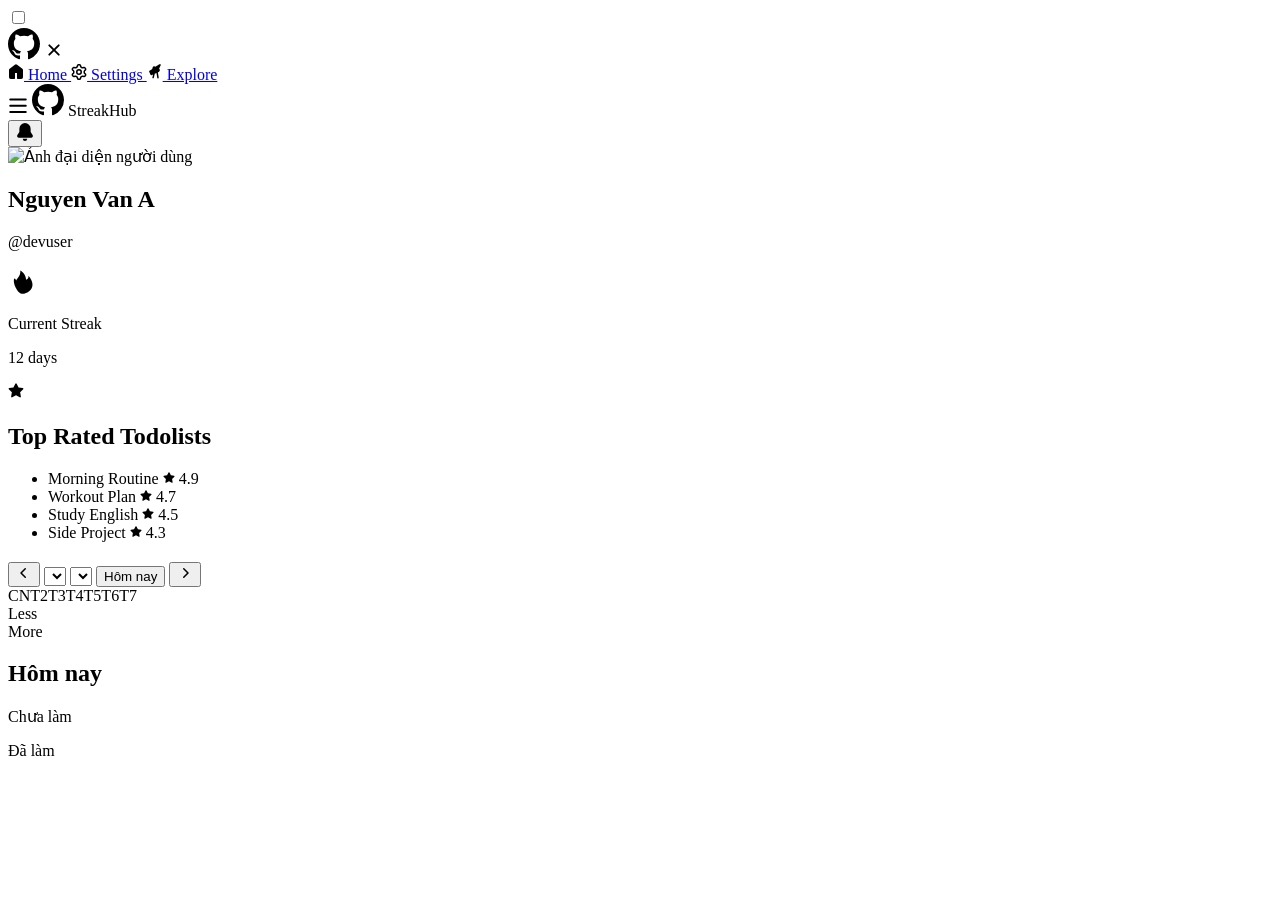
==== commit 6d54e57f: "Implement feature X to enhance user experience and optimize performance" ====
--- a/StreakHub.Web/index.html
+++ b/StreakHub.Web/index.html
@@ -3,307 +3,207 @@
 <head>
   <meta charset="UTF-8" />
   <meta name="viewport" content="width=device-width, initial-scale=1.0" />
-  <title>Explore · StreakHub</title>
+  <title>StreakHub</title>
   <script src="https://cdn.tailwindcss.com"></script>
-  <link rel="stylesheet" href="css/style.css" />
 </head>
 <body class="bg-[#0d1117] text-[#c9d1d9] min-h-screen font-sans">
 
+  <!-- Toggle state cho drawer (checkbox hack, không cần JS) -->
+  <input type="checkbox" id="drawer-toggle" class="peer hidden" />
+
+  <!-- Overlay tối phía sau drawer -->
+  <label
+    for="drawer-toggle"
+    class="fixed inset-0 z-30 bg-black/60 opacity-0 pointer-events-none peer-checked:opacity-100 peer-checked:pointer-events-auto transition-opacity"
+    aria-hidden="true"
+  ></label>
+
+  <!-- Drawer / Menu dọc bên trái -->
+  <aside
+    class="fixed top-0 left-0 z-40 h-full w-72 bg-[#0d1117] border-r border-[#30363d] -translate-x-full peer-checked:translate-x-0 transition-transform duration-300 overflow-y-auto"
+  >
+    <!-- Header drawer: logo + nút đóng -->
+    <div class="flex items-center justify-between px-4 py-3">
+      <svg height="32" viewBox="0 0 16 16" width="32" class="fill-[#c9d1d9]" aria-hidden="true">
+        <path d="M8 0C3.58 0 0 3.58 0 8c0 3.54 2.29 6.53 5.47 7.59.4.07.55-.17.55-.38 0-.19-.01-.82-.01-1.49-2.01.37-2.53-.49-2.69-.94-.09-.23-.48-.94-.82-1.13-.28-.15-.68-.52-.01-.53.63-.01 1.08.58 1.23.82.72 1.21 1.87.87 2.33.66.07-.52.28-.87.51-1.07-1.78-.2-3.64-.89-3.64-3.95 0-.87.31-1.59.82-2.15-.08-.2-.36-1.02.08-2.12 0 0 .67-.21 2.2.82.64-.18 1.32-.27 2-.27.68 0 1.36.09 2 .27 1.53-1.04 2.2-.82 2.2-.82.44 1.1.16 1.92.08 2.12.51.56.82 1.27.82 2.15 0 3.07-1.87 3.75-3.65 3.95.29.25.54.73.54 1.48 0 1.07-.01 1.93-.01 2.2 0 .21.15.46.55.38A8.013 8.013 0 0 0 16 8c0-4.42-3.58-8-8-8z"></path>
+      </svg>
+      <label for="drawer-toggle" class="p-1 rounded-md hover:bg-[#30363d] cursor-pointer" aria-label="Đóng menu">
+        <svg height="20" viewBox="0 0 16 16" width="20" class="fill-[#c9d1d9]" aria-hidden="true">
+          <path d="M3.72 3.72a.75.75 0 0 1 1.06 0L8 6.94l3.22-3.22a.749.749 0 0 1 1.275.326.749.749 0 0 1-.215.734L9.06 8l3.22 3.22a.749.749 0 0 1-.326 1.275.749.749 0 0 1-.734-.215L8 9.06l-3.22 3.22a.751.751 0 0 1-1.042-.018.751.751 0 0 1-.018-1.042L6.94 8 3.72 4.78a.75.75 0 0 1 0-1.06Z"></path>
+        </svg>
+      </label>
+    </div>
+
+    <!-- Nhóm menu chính -->
+    <nav class="px-2 py-2 border-b border-[#30363d]">
+    <!-- Home -->
+    <a href="#" class="flex items-center gap-3 px-3 py-2 rounded-md text-sm font-medium hover:bg-[#30363d]">
+        <svg height="16" viewBox="0 0 16 16" width="16" class="fill-[#c9d1d9]" aria-hidden="true"><path d="M6.906.664a1.749 1.749 0 0 1 2.187 0l5.25 4.2c.415.332.657.835.657 1.367v7.019A1.75 1.75 0 0 1 13.25 15h-3.5a.75.75 0 0 1-.75-.75V9H7v5.25a.75.75 0 0 1-.75.75h-3.5A1.75 1.75 0 0 1 1 13.25V6.231c0-.532.242-1.035.657-1.367l5.25-4.2Z"></path></svg>
+        Home
+    </a>
+
+    <!-- Settings (icon bánh răng) -->
+    <a href="#" class="flex items-center gap-3 px-3 py-2 rounded-md text-sm font-medium hover:bg-[#30363d]">
+        <svg height="16" viewBox="0 0 16 16" width="16" class="fill-[#c9d1d9]" aria-hidden="true"><path d="M8 0a8.2 8.2 0 0 1 .701.031C9.444.095 9.99.645 10.16 1.29l.288 1.107c.018.066.079.158.212.224.231.114.454.243.668.386.123.082.233.09.299.071l1.103-.303c.644-.176 1.392.021 1.82.63.27.385.506.792.704 1.218.315.675.111 1.422-.364 1.891l-.814.806c-.049.048-.098.147-.088.294.016.257.016.515 0 .772-.01.147.039.246.088.294l.814.806c.475.469.679 1.216.364 1.891a7.99 7.99 0 0 1-.704 1.217c-.428.61-1.176.807-1.82.63l-1.103-.303c-.066-.019-.176-.011-.299.071a5.93 5.93 0 0 1-.668.386c-.133.066-.194.158-.211.224l-.289 1.106c-.169.646-.715 1.196-1.458 1.26a8.13 8.13 0 0 1-1.402 0c-.743-.064-1.289-.614-1.458-1.26l-.289-1.106c-.018-.066-.078-.158-.211-.224a5.93 5.93 0 0 1-.668-.386c-.123-.082-.233-.09-.299-.071l-1.103.303c-.644.176-1.392-.021-1.82-.63a7.99 7.99 0 0 1-.704-1.217c-.315-.675-.111-1.422.364-1.891l.814-.806c.049-.048.098-.147.088-.294a6.214 6.214 0 0 1 0-.772c.01-.147-.039-.246-.088-.294l-.814-.806C.635 6.045.431 5.298.746 4.623a7.99 7.99 0 0 1 .704-1.217c.428-.61 1.176-.807 1.82-.63l1.103.303c.066.019.176.011.299-.071.214-.143.437-.272.668-.386.133-.066.193-.158.211-.224l.289-1.106C6.009.645 6.556.095 7.299.031A8.2 8.2 0 0 1 8 0Zm-.571 1.525c-.036.003-.108.036-.137.146l-.289 1.105c-.147.561-.549.967-.998 1.189-.173.086-.34.183-.5.29-.417.278-.97.423-1.529.27l-1.103-.303c-.109-.03-.175.016-.195.045-.22.312-.412.644-.573.99-.014.031-.021.11.059.19l.815.806c.411.406.562.957.53 1.456a4.709 4.709 0 0 0 0 .582c.032.499-.119 1.05-.53 1.456l-.815.806c-.081.08-.073.159-.059.19.162.346.353.677.573.989.02.03.085.076.195.046l1.102-.303c.56-.153 1.113-.008 1.53.27.161.107.328.204.501.29.447.222.85.629.997 1.189l.289 1.105c.029.109.101.143.137.146a6.6 6.6 0 0 0 1.142 0c.036-.003.108-.037.137-.146l.289-1.105c.147-.561.549-.967.998-1.189.173-.086.34-.183.5-.29.417-.278.97-.423 1.529-.27l1.103.303c.109.029.175-.016.195-.045.22-.313.411-.644.573-.99.014-.031.021-.11-.059-.19l-.815-.806c-.411-.406-.562-.957-.53-1.456a4.709 4.709 0 0 0 0-.582c-.032-.499.119-1.05.53-1.456l.815-.806c.081-.08.073-.159.059-.19a6.464 6.464 0 0 0-.573-.989c-.02-.03-.085-.076-.195-.046l-1.102.303c-.56.153-1.113.008-1.53-.27a4.44 4.44 0 0 0-.501-.29c-.447-.222-.85-.629-.997-1.189l-.289-1.105c-.029-.11-.101-.143-.137-.146a6.6 6.6 0 0 0-1.142 0ZM11 8a3 3 0 1 1-6 0 3 3 0 0 1 6 0ZM9.5 8a1.5 1.5 0 1 0-3.001.001A1.5 1.5 0 0 0 9.5 8Z"></path></svg>
+        Settings
+    </a>
+
+    <!-- Explore (icon kính thiên văn) -->
+    <a href="#" class="flex items-center gap-3 px-3 py-2 rounded-md text-sm font-medium hover:bg-[#30363d]">
+        <svg height="16" viewBox="0 0 16 16" width="16" class="fill-[#c9d1d9]" aria-hidden="true"><path d="M14.184 1.143C13.581.302 12.41.121 11.594.69L8.32 2.65l-1.045-.467a.75.75 0 0 0-.866.211l-.43.51a2.94 2.94 0 0 0-.661 2.142l-2.81 1.748a.75.75 0 0 0-.302.911l1.288 3.062a.75.75 0 0 0 .956.412l1.59-.612-.633 2.852a.75.75 0 0 0 1.464.325l.879-3.957 1.733-.667.732 4.638a.75.75 0 0 0 1.482-.234l-.815-5.165a2.94 2.94 0 0 0 1.673-1.475l.276-.598a.75.75 0 0 0-.083-.778l-.654-.872 1.59-3.493a1.748 1.748 0 0 0-.696-2.236Z"></path></svg>
+        Explore
+    </a>
+    </nav>
+  </aside>
+
   <!-- Navbar -->
-  <header class="bg-[#161b22] border-b border-[#30363d]">
+  <header class="bg-[#161b22] border-b border-[#30363d] relative z-20">
     <nav class="flex items-center justify-between px-4 py-3 gap-4">
+      <!-- Hamburger + Logo -->
       <div class="flex items-center gap-3">
-        <button class="p-1.5 rounded-md hover:bg-[#30363d]" aria-label="Mở menu">
+        <label for="drawer-toggle" class="p-1.5 rounded-md hover:bg-[#30363d] cursor-pointer" aria-label="Mở menu">
           <svg height="20" viewBox="0 0 16 16" width="20" class="fill-[#c9d1d9]" aria-hidden="true">
             <path d="M1 2.75A.75.75 0 0 1 1.75 2h12.5a.75.75 0 0 1 0 1.5H1.75A.75.75 0 0 1 1 2.75Zm0 5A.75.75 0 0 1 1.75 7h12.5a.75.75 0 0 1 0 1.5H1.75A.75.75 0 0 1 1 7.75ZM1.75 12h12.5a.75.75 0 0 1 0 1.5H1.75a.75.75 0 0 1 0-1.5Z"></path>
           </svg>
-        </button>
+        </label>
         <svg height="32" viewBox="0 0 16 16" width="32" class="fill-[#c9d1d9]" aria-hidden="true">
           <path d="M8 0C3.58 0 0 3.58 0 8c0 3.54 2.29 6.53 5.47 7.59.4.07.55-.17.55-.38 0-.19-.01-.82-.01-1.49-2.01.37-2.53-.49-2.69-.94-.09-.23-.48-.94-.82-1.13-.28-.15-.68-.52-.01-.53.63-.01 1.08.58 1.23.82.72 1.21 1.87.87 2.33.66.07-.52.28-.87.51-1.07-1.78-.2-3.64-.89-3.64-3.95 0-.87.31-1.59.82-2.15-.08-.2-.36-1.02.08-2.12 0 0 .67-.21 2.2.82.64-.18 1.32-.27 2-.27.68 0 1.36.09 2 .27 1.53-1.04 2.2-.82 2.2-.82.44 1.1.16 1.92.08 2.12.51.56.82 1.27.82 2.15 0 3.07-1.87 3.75-3.65 3.95.29.25.54.73.54 1.48 0 1.07-.01 1.93-.01 2.2 0 .21.15.46.55.38A8.013 8.013 0 0 0 16 8c0-4.42-3.58-8-8-8z"></path>
         </svg>
-        <span class="font-semibold text-[#c9d1d9]">Explore</span>
-      </div>
-
-      <div class="flex-1 max-w-md">
-        <input
-          type="text"
-          placeholder="Nhập mã Share..."
-          class="w-full bg-[#0d1117] border border-[#30363d] rounded-md px-3 py-1.5 text-sm text-[#c9d1d9] placeholder-[#6e7681] focus:outline-none focus:border-[#58a6ff]"
-        />
-      </div>
-
-      <div
-        id="reminder-container"
-        class="relative">
-        <button
-          id="bell-btn"
-          class="relative p-2 rounded-md border border-[#30363d] hover:border-[#c9d1d9] focus:outline-none transition-colors" 
-          aria-label="Thông báo"
-        >
-          <svg height="18" viewBox="0 0 16 16" width="18" class="fill-[#c9d1d9]" aria-hidden="true">
-            <path d="M8 16a2 2 0 0 0 1.985-1.75c.017-.137-.097-.25-.235-.25h-3.5c-.138 0-.252.113-.235.25A2 2 0 0 0 8 16ZM3 5a5 5 0 0 1 10 0v2.947c0 .05.015.098.042.139l1.703 2.555A1.519 1.519 0 0 1 13.482 13H2.518a1.516 1.516 0 0 1-1.263-2.359l1.703-2.555A.255.255 0 0 0 3 7.947Z"></path>
-          </svg>
-          <span
-            id="bell-badge"
-            class="absolute -top-1 -right-1 flex h-4 w-4 items-center justify-center rounded-full bg-[#f85149] text-[10px] font-bold text-white ring-2 ring-[#161b22]">0</span>
-        </button>
-
-        <div id="reminder-panel" class="hidden absolute right-0 mt-2 w-80 bg-[#161b22] border border-[#30363d] rounded-md shadow-2xl z-50">
-          <div class="px-4 py-3 border-b border-[#30363d] flex justify-between items-center bg-[#0d1117] rounded-t-md">
-            <span class="text-sm font-semibold text-[#c9d1d9]">Thông báo</span>
-            <button id="mark-all-read-btn" class="text-xs text-[#6e7681] hover:text-[#58a6ff]">Đánh dấu đã đọc</button>
-          </div>
-          <ul id="reminder-list" class="max-h-80 overflow-y-auto">
-             <!-- Reminders will be rendered here dynamically -->
-          </ul>
-          <a href="#" class="block px-4 py-2 text-center text-sm text-[#58a6ff] hover:underline border-t border-[#30363d] rounded-b-md bg-[#0d1117]">
-            Xem tất cả thông báo
-          </a>
-        </div>
-      </div>
+        <span class="font-semibold text-[#c9d1d9] hidden sm:inline">StreakHub</span>
+      </div>
+
+      <!-- Noti -->
+      <button class="p-2 rounded-md border border-[#30363d] hover:border-[#c9d1d9]" aria-label="Thông báo">
+        <svg height="18" viewBox="0 0 16 16" width="18" class="fill-[#c9d1d9]" aria-hidden="true">
+          <path d="M8 16a2 2 0 0 0 1.985-1.75c.017-.137-.097-.25-.235-.25h-3.5c-.138 0-.252.113-.235.25A2 2 0 0 0 8 16ZM3 5a5 5 0 0 1 10 0v2.947c0 .05.015.098.042.139l1.703 2.555A1.519 1.519 0 0 1 13.482 13H2.518a1.516 1.516 0 0 1-1.263-2.359l1.703-2.555A.255.255 0 0 0 3 7.947Z"></path>
+        </svg>
+      </button>
     </nav>
   </header>
 
-  <!-- Layout 3 cột -->
-  <div class="flex flex-col lg:flex-row gap-6 p-6 max-w-screen-2xl mx-auto">
-
-    <!-- Sidebar trái -->
-    <aside class="w-full lg:w-72 flex-shrink-0">
-      <div 
-       id="user-profile-card"
-       class="bg-[#161b22] border border-[#30363d] rounded-md p-4 mb-4 text-center">
-        <img
-          src="https://avatars.githubusercontent.com/u/9919?v=4"
-          alt="Ảnh đại diện người dùng"
-          class="w-28 h-28 rounded-full border border-[#30363d] mx-auto mb-3"
-        />
-        <p class="text-lg font-semibold text-[#c9d1d9]">Vanhby</p>
-      </div>
-
-      <div class="bg-[#161b22] border border-[#30363d] rounded-md divide-y divide-[#30363d]">
-        <a href="#" class="block px-4 py-3 text-sm text-[#58a6ff] hover:underline">0 starred topics</a>
-        <a href="#" class="block px-4 py-3 text-sm text-[#58a6ff] hover:underline">1 starred todolist</a>
-      </div>
-
-      <!-- Nhập mã code todo -->
-      <div class="bg-[#161b22] border border-[#30363d] rounded-md p-4 mt-4">
-        <div class="flex items-center gap-2 mb-3">
-          <svg height="16" viewBox="0 0 16 16" width="16" class="fill-[#c9d1d9]" aria-hidden="true"><path d="M4.72 3.22a.75.75 0 0 1 1.06 1.06L2.06 8l3.72 3.72a.749.749 0 0 1-.326 1.275.749.749 0 0 1-.734-.215L.47 8.53a.75.75 0 0 1 0-1.06Zm6.56 0a.75.75 0 0 1 1.06 0l4.25 4.25a.75.75 0 0 1 0 1.06l-4.25 4.25a.749.749 0 0 1-1.275-.326.749.749 0 0 1 .215-.734L13.94 8l-3.72-3.72a.75.75 0 0 1 0-1.06Z"></path></svg>
-          <h2 class="text-sm font-semibold text-[#c9d1d9]">Mở Todolist bằng mã</h2>
-        </div>
-        <input
-          type="text"
-          placeholder="VD: a1b2-c3d4"
-          class="w-full bg-[#0d1117] border border-[#30363d] rounded-md px-3 py-1.5 text-sm text-[#c9d1d9] placeholder-[#6e7681] focus:outline-none focus:border-[#58a6ff] mb-2"
-        />
-        <button class="w-full bg-[#238636] hover:bg-[#2ea043] text-white text-sm font-medium rounded-md px-3 py-1.5">Mở Todolist</button>
-      </div>
-
-      <!-- Phan DnD -->
-      <div class="bg-[#161b22] border border-[#30363d] rounded-md p-4 mt-4">
-        <div class="flex items-center justify-between mb-4">
-          <div class="flex items-center gap-2">
-            <svg height="16" viewBox="0 0 16 16" width="16" class="fill-[#c9d1d9]" aria-hidden="true">
-              <path d="M8 16a2 2 0 0 0 1.985-1.75c.017-.137-.097-.25-.235-.25h-3.5c-.138 0-.252.113-.235.25A2 2 0 0 0 8 16ZM3 5a5 5 0 0 1 10 0v2.947c0 .05.015.098.042.139l1.703 2.555A1.519 1.519 0 0 1 13.482 13H2.518a1.516 1.516 0 0 1-1.263-2.359l1.703-2.555A.255.255 0 0 0 3 7.947Z"></path>
-            </svg>
-            <h2 class="text-sm font-semibold text-[#c9d1d9]">Do Not Disturb</h2>
-          </div>
-          
-          <button 
-            id="dnd-toggle"
-            class="relative inline-flex h-5 w-9 items-center rounded-full bg-[#30363d] transition-colors focus:outline-none cursor-pointer"
-          >
-            <span class="inline-block h-3.5 w-3.5 translate-x-1 rounded-full bg-[#8b949e] transition-transform duration-200 ease-in-out"></span>
+    <!-- Layout 3 cột -->
+<div class="flex flex-col lg:flex-row gap-6 p-6 max-w-screen-2xl mx-auto">
+
+  <!-- Sidebar trái -->
+  <aside class="w-full lg:w-72 flex-shrink-0">
+    <img
+      src="https://avatars.githubusercontent.com/u/9919?v=4"
+      alt="Ảnh đại diện người dùng"
+      class="w-32 h-32 rounded-full border border-[#30363d] mb-4"
+    />
+    <h1 class="text-xl font-semibold text-[#c9d1d9]">Nguyen Van A</h1>
+    <p class="text-[#6e7681] mb-4">@devuser</p>
+
+    <!-- Current Streak -->
+    <div class="bg-[#161b22] border border-[#30363d] rounded-md p-4 flex items-center gap-3 mb-4">
+      <svg height="28" viewBox="0 0 24 24" width="28" class="fill-[#f78166]" aria-hidden="true">
+        <path d="M12 23c4.97 0 9-3.58 9-8 0-2.5-1.5-5.5-3.5-7.5.5 2-1 3-2 3.5 0-3-2-6.5-5-8 .5 4-2 6-3.5 8.5C5.5 8.5 5 10.5 5 12c0 4.42 4.03 11 7 11z"/>
+      </svg>
+      <div>
+        <p class="text-sm text-[#6e7681]">Current Streak</p>
+        <p class="text-lg font-bold text-[#c9d1d9]">12 days</p>
+      </div>
+    </div>
+
+    <!-- Top rated todolists -->
+    <div class="bg-[#161b22] border border-[#30363d] rounded-md p-4">
+      <div class="flex items-center gap-2 mb-3">
+        <svg height="16" viewBox="0 0 16 16" width="16" class="fill-[#e3b341]" aria-hidden="true">
+          <path d="M8 .25a.75.75 0 0 1 .673.418l1.882 3.815 4.21.612a.75.75 0 0 1 .416 1.279l-3.046 2.97.719 4.192a.751.751 0 0 1-1.088.791L8 12.347l-3.766 1.98a.75.75 0 0 1-1.088-.79l.72-4.194L.818 6.374a.75.75 0 0 1 .416-1.28l4.21-.611L7.327.668A.75.75 0 0 1 8 .25Z"></path>
+        </svg>
+        <h2 class="text-sm font-semibold text-[#c9d1d9]">Top Rated Todolists</h2>
+      </div>
+
+      <ul class="space-y-2">
+        <li class="flex items-center justify-between gap-2 p-2 rounded-md hover:bg-[#30363d]">
+          <span class="text-sm text-[#c9d1d9] truncate">Morning Routine</span>
+          <span class="flex items-center gap-1 text-xs text-[#e3b341] flex-shrink-0">
+            <svg height="12" viewBox="0 0 16 16" width="12" class="fill-[#e3b341]" aria-hidden="true"><path d="M8 .25a.75.75 0 0 1 .673.418l1.882 3.815 4.21.612a.75.75 0 0 1 .416 1.279l-3.046 2.97.719 4.192a.751.751 0 0 1-1.088.791L8 12.347l-3.766 1.98a.75.75 0 0 1-1.088-.79l.72-4.194L.818 6.374a.75.75 0 0 1 .416-1.28l4.21-.611L7.327.668A.75.75 0 0 1 8 .25Z"></path></svg>
+            4.9
+          </span>
+        </li>
+        <li class="flex items-center justify-between gap-2 p-2 rounded-md hover:bg-[#30363d]">
+          <span class="text-sm text-[#c9d1d9] truncate">Workout Plan</span>
+          <span class="flex items-center gap-1 text-xs text-[#e3b341] flex-shrink-0">
+            <svg height="12" viewBox="0 0 16 16" width="12" class="fill-[#e3b341]" aria-hidden="true"><path d="M8 .25a.75.75 0 0 1 .673.418l1.882 3.815 4.21.612a.75.75 0 0 1 .416 1.279l-3.046 2.97.719 4.192a.751.751 0 0 1-1.088.791L8 12.347l-3.766 1.98a.75.75 0 0 1-1.088-.79l.72-4.194L.818 6.374a.75.75 0 0 1 .416-1.28l4.21-.611L7.327.668A.75.75 0 0 1 8 .25Z"></path></svg>
+            4.7
+          </span>
+        </li>
+        <li class="flex items-center justify-between gap-2 p-2 rounded-md hover:bg-[#30363d]">
+          <span class="text-sm text-[#c9d1d9] truncate">Study English</span>
+          <span class="flex items-center gap-1 text-xs text-[#e3b341] flex-shrink-0">
+            <svg height="12" viewBox="0 0 16 16" width="12" class="fill-[#e3b341]" aria-hidden="true"><path d="M8 .25a.75.75 0 0 1 .673.418l1.882 3.815 4.21.612a.75.75 0 0 1 .416 1.279l-3.046 2.97.719 4.192a.751.751 0 0 1-1.088.791L8 12.347l-3.766 1.98a.75.75 0 0 1-1.088-.79l.72-4.194L.818 6.374a.75.75 0 0 1 .416-1.28l4.21-.611L7.327.668A.75.75 0 0 1 8 .25Z"></path></svg>
+            4.5
+          </span>
+        </li>
+        <li class="flex items-center justify-between gap-2 p-2 rounded-md hover:bg-[#30363d]">
+          <span class="text-sm text-[#c9d1d9] truncate">Side Project</span>
+          <span class="flex items-center gap-1 text-xs text-[#e3b341] flex-shrink-0">
+            <svg height="12" viewBox="0 0 16 16" width="12" class="fill-[#e3b341]" aria-hidden="true"><path d="M8 .25a.75.75 0 0 1 .673.418l1.882 3.815 4.21.612a.75.75 0 0 1 .416 1.279l-3.046 2.97.719 4.192a.751.751 0 0 1-1.088.791L8 12.347l-3.766 1.98a.75.75 0 0 1-1.088-.79l.72-4.194L.818 6.374a.75.75 0 0 1 .416-1.28l4.21-.611L7.327.668A.75.75 0 0 1 8 .25Z"></path></svg>
+            4.3
+          </span>
+        </li>
+      </ul>
+    </div>
+  </aside>
+
+  <!-- Main Content: Lịch (giữ nguyên phần lịch hiện có) -->
+  <main class="flex-1 min-w-0">
+    <div class="bg-[#161b22] border border-[#30363d] rounded-md p-5">
+
+      <div class="flex items-center justify-between mb-4 gap-2 flex-wrap">
+        <h2 id="cal-title" class="text-base font-semibold text-[#c9d1d9]"></h2>
+        <div class="flex items-center gap-2">
+          <button id="prev-month" class="p-1.5 rounded-md border border-[#30363d] hover:border-[#c9d1d9]" aria-label="Tháng trước">
+            <svg height="16" viewBox="0 0 16 16" width="16" class="fill-[#c9d1d9]" aria-hidden="true"><path d="M9.78 12.78a.75.75 0 0 1-1.06 0L4.47 8.53a.75.75 0 0 1 0-1.06l4.25-4.25a.751.751 0 0 1 1.042.018.751.751 0 0 1 .018 1.042L6.06 8l3.72 3.72a.75.75 0 0 1 0 1.06Z"></path></svg>
+          </button>
+          <select id="month-select" class="bg-[#0d1117] border border-[#30363d] rounded-md px-2 py-1.5 text-sm text-[#c9d1d9] focus:outline-none focus:border-[#58a6ff]"></select>
+          <select id="year-select" class="bg-[#0d1117] border border-[#30363d] rounded-md px-2 py-1.5 text-sm text-[#c9d1d9] focus:outline-none focus:border-[#58a6ff]"></select>
+          <button id="today-btn" class="px-3 py-1.5 rounded-md border border-[#30363d] text-sm text-[#c9d1d9] hover:border-[#c9d1d9]">Hôm nay</button>
+          <button id="next-month" class="p-1.5 rounded-md border border-[#30363d] hover:border-[#c9d1d9]" aria-label="Tháng sau">
+            <svg height="16" viewBox="0 0 16 16" width="16" class="fill-[#c9d1d9]" aria-hidden="true"><path d="M6.22 3.22a.75.75 0 0 1 1.06 0l4.25 4.25a.75.75 0 0 1 0 1.06l-4.25 4.25a.751.751 0 0 1-1.042-.018.751.751 0 0 1-.018-1.042L9.94 8 6.22 4.28a.75.75 0 0 1 0-1.06Z"></path></svg>
           </button>
         </div>
-
-        <div id="dnd-time-selectors" class="flex items-center gap-2 opacity-50 pointer-events-none transition-opacity duration-200">
-          <div class="flex-1">
-            <label class="block text-xs text-[#6e7681] mb-1">Từ giờ:</label>
-            <input 
-              id="dnd-start"
-              type="time" 
-              value="22:00"
-              style="color-scheme: dark;"
-              class="w-full bg-[#0d1117] border border-[#30363d] rounded-md px-2 py-1.5 text-sm text-[#c9d1d9] focus:outline-none focus:border-[#58a6ff] cursor-pointer"
-            />
-          </div>
-          
-          <div class="mt-5 text-[#6e7681]">
-            <svg height="14" viewBox="0 0 16 16" width="14" class="fill-current" aria-hidden="true">
-              <path d="M6.22 3.22a.75.75 0 0 1 1.06 0l4.25 4.25a.75.75 0 0 1 0 1.06l-4.25 4.25a.751.751 0 0 1-1.042-.018.751.751 0 0 1-.018-1.042L9.94 8 6.22 4.28a.75.75 0 0 1 0-1.06Z"></path>
-            </svg>
-          </div>
-
-          <div class="flex-1">
-            <label class="block text-xs text-[#6e7681] mb-1">Đến giờ:</label>
-            <input 
-              id="dnd-end"
-              type="time" 
-              value="07:00"
-              style="color-scheme: dark;"
-              class="w-full bg-[#0d1117] border border-[#30363d] rounded-md px-2 py-1.5 text-sm text-[#c9d1d9] focus:outline-none focus:border-[#58a6ff] cursor-pointer"
-            />
-          </div>
-        </div>
-      </div>
-    </aside>
-
-    <!-- Cột giữa: Trending todolists -->
-    <main class="flex-1 min-w-0">
-      <!-- Tabs -->
-      <nav class="flex items-center gap-6 border-b border-[#30363d] mb-6 text-sm overflow-x-auto">
-        <a href="#" class="pb-3 border-b-2 border-[#f78166] font-semibold text-[#c9d1d9] whitespace-nowrap">Explore</a>
-        <a href="#" class="pb-3 text-[#6e7681] hover:text-[#c9d1d9] whitespace-nowrap">Topics</a>
-        <a href="#" class="pb-3 text-[#6e7681] hover:text-[#c9d1d9] whitespace-nowrap">Trending</a>
-        <a href="#" class="pb-3 text-[#6e7681] hover:text-[#c9d1d9] whitespace-nowrap">Collections</a>
-        <a href="#" class="pb-3 text-[#6e7681] hover:text-[#c9d1d9] whitespace-nowrap">Events</a>
-      </nav>
-
-      <h1 class="text-2xl font-semibold text-[#c9d1d9] mb-6">Trending Todolists hôm nay</h1>
-
-      <div class="space-y-4">
-        <!-- Card todolist 1 -->
-        <article class="bg-[#161b22] border border-[#30363d] rounded-md p-5">
-          <div class="flex items-start justify-between gap-3 mb-2">
-            <div class="flex items-center gap-2">
-              <svg height="16" viewBox="0 0 16 16" width="16" class="fill-[#6e7681] flex-shrink-0" aria-hidden="true"><path d="M2 2.5A2.5 2.5 0 0 1 4.5 0h8.75a.75.75 0 0 1 .75.75v12.5a.75.75 0 0 1-.75.75h-2.5a.75.75 0 0 1 0-1.5h1.75v-2h-8a1 1 0 0 0-.714 1.7.75.75 0 1 1-1.072 1.05A2.495 2.495 0 0 1 2 11.5Zm10.5-1h-8a1 1 0 0 0-1 1v6.708A2.486 2.486 0 0 1 4.5 9h8Z"></path></svg>
-              <a href="#" class="text-[#58a6ff] font-semibold hover:underline">duclananh / Morning Routine</a>
-            </div>
-            <button class="flex items-center gap-1 border border-[#30363d] rounded-md px-2 py-1 text-xs text-[#c9d1d9] hover:border-[#c9d1d9] flex-shrink-0">
-              <svg height="12" viewBox="0 0 16 16" width="12" class="fill-[#e3b341]" aria-hidden="true"><path d="M8 .25a.75.75 0 0 1 .673.418l1.882 3.815 4.21.612a.75.75 0 0 1 .416 1.279l-3.046 2.97.719 4.192a.751.751 0 0 1-1.088.791L8 12.347l-3.766 1.98a.75.75 0 0 1-1.088-.79l.72-4.194L.818 6.374a.75.75 0 0 1 .416-1.28l4.21-.611L7.327.668A.75.75 0 0 1 8 .25Z"></path></svg>
-              Star
-            </button>
-          </div>
-          <p class="text-sm text-[#6e7681] mb-3">Thói quen buổi sáng giúp bạn bắt đầu ngày mới hiệu quả: thiền, tập thể dục, đọc sách.</p>
-          <div class="flex items-center gap-4 text-xs text-[#6e7681]">
-            <span class="flex items-center gap-1"><span class="w-3 h-3 rounded-full bg-[#39d353] inline-block"></span>Habit</span>
-            <span class="flex items-center gap-1">
-              <svg height="12" viewBox="0 0 16 16" width="12" class="fill-[#e3b341]" aria-hidden="true"><path d="M8 .25a.75.75 0 0 1 .673.418l1.882 3.815 4.21.612a.75.75 0 0 1 .416 1.279l-3.046 2.97.719 4.192a.751.751 0 0 1-1.088.791L8 12.347l-3.766 1.98a.75.75 0 0 1-1.088-.79l.72-4.194L.818 6.374a.75.75 0 0 1 .416-1.28l4.21-.611L7.327.668A.75.75 0 0 1 8 .25Z"></path></svg>
-              4.9
-            </span>
-            <span>2.3k lượt dùng</span>
-          </div>
-        </article>
-
-        <!-- Card todolist 2 -->
-        <article class="bg-[#161b22] border border-[#30363d] rounded-md p-5">
-          <div class="flex items-start justify-between gap-3 mb-2">
-            <div class="flex items-center gap-2">
-              <svg height="16" viewBox="0 0 16 16" width="16" class="fill-[#6e7681] flex-shrink-0" aria-hidden="true"><path d="M2 2.5A2.5 2.5 0 0 1 4.5 0h8.75a.75.75 0 0 1 .75.75v12.5a.75.75 0 0 1-.75.75h-2.5a.75.75 0 0 1 0-1.5h1.75v-2h-8a1 1 0 0 0-.714 1.7.75.75 0 1 1-1.072 1.05A2.495 2.495 0 0 1 2 11.5Zm10.5-1h-8a1 1 0 0 0-1 1v6.708A2.486 2.486 0 0 1 4.5 9h8Z"></path></svg>
-              <a href="#" class="text-[#58a6ff] font-semibold hover:underline">minhtri / Workout Plan</a>
-            </div>
-            <button class="flex items-center gap-1 border border-[#30363d] rounded-md px-2 py-1 text-xs text-[#c9d1d9] hover:border-[#c9d1d9] flex-shrink-0">
-              <svg height="12" viewBox="0 0 16 16" width="12" class="fill-[#e3b341]" aria-hidden="true"><path d="M8 .25a.75.75 0 0 1 .673.418l1.882 3.815 4.21.612a.75.75 0 0 1 .416 1.279l-3.046 2.97.719 4.192a.751.751 0 0 1-1.088.791L8 12.347l-3.766 1.98a.75.75 0 0 1-1.088-.79l.72-4.194L.818 6.374a.75.75 0 0 1 .416-1.28l4.21-.611L7.327.668A.75.75 0 0 1 8 .25Z"></path></svg>
-              Star
-            </button>
-          </div>
-          <p class="text-sm text-[#6e7681] mb-3">Lịch tập luyện 6 ngày/tuần cho người mới: push, pull, legs và cardio xen kẽ.</p>
-          <div class="flex items-center gap-4 text-xs text-[#6e7681]">
-            <span class="flex items-center gap-1"><span class="w-3 h-3 rounded-full bg-[#26a641] inline-block"></span>Fitness</span>
-            <span class="flex items-center gap-1">
-              <svg height="12" viewBox="0 0 16 16" width="12" class="fill-[#e3b341]" aria-hidden="true"><path d="M8 .25a.75.75 0 0 1 .673.418l1.882 3.815 4.21.612a.75.75 0 0 1 .416 1.279l-3.046 2.97.719 4.192a.751.751 0 0 1-1.088.791L8 12.347l-3.766 1.98a.75.75 0 0 1-1.088-.79l.72-4.194L.818 6.374a.75.75 0 0 1 .416-1.28l4.21-.611L7.327.668A.75.75 0 0 1 8 .25Z"></path></svg>
-              4.7
-            </span>
-            <span>1.8k lượt dùng</span>
-          </div>
-        </article>
-
-        <!-- Card todolist 3 -->
-        <article class="bg-[#161b22] border border-[#30363d] rounded-md p-5">
-          <div class="flex items-start justify-between gap-3 mb-2">
-            <div class="flex items-center gap-2">
-              <svg height="16" viewBox="0 0 16 16" width="16" class="fill-[#6e7681] flex-shrink-0" aria-hidden="true"><path d="M2 2.5A2.5 2.5 0 0 1 4.5 0h8.75a.75.75 0 0 1 .75.75v12.5a.75.75 0 0 1-.75.75h-2.5a.75.75 0 0 1 0-1.5h1.75v-2h-8a1 1 0 0 0-.714 1.7.75.75 0 1 1-1.072 1.05A2.495 2.495 0 0 1 2 11.5Zm10.5-1h-8a1 1 0 0 0-1 1v6.708A2.486 2.486 0 0 1 4.5 9h8Z"></path></svg>
-              <a href="#" class="text-[#58a6ff] font-semibold hover:underline">lan.pham / Study English 90 Days</a>
-            </div>
-            <button class="flex items-center gap-1 border border-[#30363d] rounded-md px-2 py-1 text-xs text-[#c9d1d9] hover:border-[#c9d1d9] flex-shrink-0">
-              <svg height="12" viewBox="0 0 16 16" width="12" class="fill-[#e3b341]" aria-hidden="true"><path d="M8 .25a.75.75 0 0 1 .673.418l1.882 3.815 4.21.612a.75.75 0 0 1 .416 1.279l-3.046 2.97.719 4.192a.751.751 0 0 1-1.088.791L8 12.347l-3.766 1.98a.75.75 0 0 1-1.088-.79l.72-4.194L.818 6.374a.75.75 0 0 1 .416-1.28l4.21-.611L7.327.668A.75.75 0 0 1 8 .25Z"></path></svg>
-              Star
-            </button>
-          </div>
-          <p class="text-sm text-[#6e7681] mb-3">Lộ trình học tiếng Anh 90 ngày: từ vựng, nghe, nói mỗi ngày một chút.</p>
-          <div class="flex items-center gap-4 text-xs text-[#6e7681]">
-            <span class="flex items-center gap-1"><span class="w-3 h-3 rounded-full bg-[#006d32] inline-block"></span>Learning</span>
-            <span class="flex items-center gap-1">
-              <svg height="12" viewBox="0 0 16 16" width="12" class="fill-[#e3b341]" aria-hidden="true"><path d="M8 .25a.75.75 0 0 1 .673.418l1.882 3.815 4.21.612a.75.75 0 0 1 .416 1.279l-3.046 2.97.719 4.192a.751.751 0 0 1-1.088.791L8 12.347l-3.766 1.98a.75.75 0 0 1-1.088-.79l.72-4.194L.818 6.374a.75.75 0 0 1 .416-1.28l4.21-.611L7.327.668A.75.75 0 0 1 8 .25Z"></path></svg>
-              4.6
-            </span>
-            <span>1.2k lượt dùng</span>
-          </div>
-        </article>
-      </div>
-
-      <a href="#" class="inline-flex items-center gap-1 mt-4 text-sm text-[#58a6ff] hover:underline">
-        Xem thêm trending todolists
-        <svg height="14" viewBox="0 0 16 16" width="14" class="fill-[#58a6ff]" aria-hidden="true"><path d="M6.22 3.22a.75.75 0 0 1 1.06 0l4.25 4.25a.75.75 0 0 1 0 1.06l-4.25 4.25a.751.751 0 0 1-1.042-.018.751.751 0 0 1-.018-1.042L9.94 8 6.22 4.28a.75.75 0 0 1 0-1.06Z"></path></svg>
-      </a>
-    </main>
-
-    <!-- Cột phải: Trending users -->
-    <aside class="w-full lg:w-80 flex-shrink-0">
-      <div class="bg-[#161b22] border border-[#30363d] rounded-md p-4">
-        <div class="flex items-center gap-2 mb-4">
-          <svg height="16" viewBox="0 0 16 16" width="16" class="fill-[#f78166]" aria-hidden="true"><path d="M5.5 3.5a2 2 0 1 1 4 0 2 2 0 0 1-4 0ZM2 13.5a3.5 3.5 0 0 1 7 0v.5H2Z"></path></svg>
-          <h2 class="text-base font-semibold text-[#c9d1d9]">Trending Users <span class="text-[#6e7681] font-normal">today</span></h2>
-        </div>
-
-        <ul class="divide-y divide-[#30363d]">
-          <li class="flex items-center gap-3 py-3">
-            <span class="text-sm font-semibold text-[#6e7681] w-4">1</span>
-            <img src="https://avatars.githubusercontent.com/u/1?v=4" alt="Avatar duclananh" class="w-10 h-10 rounded-full border border-[#30363d]" />
-            <div class="min-w-0 flex-1">
-              <a href="#" class="text-sm text-[#58a6ff] font-semibold hover:underline">duclananh</a>
-              <p class="text-xs text-[#6e7681]">Streak 240 ngày</p>
-            </div>
-            <button class="border border-[#30363d] rounded-md px-2 py-1 text-xs text-[#c9d1d9] hover:border-[#c9d1d9]">Follow</button>
-          </li>
-          <li class="flex items-center gap-3 py-3">
-            <span class="text-sm font-semibold text-[#6e7681] w-4">2</span>
-            <img src="https://avatars.githubusercontent.com/u/2?v=4" alt="Avatar minhtri" class="w-10 h-10 rounded-full border border-[#30363d]" />
-            <div class="min-w-0 flex-1">
-              <a href="#" class="text-sm text-[#58a6ff] font-semibold hover:underline">minhtri</a>
-              <p class="text-xs text-[#6e7681]">Streak 198 ngày</p>
-            </div>
-            <button class="border border-[#30363d] rounded-md px-2 py-1 text-xs text-[#c9d1d9] hover:border-[#c9d1d9]">Follow</button>
-          </li>
-          <li class="flex items-center gap-3 py-3">
-            <span class="text-sm font-semibold text-[#6e7681] w-4">3</span>
-            <img src="https://avatars.githubusercontent.com/u/3?v=4" alt="Avatar lan.pham" class="w-10 h-10 rounded-full border border-[#30363d]" />
-            <div class="min-w-0 flex-1">
-              <a href="#" class="text-sm text-[#58a6ff] font-semibold hover:underline">lan.pham</a>
-              <p class="text-xs text-[#6e7681]">Streak 156 ngày</p>
-            </div>
-            <button class="border border-[#30363d] rounded-md px-2 py-1 text-xs text-[#c9d1d9] hover:border-[#c9d1d9]">Follow</button>
-          </li>
-          <li class="flex items-center gap-3 py-3">
-            <span class="text-sm font-semibold text-[#6e7681] w-4">4</span>
-            <img src="https://avatars.githubusercontent.com/u/4?v=4" alt="Avatar huy.ng" class="w-10 h-10 rounded-full border border-[#30363d]" />
-            <div class="min-w-0 flex-1">
-              <a href="#" class="text-sm text-[#58a6ff] font-semibold hover:underline">huy.ng</a>
-              <p class="text-xs text-[#6e7681]">Streak 132 ngày</p>
-            </div>
-            <button class="border border-[#30363d] rounded-md px-2 py-1 text-xs text-[#c9d1d9] hover:border-[#c9d1d9]">Follow</button>
-          </li>
-          <li class="flex items-center gap-3 py-3">
-            <span class="text-sm font-semibold text-[#6e7681] w-4">5</span>
-            <img src="https://avatars.githubusercontent.com/u/5?v=4" alt="Avatar trang.vu" class="w-10 h-10 rounded-full border border-[#30363d]" />
-            <div class="min-w-0 flex-1">
-              <a href="#" class="text-sm text-[#58a6ff] font-semibold hover:underline">trang.vu</a>
-              <p class="text-xs text-[#6e7681]">Streak 121 ngày</p>
-            </div>
-            <button class="border border-[#30363d] rounded-md px-2 py-1 text-xs text-[#c9d1d9] hover:border-[#c9d1d9]">Follow</button>
-          </li>
-        </ul>
-
-        <a href="#" class="inline-flex items-center gap-1 mt-3 text-sm text-[#58a6ff] hover:underline">
-          See more trending users
-          <svg height="14" viewBox="0 0 16 16" width="14" class="fill-[#58a6ff]" aria-hidden="true"><path d="M6.22 3.22a.75.75 0 0 1 1.06 0l4.25 4.25a.75.75 0 0 1 0 1.06l-4.25 4.25a.751.751 0 0 1-1.042-.018.751.751 0 0 1-.018-1.042L9.94 8 6.22 4.28a.75.75 0 0 1 0-1.06Z"></path></svg>
-        </a>
-      </div>
-    </aside>
-
-  </div>
-
-  <script src="js/main.js"></script>
+      </div>
+
+      <div class="grid grid-cols-7 gap-2 mb-2 text-center text-xs text-[#6e7681]">
+        <span>CN</span><span>T2</span><span>T3</span><span>T4</span><span>T5</span><span>T6</span><span>T7</span>
+      </div>
+
+      <div id="calendar" class="grid grid-cols-7 gap-2"></div>
+
+      <div class="flex items-center justify-end gap-2 mt-4 text-xs text-[#6e7681]">
+        <span>Less</span>
+        <div class="w-3 h-3 rounded-sm bg-[#161b22] border border-[#30363d]"></div>
+        <div class="w-3 h-3 rounded-sm bg-[#0e4429]"></div>
+        <div class="w-3 h-3 rounded-sm bg-[#006d32]"></div>
+        <div class="w-3 h-3 rounded-sm bg-[#26a641]"></div>
+        <div class="w-3 h-3 rounded-sm bg-[#39d353]"></div>
+        <span>More</span>
+      </div>
+    </div>
+  </main>
+
+  <!-- Panel phải: Việc hôm nay -->
+  <aside class="w-full lg:w-80 flex-shrink-0">
+    <div class="bg-[#161b22] border border-[#30363d] rounded-md p-4">
+      <div class="flex items-center justify-between mb-1">
+        <h2 class="text-sm font-semibold text-[#c9d1d9]">Hôm nay</h2>
+        <span id="today-progress" class="text-xs text-[#6e7681]"></span>
+      </div>
+      <p id="today-date" class="text-xs text-[#6e7681] mb-3"></p>
+
+      <!-- Chưa làm (rõ) -->
+      <p class="text-xs font-semibold text-[#6e7681] uppercase tracking-wide mb-2">Chưa làm</p>
+      <ul id="todo-pending" class="space-y-2 mb-4"></ul>
+
+      <!-- Đã làm (mờ) -->
+      <p class="text-xs font-semibold text-[#6e7681] uppercase tracking-wide mb-2">Đã làm</p>
+      <ul id="todo-done" class="space-y-2"></ul>
+    </div>
+  </aside>
+
+</div>
+  <script type="module" src="./js/main.js"></script>
 </body>
 </html>
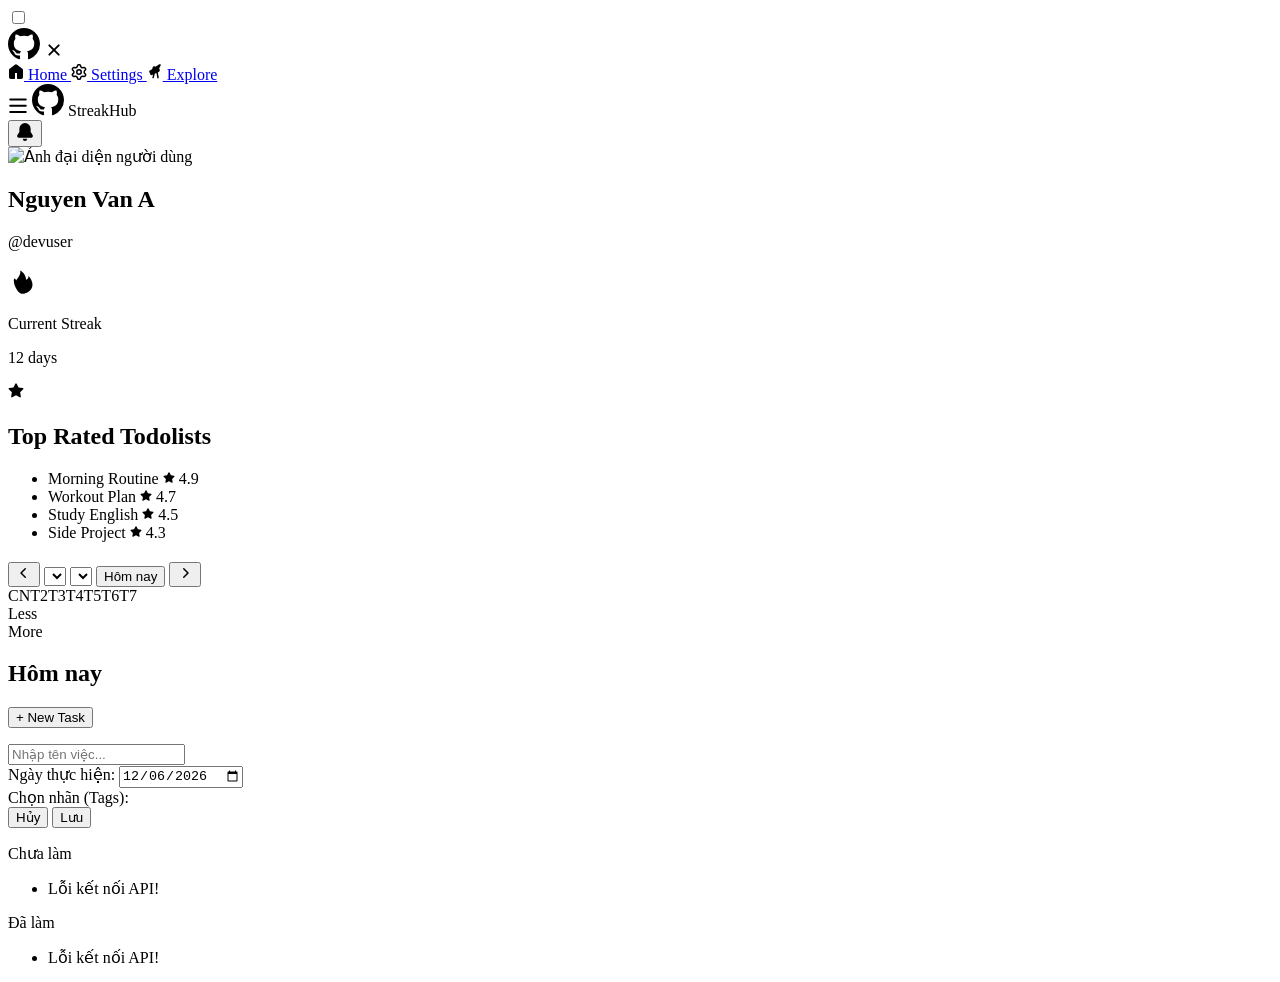
==== commit ada63832: "feat: sửa và thêm TagDTO, ITodoService" ====
--- a/StreakHub.Web/index.html
+++ b/StreakHub.Web/index.html
@@ -185,25 +185,172 @@
   </main>
 
   <!-- Panel phải: Việc hôm nay -->
-  <aside class="w-full lg:w-80 flex-shrink-0">
+ <aside class="w-full lg:w-80 flex-shrink-0">
     <div class="bg-[#161b22] border border-[#30363d] rounded-md p-4">
       <div class="flex items-center justify-between mb-1">
         <h2 class="text-sm font-semibold text-[#c9d1d9]">Hôm nay</h2>
         <span id="today-progress" class="text-xs text-[#6e7681]"></span>
+        <button onclick="toggleTaskForm()" class="bg-[#238636] hover:bg-[#2ea043] text-white text-[10px] px-2 py-0.5 rounded border border-[rgba(240,246,252,0.1)] transition-colors">
+          + New Task
+        </button>
       </div>
       <p id="today-date" class="text-xs text-[#6e7681] mb-3"></p>
 
-      <!-- Chưa làm (rõ) -->
+      <div id="taskCreationForm" class="hidden my-3 p-3 border border-[#30363d] rounded bg-[#0d1117]">
+        <input type="text" id="inputTodoTitle" placeholder="Nhập tên việc..." autocomplete="off" class="w-full bg-[#161b22] border border-[#30363d] rounded px-2 py-1 text-xs text-[#c9d1d9] mb-2 focus:outline-none focus:border-[#58a6ff]">
+        <div class="mb-2">
+          <label class="block text-[10px] text-[#8b949e] mb-0.5">Ngày thực hiện:</label>
+          <input type="date" id="inputTodoDate" class="bg-[#161b22] border border-[#30363d] rounded px-2 py-1 text-xs text-[#c9d1d9] focus:outline-none">
+        </div>
+        <div class="mb-3">
+          <label class="block text-[10px] text-[#8b949e] mb-1">Chọn nhãn (Tags):</label>
+          <div id="formTagsContainer" class="flex flex-wrap gap-1.5"></div>
+        </div>
+        <div class="flex justify-end gap-1.5 text-xs">
+          <button onclick="toggleTaskForm()" class="px-2 py-1 hover:bg-[#30363d] rounded">Hủy</button>
+          <button onclick="submitTodo()" class="bg-[#238636] px-2 py-1 text-white rounded font-medium">Lưu</button>
+        </div>
+      </div>
+
       <p class="text-xs font-semibold text-[#6e7681] uppercase tracking-wide mb-2">Chưa làm</p>
       <ul id="todo-pending" class="space-y-2 mb-4"></ul>
 
-      <!-- Đã làm (mờ) -->
       <p class="text-xs font-semibold text-[#6e7681] uppercase tracking-wide mb-2">Đã làm</p>
       <ul id="todo-done" class="space-y-2"></ul>
     </div>
   </aside>
-
-</div>
+<script>
+    const API_BASE = "https://localhost:7263/api";
+
+    document.addEventListener('DOMContentLoaded', () => {
+      const todayStr = new Date().toISOString().split('T')[0];
+      if (document.getElementById('inputTodoDate')) {
+        document.getElementById('inputTodoDate').value = todayStr;
+      }
+      loadTags();
+      loadTodosByDay(todayStr); 
+    });
+
+    function toggleTaskForm() {
+      const form = document.getElementById('taskCreationForm');
+      if (form) form.classList.toggle('hidden');
+    }
+
+    async function loadTags() {
+      try {
+        const res = await fetch(`${API_BASE}/tags`);
+        const tags = await res.json();
+        const container = document.getElementById('formTagsContainer');
+        if (!container) return;
+        container.innerHTML = '';
+
+        if(tags.length === 0) {
+          container.innerHTML = '<span class="text-[11px] text-[#6e7681]">Chưa có nhãn nào.</span>';
+          return;
+        }
+
+        tags.forEach(tag => {
+          container.innerHTML += `
+            <label class="flex items-center gap-1 border border-[#30363d] px-1.5 py-0.5 rounded cursor-pointer text-[11px]">
+              <input type="checkbox" value="${tag.id}" class="tag-form-checkbox w-3 h-3 rounded bg-[#0d1117] border-[#30363d]">
+              <span style="color: ${tag.color}; font-weight: bold;">${tag.name}</span>
+            </label>
+          `;
+        });
+      } catch (err) {
+        console.error("Lỗi khi tải tags:", err);
+      }
+    }
+
+    async function submitTodo() {
+      const title = document.getElementById('inputTodoTitle').value.trim();
+      const taskDate = document.getElementById('inputTodoDate').value;
+
+      if(!title) {
+        alert("Vui lòng nhập nội dung công việc!");
+        return;
+      }
+
+      const checkboxes = document.querySelectorAll('.tag-form-checkbox:checked');
+      const tagIds = Array.from(checkboxes).map(cb => parseInt(cb.value));
+
+      try {
+        const todayStr = new Date().toISOString().split('T')[0];
+        const res = await fetch(`${API_BASE}/todos?clientToday=${todayStr}`, {
+          method: 'POST',
+          headers: { 'Content-Type': 'application/json' },
+          body: JSON.stringify({ title, taskDate, tagIds })
+        });
+
+        if(res.ok) {
+          document.getElementById('inputTodoTitle').value = '';
+          toggleTaskForm();
+          loadTodosByDay(taskDate); 
+        }
+      } catch (err) {
+        console.error("Lỗi khi tạo Todo mới:", err);
+      }
+    }
+
+    async function loadTodosByDay(targetDate) {
+      const pendingList = document.getElementById('todo-pending');
+      const doneList = document.getElementById('todo-done');
+
+      if (!pendingList || !doneList) return;
+
+      pendingList.innerHTML = '<li class="text-xs text-[#6e7681] italic">Đang tải việc...</li>';
+      doneList.innerHTML = '<li class="text-xs text-[#6e7681] italic">Đang tải việc...</li>';
+
+      try {
+        const res = await fetch(`${API_BASE}/todos/day?date=${targetDate}`);
+        const todos = await res.json();
+
+        pendingList.innerHTML = '';
+        doneList.innerHTML = '';
+
+        let hasPending = false;
+        let hasDone = false;
+
+        todos.forEach(todo => {
+          let tagsHtml = '';
+          if(todo.tags && todo.tags.length > 0) {
+            todo.tags.forEach(t => {
+              tagsHtml += `
+                <span class="text-[10px] border px-1.5 py-0.2 rounded-full font-medium" style="border-color: ${t.color}; color: ${t.color};">
+                  ${t.name}
+                </span>`;
+            });
+          }
+
+          const itemHtml = `
+            <li class="flex items-start gap-2 p-2 rounded-md hover:bg-[#30363d] group transition-colors">
+              <input type="checkbox" ${todo.isCompleted ? 'checked' : ''} disabled class="mt-0.5 w-3.5 h-3.5 rounded border-[#30363d] bg-[#0d1117] checked:bg-[#238636]">
+              <div class="flex-1 min-w-0">
+                <p class="text-sm font-medium ${todo.isCompleted ? 'text-[#8b949e] line-through' : 'text-[#c9d1d9]'} truncate">${todo.title}</p>
+                <div class="flex flex-wrap gap-1 mt-1">${tagsHtml}</div>
+              </div>
+            </li>
+          `;
+
+          if(todo.isCompleted) {
+            doneList.innerHTML += itemHtml;
+            hasDone = true;
+          } else {
+            pendingList.innerHTML += itemHtml;
+            hasPending = true;
+          }
+        });
+
+        if(!hasPending) pendingList.innerHTML = '<li class="text-xs text-[#6e7681] italic p-1">Không có việc tồn đọng</li>';
+        if(!hasDone) doneList.innerHTML = '<li class="text-xs text-[#6e7681] italic p-1">Chưa hoàn thành việc nào</li>';
+
+      } catch (err) {
+        console.error("Lỗi kết nối API:", err);
+        pendingList.innerHTML = '<li class="text-xs text-red-500/80 p-1">Lỗi kết nối API!</li>';
+        doneList.innerHTML = '<li class="text-xs text-red-500/80 p-1">Lỗi kết nối API!</li>';
+      }
+    }
+  </script>
   <script type="module" src="./js/main.js"></script>
 </body>
 </html>
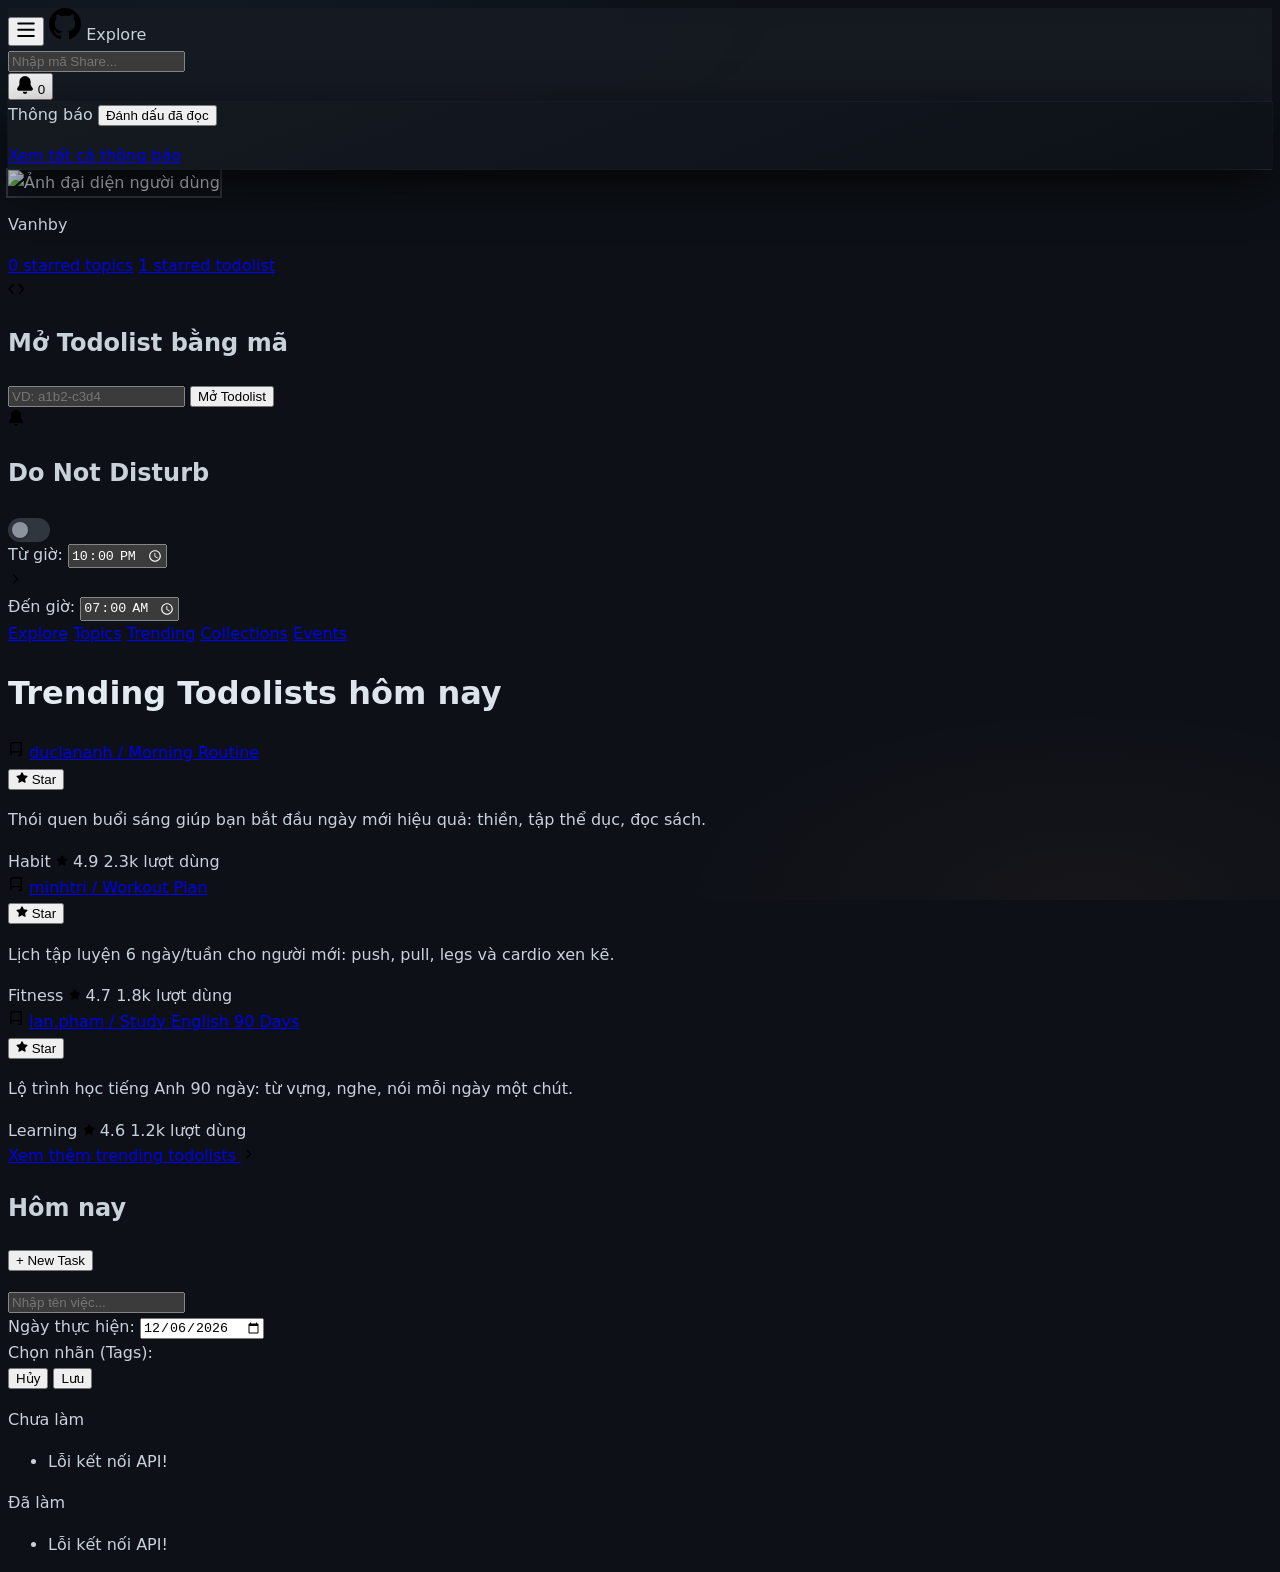
==== commit d137eced: "feat: sửa" ====
--- a/StreakHub.Web/index.html
+++ b/StreakHub.Web/index.html
@@ -3,186 +3,241 @@
 <head>
   <meta charset="UTF-8" />
   <meta name="viewport" content="width=device-width, initial-scale=1.0" />
-  <title>StreakHub</title>
+  <title>Explore · StreakHub</title>
   <script src="https://cdn.tailwindcss.com"></script>
+  <link rel="stylesheet" href="css/style.css" />
 </head>
 <body class="bg-[#0d1117] text-[#c9d1d9] min-h-screen font-sans">
 
-  <!-- Toggle state cho drawer (checkbox hack, không cần JS) -->
-  <input type="checkbox" id="drawer-toggle" class="peer hidden" />
-
-  <!-- Overlay tối phía sau drawer -->
-  <label
-    for="drawer-toggle"
-    class="fixed inset-0 z-30 bg-black/60 opacity-0 pointer-events-none peer-checked:opacity-100 peer-checked:pointer-events-auto transition-opacity"
-    aria-hidden="true"
-  ></label>
-
-  <!-- Drawer / Menu dọc bên trái -->
-  <aside
-    class="fixed top-0 left-0 z-40 h-full w-72 bg-[#0d1117] border-r border-[#30363d] -translate-x-full peer-checked:translate-x-0 transition-transform duration-300 overflow-y-auto"
-  >
-    <!-- Header drawer: logo + nút đóng -->
-    <div class="flex items-center justify-between px-4 py-3">
-      <svg height="32" viewBox="0 0 16 16" width="32" class="fill-[#c9d1d9]" aria-hidden="true">
-        <path d="M8 0C3.58 0 0 3.58 0 8c0 3.54 2.29 6.53 5.47 7.59.4.07.55-.17.55-.38 0-.19-.01-.82-.01-1.49-2.01.37-2.53-.49-2.69-.94-.09-.23-.48-.94-.82-1.13-.28-.15-.68-.52-.01-.53.63-.01 1.08.58 1.23.82.72 1.21 1.87.87 2.33.66.07-.52.28-.87.51-1.07-1.78-.2-3.64-.89-3.64-3.95 0-.87.31-1.59.82-2.15-.08-.2-.36-1.02.08-2.12 0 0 .67-.21 2.2.82.64-.18 1.32-.27 2-.27.68 0 1.36.09 2 .27 1.53-1.04 2.2-.82 2.2-.82.44 1.1.16 1.92.08 2.12.51.56.82 1.27.82 2.15 0 3.07-1.87 3.75-3.65 3.95.29.25.54.73.54 1.48 0 1.07-.01 1.93-.01 2.2 0 .21.15.46.55.38A8.013 8.013 0 0 0 16 8c0-4.42-3.58-8-8-8z"></path>
-      </svg>
-      <label for="drawer-toggle" class="p-1 rounded-md hover:bg-[#30363d] cursor-pointer" aria-label="Đóng menu">
-        <svg height="20" viewBox="0 0 16 16" width="20" class="fill-[#c9d1d9]" aria-hidden="true">
-          <path d="M3.72 3.72a.75.75 0 0 1 1.06 0L8 6.94l3.22-3.22a.749.749 0 0 1 1.275.326.749.749 0 0 1-.215.734L9.06 8l3.22 3.22a.749.749 0 0 1-.326 1.275.749.749 0 0 1-.734-.215L8 9.06l-3.22 3.22a.751.751 0 0 1-1.042-.018.751.751 0 0 1-.018-1.042L6.94 8 3.72 4.78a.75.75 0 0 1 0-1.06Z"></path>
-        </svg>
-      </label>
-    </div>
-
-    <!-- Nhóm menu chính -->
-    <nav class="px-2 py-2 border-b border-[#30363d]">
-    <!-- Home -->
-    <a href="#" class="flex items-center gap-3 px-3 py-2 rounded-md text-sm font-medium hover:bg-[#30363d]">
-        <svg height="16" viewBox="0 0 16 16" width="16" class="fill-[#c9d1d9]" aria-hidden="true"><path d="M6.906.664a1.749 1.749 0 0 1 2.187 0l5.25 4.2c.415.332.657.835.657 1.367v7.019A1.75 1.75 0 0 1 13.25 15h-3.5a.75.75 0 0 1-.75-.75V9H7v5.25a.75.75 0 0 1-.75.75h-3.5A1.75 1.75 0 0 1 1 13.25V6.231c0-.532.242-1.035.657-1.367l5.25-4.2Z"></path></svg>
-        Home
-    </a>
-
-    <!-- Settings (icon bánh răng) -->
-    <a href="#" class="flex items-center gap-3 px-3 py-2 rounded-md text-sm font-medium hover:bg-[#30363d]">
-        <svg height="16" viewBox="0 0 16 16" width="16" class="fill-[#c9d1d9]" aria-hidden="true"><path d="M8 0a8.2 8.2 0 0 1 .701.031C9.444.095 9.99.645 10.16 1.29l.288 1.107c.018.066.079.158.212.224.231.114.454.243.668.386.123.082.233.09.299.071l1.103-.303c.644-.176 1.392.021 1.82.63.27.385.506.792.704 1.218.315.675.111 1.422-.364 1.891l-.814.806c-.049.048-.098.147-.088.294.016.257.016.515 0 .772-.01.147.039.246.088.294l.814.806c.475.469.679 1.216.364 1.891a7.99 7.99 0 0 1-.704 1.217c-.428.61-1.176.807-1.82.63l-1.103-.303c-.066-.019-.176-.011-.299.071a5.93 5.93 0 0 1-.668.386c-.133.066-.194.158-.211.224l-.289 1.106c-.169.646-.715 1.196-1.458 1.26a8.13 8.13 0 0 1-1.402 0c-.743-.064-1.289-.614-1.458-1.26l-.289-1.106c-.018-.066-.078-.158-.211-.224a5.93 5.93 0 0 1-.668-.386c-.123-.082-.233-.09-.299-.071l-1.103.303c-.644.176-1.392-.021-1.82-.63a7.99 7.99 0 0 1-.704-1.217c-.315-.675-.111-1.422.364-1.891l.814-.806c.049-.048.098-.147.088-.294a6.214 6.214 0 0 1 0-.772c.01-.147-.039-.246-.088-.294l-.814-.806C.635 6.045.431 5.298.746 4.623a7.99 7.99 0 0 1 .704-1.217c.428-.61 1.176-.807 1.82-.63l1.103.303c.066.019.176.011.299-.071.214-.143.437-.272.668-.386.133-.066.193-.158.211-.224l.289-1.106C6.009.645 6.556.095 7.299.031A8.2 8.2 0 0 1 8 0Zm-.571 1.525c-.036.003-.108.036-.137.146l-.289 1.105c-.147.561-.549.967-.998 1.189-.173.086-.34.183-.5.29-.417.278-.97.423-1.529.27l-1.103-.303c-.109-.03-.175.016-.195.045-.22.312-.412.644-.573.99-.014.031-.021.11.059.19l.815.806c.411.406.562.957.53 1.456a4.709 4.709 0 0 0 0 .582c.032.499-.119 1.05-.53 1.456l-.815.806c-.081.08-.073.159-.059.19.162.346.353.677.573.989.02.03.085.076.195.046l1.102-.303c.56-.153 1.113-.008 1.53.27.161.107.328.204.501.29.447.222.85.629.997 1.189l.289 1.105c.029.109.101.143.137.146a6.6 6.6 0 0 0 1.142 0c.036-.003.108-.037.137-.146l.289-1.105c.147-.561.549-.967.998-1.189.173-.086.34-.183.5-.29.417-.278.97-.423 1.529-.27l1.103.303c.109.029.175-.016.195-.045.22-.313.411-.644.573-.99.014-.031.021-.11-.059-.19l-.815-.806c-.411-.406-.562-.957-.53-1.456a4.709 4.709 0 0 0 0-.582c-.032-.499.119-1.05.53-1.456l.815-.806c.081-.08.073-.159.059-.19a6.464 6.464 0 0 0-.573-.989c-.02-.03-.085-.076-.195-.046l-1.102.303c-.56.153-1.113.008-1.53-.27a4.44 4.44 0 0 0-.501-.29c-.447-.222-.85-.629-.997-1.189l-.289-1.105c-.029-.11-.101-.143-.137-.146a6.6 6.6 0 0 0-1.142 0ZM11 8a3 3 0 1 1-6 0 3 3 0 0 1 6 0ZM9.5 8a1.5 1.5 0 1 0-3.001.001A1.5 1.5 0 0 0 9.5 8Z"></path></svg>
-        Settings
-    </a>
-
-    <!-- Explore (icon kính thiên văn) -->
-    <a href="#" class="flex items-center gap-3 px-3 py-2 rounded-md text-sm font-medium hover:bg-[#30363d]">
-        <svg height="16" viewBox="0 0 16 16" width="16" class="fill-[#c9d1d9]" aria-hidden="true"><path d="M14.184 1.143C13.581.302 12.41.121 11.594.69L8.32 2.65l-1.045-.467a.75.75 0 0 0-.866.211l-.43.51a2.94 2.94 0 0 0-.661 2.142l-2.81 1.748a.75.75 0 0 0-.302.911l1.288 3.062a.75.75 0 0 0 .956.412l1.59-.612-.633 2.852a.75.75 0 0 0 1.464.325l.879-3.957 1.733-.667.732 4.638a.75.75 0 0 0 1.482-.234l-.815-5.165a2.94 2.94 0 0 0 1.673-1.475l.276-.598a.75.75 0 0 0-.083-.778l-.654-.872 1.59-3.493a1.748 1.748 0 0 0-.696-2.236Z"></path></svg>
-        Explore
-    </a>
-    </nav>
-  </aside>
-
   <!-- Navbar -->
-  <header class="bg-[#161b22] border-b border-[#30363d] relative z-20">
+  <header class="bg-[#161b22] border-b border-[#30363d]">
     <nav class="flex items-center justify-between px-4 py-3 gap-4">
-      <!-- Hamburger + Logo -->
       <div class="flex items-center gap-3">
-        <label for="drawer-toggle" class="p-1.5 rounded-md hover:bg-[#30363d] cursor-pointer" aria-label="Mở menu">
+        <button class="p-1.5 rounded-md hover:bg-[#30363d]" aria-label="Mở menu">
           <svg height="20" viewBox="0 0 16 16" width="20" class="fill-[#c9d1d9]" aria-hidden="true">
             <path d="M1 2.75A.75.75 0 0 1 1.75 2h12.5a.75.75 0 0 1 0 1.5H1.75A.75.75 0 0 1 1 2.75Zm0 5A.75.75 0 0 1 1.75 7h12.5a.75.75 0 0 1 0 1.5H1.75A.75.75 0 0 1 1 7.75ZM1.75 12h12.5a.75.75 0 0 1 0 1.5H1.75a.75.75 0 0 1 0-1.5Z"></path>
           </svg>
-        </label>
+        </button>
         <svg height="32" viewBox="0 0 16 16" width="32" class="fill-[#c9d1d9]" aria-hidden="true">
           <path d="M8 0C3.58 0 0 3.58 0 8c0 3.54 2.29 6.53 5.47 7.59.4.07.55-.17.55-.38 0-.19-.01-.82-.01-1.49-2.01.37-2.53-.49-2.69-.94-.09-.23-.48-.94-.82-1.13-.28-.15-.68-.52-.01-.53.63-.01 1.08.58 1.23.82.72 1.21 1.87.87 2.33.66.07-.52.28-.87.51-1.07-1.78-.2-3.64-.89-3.64-3.95 0-.87.31-1.59.82-2.15-.08-.2-.36-1.02.08-2.12 0 0 .67-.21 2.2.82.64-.18 1.32-.27 2-.27.68 0 1.36.09 2 .27 1.53-1.04 2.2-.82 2.2-.82.44 1.1.16 1.92.08 2.12.51.56.82 1.27.82 2.15 0 3.07-1.87 3.75-3.65 3.95.29.25.54.73.54 1.48 0 1.07-.01 1.93-.01 2.2 0 .21.15.46.55.38A8.013 8.013 0 0 0 16 8c0-4.42-3.58-8-8-8z"></path>
         </svg>
-        <span class="font-semibold text-[#c9d1d9] hidden sm:inline">StreakHub</span>
-      </div>
-
-      <!-- Noti -->
-      <button class="p-2 rounded-md border border-[#30363d] hover:border-[#c9d1d9]" aria-label="Thông báo">
-        <svg height="18" viewBox="0 0 16 16" width="18" class="fill-[#c9d1d9]" aria-hidden="true">
-          <path d="M8 16a2 2 0 0 0 1.985-1.75c.017-.137-.097-.25-.235-.25h-3.5c-.138 0-.252.113-.235.25A2 2 0 0 0 8 16ZM3 5a5 5 0 0 1 10 0v2.947c0 .05.015.098.042.139l1.703 2.555A1.519 1.519 0 0 1 13.482 13H2.518a1.516 1.516 0 0 1-1.263-2.359l1.703-2.555A.255.255 0 0 0 3 7.947Z"></path>
-        </svg>
-      </button>
+        <span class="font-semibold text-[#c9d1d9]">Explore</span>
+      </div>
+
+      <div class="flex-1 max-w-md">
+        <input
+          type="text"
+          placeholder="Nhập mã Share..."
+          class="w-full bg-[#0d1117] border border-[#30363d] rounded-md px-3 py-1.5 text-sm text-[#c9d1d9] placeholder-[#6e7681] focus:outline-none focus:border-[#58a6ff]"
+        />
+      </div>
+
+      <div
+        id="reminder-container"
+        class="relative">
+        <button
+          id="bell-btn"
+          class="relative p-2 rounded-md border border-[#30363d] hover:border-[#c9d1d9] focus:outline-none transition-colors" 
+          aria-label="Thông báo"
+        >
+          <svg height="18" viewBox="0 0 16 16" width="18" class="fill-[#c9d1d9]" aria-hidden="true">
+            <path d="M8 16a2 2 0 0 0 1.985-1.75c.017-.137-.097-.25-.235-.25h-3.5c-.138 0-.252.113-.235.25A2 2 0 0 0 8 16ZM3 5a5 5 0 0 1 10 0v2.947c0 .05.015.098.042.139l1.703 2.555A1.519 1.519 0 0 1 13.482 13H2.518a1.516 1.516 0 0 1-1.263-2.359l1.703-2.555A.255.255 0 0 0 3 7.947Z"></path>
+          </svg>
+          <span
+            id="bell-badge"
+            class="absolute -top-1 -right-1 flex h-4 w-4 items-center justify-center rounded-full bg-[#f85149] text-[10px] font-bold text-white ring-2 ring-[#161b22]">0</span>
+        </button>
+
+        <div id="reminder-panel" class="hidden absolute right-0 mt-2 w-80 bg-[#161b22] border border-[#30363d] rounded-md shadow-2xl z-50">
+          <div class="px-4 py-3 border-b border-[#30363d] flex justify-between items-center bg-[#0d1117] rounded-t-md">
+            <span class="text-sm font-semibold text-[#c9d1d9]">Thông báo</span>
+            <button id="mark-all-read-btn" class="text-xs text-[#6e7681] hover:text-[#58a6ff]">Đánh dấu đã đọc</button>
+          </div>
+          <ul id="reminder-list" class="max-h-80 overflow-y-auto">
+             <!-- Reminders will be rendered here dynamically -->
+          </ul>
+          <a href="#" class="block px-4 py-2 text-center text-sm text-[#58a6ff] hover:underline border-t border-[#30363d] rounded-b-md bg-[#0d1117]">
+            Xem tất cả thông báo
+          </a>
+        </div>
+      </div>
     </nav>
   </header>
 
-    <!-- Layout 3 cột -->
-<div class="flex flex-col lg:flex-row gap-6 p-6 max-w-screen-2xl mx-auto">
-
-  <!-- Sidebar trái -->
-  <aside class="w-full lg:w-72 flex-shrink-0">
-    <img
-      src="https://avatars.githubusercontent.com/u/9919?v=4"
-      alt="Ảnh đại diện người dùng"
-      class="w-32 h-32 rounded-full border border-[#30363d] mb-4"
-    />
-    <h1 class="text-xl font-semibold text-[#c9d1d9]">Nguyen Van A</h1>
-    <p class="text-[#6e7681] mb-4">@devuser</p>
-
-    <!-- Current Streak -->
-    <div class="bg-[#161b22] border border-[#30363d] rounded-md p-4 flex items-center gap-3 mb-4">
-      <svg height="28" viewBox="0 0 24 24" width="28" class="fill-[#f78166]" aria-hidden="true">
-        <path d="M12 23c4.97 0 9-3.58 9-8 0-2.5-1.5-5.5-3.5-7.5.5 2-1 3-2 3.5 0-3-2-6.5-5-8 .5 4-2 6-3.5 8.5C5.5 8.5 5 10.5 5 12c0 4.42 4.03 11 7 11z"/>
-      </svg>
-      <div>
-        <p class="text-sm text-[#6e7681]">Current Streak</p>
-        <p class="text-lg font-bold text-[#c9d1d9]">12 days</p>
-      </div>
-    </div>
-
-    <!-- Top rated todolists -->
-    <div class="bg-[#161b22] border border-[#30363d] rounded-md p-4">
-      <div class="flex items-center gap-2 mb-3">
-        <svg height="16" viewBox="0 0 16 16" width="16" class="fill-[#e3b341]" aria-hidden="true">
-          <path d="M8 .25a.75.75 0 0 1 .673.418l1.882 3.815 4.21.612a.75.75 0 0 1 .416 1.279l-3.046 2.97.719 4.192a.751.751 0 0 1-1.088.791L8 12.347l-3.766 1.98a.75.75 0 0 1-1.088-.79l.72-4.194L.818 6.374a.75.75 0 0 1 .416-1.28l4.21-.611L7.327.668A.75.75 0 0 1 8 .25Z"></path>
-        </svg>
-        <h2 class="text-sm font-semibold text-[#c9d1d9]">Top Rated Todolists</h2>
-      </div>
-
-      <ul class="space-y-2">
-        <li class="flex items-center justify-between gap-2 p-2 rounded-md hover:bg-[#30363d]">
-          <span class="text-sm text-[#c9d1d9] truncate">Morning Routine</span>
-          <span class="flex items-center gap-1 text-xs text-[#e3b341] flex-shrink-0">
-            <svg height="12" viewBox="0 0 16 16" width="12" class="fill-[#e3b341]" aria-hidden="true"><path d="M8 .25a.75.75 0 0 1 .673.418l1.882 3.815 4.21.612a.75.75 0 0 1 .416 1.279l-3.046 2.97.719 4.192a.751.751 0 0 1-1.088.791L8 12.347l-3.766 1.98a.75.75 0 0 1-1.088-.79l.72-4.194L.818 6.374a.75.75 0 0 1 .416-1.28l4.21-.611L7.327.668A.75.75 0 0 1 8 .25Z"></path></svg>
-            4.9
-          </span>
-        </li>
-        <li class="flex items-center justify-between gap-2 p-2 rounded-md hover:bg-[#30363d]">
-          <span class="text-sm text-[#c9d1d9] truncate">Workout Plan</span>
-          <span class="flex items-center gap-1 text-xs text-[#e3b341] flex-shrink-0">
-            <svg height="12" viewBox="0 0 16 16" width="12" class="fill-[#e3b341]" aria-hidden="true"><path d="M8 .25a.75.75 0 0 1 .673.418l1.882 3.815 4.21.612a.75.75 0 0 1 .416 1.279l-3.046 2.97.719 4.192a.751.751 0 0 1-1.088.791L8 12.347l-3.766 1.98a.75.75 0 0 1-1.088-.79l.72-4.194L.818 6.374a.75.75 0 0 1 .416-1.28l4.21-.611L7.327.668A.75.75 0 0 1 8 .25Z"></path></svg>
-            4.7
-          </span>
-        </li>
-        <li class="flex items-center justify-between gap-2 p-2 rounded-md hover:bg-[#30363d]">
-          <span class="text-sm text-[#c9d1d9] truncate">Study English</span>
-          <span class="flex items-center gap-1 text-xs text-[#e3b341] flex-shrink-0">
-            <svg height="12" viewBox="0 0 16 16" width="12" class="fill-[#e3b341]" aria-hidden="true"><path d="M8 .25a.75.75 0 0 1 .673.418l1.882 3.815 4.21.612a.75.75 0 0 1 .416 1.279l-3.046 2.97.719 4.192a.751.751 0 0 1-1.088.791L8 12.347l-3.766 1.98a.75.75 0 0 1-1.088-.79l.72-4.194L.818 6.374a.75.75 0 0 1 .416-1.28l4.21-.611L7.327.668A.75.75 0 0 1 8 .25Z"></path></svg>
-            4.5
-          </span>
-        </li>
-        <li class="flex items-center justify-between gap-2 p-2 rounded-md hover:bg-[#30363d]">
-          <span class="text-sm text-[#c9d1d9] truncate">Side Project</span>
-          <span class="flex items-center gap-1 text-xs text-[#e3b341] flex-shrink-0">
-            <svg height="12" viewBox="0 0 16 16" width="12" class="fill-[#e3b341]" aria-hidden="true"><path d="M8 .25a.75.75 0 0 1 .673.418l1.882 3.815 4.21.612a.75.75 0 0 1 .416 1.279l-3.046 2.97.719 4.192a.751.751 0 0 1-1.088.791L8 12.347l-3.766 1.98a.75.75 0 0 1-1.088-.79l.72-4.194L.818 6.374a.75.75 0 0 1 .416-1.28l4.21-.611L7.327.668A.75.75 0 0 1 8 .25Z"></path></svg>
-            4.3
-          </span>
-        </li>
-      </ul>
-    </div>
-  </aside>
-
-  <!-- Main Content: Lịch (giữ nguyên phần lịch hiện có) -->
-  <main class="flex-1 min-w-0">
-    <div class="bg-[#161b22] border border-[#30363d] rounded-md p-5">
-
-      <div class="flex items-center justify-between mb-4 gap-2 flex-wrap">
-        <h2 id="cal-title" class="text-base font-semibold text-[#c9d1d9]"></h2>
-        <div class="flex items-center gap-2">
-          <button id="prev-month" class="p-1.5 rounded-md border border-[#30363d] hover:border-[#c9d1d9]" aria-label="Tháng trước">
-            <svg height="16" viewBox="0 0 16 16" width="16" class="fill-[#c9d1d9]" aria-hidden="true"><path d="M9.78 12.78a.75.75 0 0 1-1.06 0L4.47 8.53a.75.75 0 0 1 0-1.06l4.25-4.25a.751.751 0 0 1 1.042.018.751.751 0 0 1 .018 1.042L6.06 8l3.72 3.72a.75.75 0 0 1 0 1.06Z"></path></svg>
+  <!-- Layout 3 cột -->
+  <div class="flex flex-col lg:flex-row gap-6 p-6 max-w-screen-2xl mx-auto">
+
+    <!-- Sidebar trái -->
+    <aside class="w-full lg:w-72 flex-shrink-0">
+      <div 
+       id="user-profile-card"
+       class="bg-[#161b22] border border-[#30363d] rounded-md p-4 mb-4 text-center">
+        <img
+          src="https://avatars.githubusercontent.com/u/9919?v=4"
+          alt="Ảnh đại diện người dùng"
+          class="w-28 h-28 rounded-full border border-[#30363d] mx-auto mb-3"
+        />
+        <p class="text-lg font-semibold text-[#c9d1d9]">Vanhby</p>
+      </div>
+
+      <div class="bg-[#161b22] border border-[#30363d] rounded-md divide-y divide-[#30363d]">
+        <a href="#" class="block px-4 py-3 text-sm text-[#58a6ff] hover:underline">0 starred topics</a>
+        <a href="#" class="block px-4 py-3 text-sm text-[#58a6ff] hover:underline">1 starred todolist</a>
+      </div>
+
+      <!-- Nhập mã code todo -->
+      <div class="bg-[#161b22] border border-[#30363d] rounded-md p-4 mt-4">
+        <div class="flex items-center gap-2 mb-3">
+          <svg height="16" viewBox="0 0 16 16" width="16" class="fill-[#c9d1d9]" aria-hidden="true"><path d="M4.72 3.22a.75.75 0 0 1 1.06 1.06L2.06 8l3.72 3.72a.749.749 0 0 1-.326 1.275.749.749 0 0 1-.734-.215L.47 8.53a.75.75 0 0 1 0-1.06Zm6.56 0a.75.75 0 0 1 1.06 0l4.25 4.25a.75.75 0 0 1 0 1.06l-4.25 4.25a.749.749 0 0 1-1.275-.326.749.749 0 0 1 .215-.734L13.94 8l-3.72-3.72a.75.75 0 0 1 0-1.06Z"></path></svg>
+          <h2 class="text-sm font-semibold text-[#c9d1d9]">Mở Todolist bằng mã</h2>
+        </div>
+        <input
+          type="text"
+          placeholder="VD: a1b2-c3d4"
+          class="w-full bg-[#0d1117] border border-[#30363d] rounded-md px-3 py-1.5 text-sm text-[#c9d1d9] placeholder-[#6e7681] focus:outline-none focus:border-[#58a6ff] mb-2"
+        />
+        <button class="w-full bg-[#238636] hover:bg-[#2ea043] text-white text-sm font-medium rounded-md px-3 py-1.5">Mở Todolist</button>
+      </div>
+
+      <!-- Phan DnD -->
+      <div class="bg-[#161b22] border border-[#30363d] rounded-md p-4 mt-4">
+        <div class="flex items-center justify-between mb-4">
+          <div class="flex items-center gap-2">
+            <svg height="16" viewBox="0 0 16 16" width="16" class="fill-[#c9d1d9]" aria-hidden="true">
+              <path d="M8 16a2 2 0 0 0 1.985-1.75c.017-.137-.097-.25-.235-.25h-3.5c-.138 0-.252.113-.235.25A2 2 0 0 0 8 16ZM3 5a5 5 0 0 1 10 0v2.947c0 .05.015.098.042.139l1.703 2.555A1.519 1.519 0 0 1 13.482 13H2.518a1.516 1.516 0 0 1-1.263-2.359l1.703-2.555A.255.255 0 0 0 3 7.947Z"></path>
+            </svg>
+            <h2 class="text-sm font-semibold text-[#c9d1d9]">Do Not Disturb</h2>
+          </div>
+          
+          <button 
+            id="dnd-toggle"
+            class="relative inline-flex h-5 w-9 items-center rounded-full bg-[#30363d] transition-colors focus:outline-none cursor-pointer"
+          >
+            <span class="inline-block h-3.5 w-3.5 translate-x-1 rounded-full bg-[#8b949e] transition-transform duration-200 ease-in-out"></span>
           </button>
-          <select id="month-select" class="bg-[#0d1117] border border-[#30363d] rounded-md px-2 py-1.5 text-sm text-[#c9d1d9] focus:outline-none focus:border-[#58a6ff]"></select>
-          <select id="year-select" class="bg-[#0d1117] border border-[#30363d] rounded-md px-2 py-1.5 text-sm text-[#c9d1d9] focus:outline-none focus:border-[#58a6ff]"></select>
-          <button id="today-btn" class="px-3 py-1.5 rounded-md border border-[#30363d] text-sm text-[#c9d1d9] hover:border-[#c9d1d9]">Hôm nay</button>
-          <button id="next-month" class="p-1.5 rounded-md border border-[#30363d] hover:border-[#c9d1d9]" aria-label="Tháng sau">
-            <svg height="16" viewBox="0 0 16 16" width="16" class="fill-[#c9d1d9]" aria-hidden="true"><path d="M6.22 3.22a.75.75 0 0 1 1.06 0l4.25 4.25a.75.75 0 0 1 0 1.06l-4.25 4.25a.751.751 0 0 1-1.042-.018.751.751 0 0 1-.018-1.042L9.94 8 6.22 4.28a.75.75 0 0 1 0-1.06Z"></path></svg>
-          </button>
-        </div>
-      </div>
-
-      <div class="grid grid-cols-7 gap-2 mb-2 text-center text-xs text-[#6e7681]">
-        <span>CN</span><span>T2</span><span>T3</span><span>T4</span><span>T5</span><span>T6</span><span>T7</span>
-      </div>
-
-      <div id="calendar" class="grid grid-cols-7 gap-2"></div>
-
-      <div class="flex items-center justify-end gap-2 mt-4 text-xs text-[#6e7681]">
-        <span>Less</span>
-        <div class="w-3 h-3 rounded-sm bg-[#161b22] border border-[#30363d]"></div>
-        <div class="w-3 h-3 rounded-sm bg-[#0e4429]"></div>
-        <div class="w-3 h-3 rounded-sm bg-[#006d32]"></div>
-        <div class="w-3 h-3 rounded-sm bg-[#26a641]"></div>
-        <div class="w-3 h-3 rounded-sm bg-[#39d353]"></div>
-        <span>More</span>
-      </div>
-    </div>
-  </main>
+        </div>
+
+        <div id="dnd-time-selectors" class="flex items-center gap-2 opacity-50 pointer-events-none transition-opacity duration-200">
+          <div class="flex-1">
+            <label class="block text-xs text-[#6e7681] mb-1">Từ giờ:</label>
+            <input 
+              id="dnd-start"
+              type="time" 
+              value="22:00"
+              style="color-scheme: dark;"
+              class="w-full bg-[#0d1117] border border-[#30363d] rounded-md px-2 py-1.5 text-sm text-[#c9d1d9] focus:outline-none focus:border-[#58a6ff] cursor-pointer"
+            />
+          </div>
+          
+          <div class="mt-5 text-[#6e7681]">
+            <svg height="14" viewBox="0 0 16 16" width="14" class="fill-current" aria-hidden="true">
+              <path d="M6.22 3.22a.75.75 0 0 1 1.06 0l4.25 4.25a.75.75 0 0 1 0 1.06l-4.25 4.25a.751.751 0 0 1-1.042-.018.751.751 0 0 1-.018-1.042L9.94 8 6.22 4.28a.75.75 0 0 1 0-1.06Z"></path>
+            </svg>
+          </div>
+
+          <div class="flex-1">
+            <label class="block text-xs text-[#6e7681] mb-1">Đến giờ:</label>
+            <input 
+              id="dnd-end"
+              type="time" 
+              value="07:00"
+              style="color-scheme: dark;"
+              class="w-full bg-[#0d1117] border border-[#30363d] rounded-md px-2 py-1.5 text-sm text-[#c9d1d9] focus:outline-none focus:border-[#58a6ff] cursor-pointer"
+            />
+          </div>
+        </div>
+      </div>
+    </aside>
+
+    <!-- Cột giữa: Trending todolists -->
+    <main class="flex-1 min-w-0">
+      <!-- Tabs -->
+      <nav class="flex items-center gap-6 border-b border-[#30363d] mb-6 text-sm overflow-x-auto">
+        <a href="#" class="pb-3 border-b-2 border-[#f78166] font-semibold text-[#c9d1d9] whitespace-nowrap">Explore</a>
+        <a href="#" class="pb-3 text-[#6e7681] hover:text-[#c9d1d9] whitespace-nowrap">Topics</a>
+        <a href="#" class="pb-3 text-[#6e7681] hover:text-[#c9d1d9] whitespace-nowrap">Trending</a>
+        <a href="#" class="pb-3 text-[#6e7681] hover:text-[#c9d1d9] whitespace-nowrap">Collections</a>
+        <a href="#" class="pb-3 text-[#6e7681] hover:text-[#c9d1d9] whitespace-nowrap">Events</a>
+      </nav>
+
+      <h1 class="text-2xl font-semibold text-[#c9d1d9] mb-6">Trending Todolists hôm nay</h1>
+
+      <div class="space-y-4">
+        <!-- Card todolist 1 -->
+        <article class="bg-[#161b22] border border-[#30363d] rounded-md p-5">
+          <div class="flex items-start justify-between gap-3 mb-2">
+            <div class="flex items-center gap-2">
+              <svg height="16" viewBox="0 0 16 16" width="16" class="fill-[#6e7681] flex-shrink-0" aria-hidden="true"><path d="M2 2.5A2.5 2.5 0 0 1 4.5 0h8.75a.75.75 0 0 1 .75.75v12.5a.75.75 0 0 1-.75.75h-2.5a.75.75 0 0 1 0-1.5h1.75v-2h-8a1 1 0 0 0-.714 1.7.75.75 0 1 1-1.072 1.05A2.495 2.495 0 0 1 2 11.5Zm10.5-1h-8a1 1 0 0 0-1 1v6.708A2.486 2.486 0 0 1 4.5 9h8Z"></path></svg>
+              <a href="#" class="text-[#58a6ff] font-semibold hover:underline">duclananh / Morning Routine</a>
+            </div>
+            <button class="flex items-center gap-1 border border-[#30363d] rounded-md px-2 py-1 text-xs text-[#c9d1d9] hover:border-[#c9d1d9] flex-shrink-0">
+              <svg height="12" viewBox="0 0 16 16" width="12" class="fill-[#e3b341]" aria-hidden="true"><path d="M8 .25a.75.75 0 0 1 .673.418l1.882 3.815 4.21.612a.75.75 0 0 1 .416 1.279l-3.046 2.97.719 4.192a.751.751 0 0 1-1.088.791L8 12.347l-3.766 1.98a.75.75 0 0 1-1.088-.79l.72-4.194L.818 6.374a.75.75 0 0 1 .416-1.28l4.21-.611L7.327.668A.75.75 0 0 1 8 .25Z"></path></svg>
+              Star
+            </button>
+          </div>
+          <p class="text-sm text-[#6e7681] mb-3">Thói quen buổi sáng giúp bạn bắt đầu ngày mới hiệu quả: thiền, tập thể dục, đọc sách.</p>
+          <div class="flex items-center gap-4 text-xs text-[#6e7681]">
+            <span class="flex items-center gap-1"><span class="w-3 h-3 rounded-full bg-[#39d353] inline-block"></span>Habit</span>
+            <span class="flex items-center gap-1">
+              <svg height="12" viewBox="0 0 16 16" width="12" class="fill-[#e3b341]" aria-hidden="true"><path d="M8 .25a.75.75 0 0 1 .673.418l1.882 3.815 4.21.612a.75.75 0 0 1 .416 1.279l-3.046 2.97.719 4.192a.751.751 0 0 1-1.088.791L8 12.347l-3.766 1.98a.75.75 0 0 1-1.088-.79l.72-4.194L.818 6.374a.75.75 0 0 1 .416-1.28l4.21-.611L7.327.668A.75.75 0 0 1 8 .25Z"></path></svg>
+              4.9
+            </span>
+            <span>2.3k lượt dùng</span>
+          </div>
+        </article>
+
+        <!-- Card todolist 2 -->
+        <article class="bg-[#161b22] border border-[#30363d] rounded-md p-5">
+          <div class="flex items-start justify-between gap-3 mb-2">
+            <div class="flex items-center gap-2">
+              <svg height="16" viewBox="0 0 16 16" width="16" class="fill-[#6e7681] flex-shrink-0" aria-hidden="true"><path d="M2 2.5A2.5 2.5 0 0 1 4.5 0h8.75a.75.75 0 0 1 .75.75v12.5a.75.75 0 0 1-.75.75h-2.5a.75.75 0 0 1 0-1.5h1.75v-2h-8a1 1 0 0 0-.714 1.7.75.75 0 1 1-1.072 1.05A2.495 2.495 0 0 1 2 11.5Zm10.5-1h-8a1 1 0 0 0-1 1v6.708A2.486 2.486 0 0 1 4.5 9h8Z"></path></svg>
+              <a href="#" class="text-[#58a6ff] font-semibold hover:underline">minhtri / Workout Plan</a>
+            </div>
+            <button class="flex items-center gap-1 border border-[#30363d] rounded-md px-2 py-1 text-xs text-[#c9d1d9] hover:border-[#c9d1d9] flex-shrink-0">
+              <svg height="12" viewBox="0 0 16 16" width="12" class="fill-[#e3b341]" aria-hidden="true"><path d="M8 .25a.75.75 0 0 1 .673.418l1.882 3.815 4.21.612a.75.75 0 0 1 .416 1.279l-3.046 2.97.719 4.192a.751.751 0 0 1-1.088.791L8 12.347l-3.766 1.98a.75.75 0 0 1-1.088-.79l.72-4.194L.818 6.374a.75.75 0 0 1 .416-1.28l4.21-.611L7.327.668A.75.75 0 0 1 8 .25Z"></path></svg>
+              Star
+            </button>
+          </div>
+          <p class="text-sm text-[#6e7681] mb-3">Lịch tập luyện 6 ngày/tuần cho người mới: push, pull, legs và cardio xen kẽ.</p>
+          <div class="flex items-center gap-4 text-xs text-[#6e7681]">
+            <span class="flex items-center gap-1"><span class="w-3 h-3 rounded-full bg-[#26a641] inline-block"></span>Fitness</span>
+            <span class="flex items-center gap-1">
+              <svg height="12" viewBox="0 0 16 16" width="12" class="fill-[#e3b341]" aria-hidden="true"><path d="M8 .25a.75.75 0 0 1 .673.418l1.882 3.815 4.21.612a.75.75 0 0 1 .416 1.279l-3.046 2.97.719 4.192a.751.751 0 0 1-1.088.791L8 12.347l-3.766 1.98a.75.75 0 0 1-1.088-.79l.72-4.194L.818 6.374a.75.75 0 0 1 .416-1.28l4.21-.611L7.327.668A.75.75 0 0 1 8 .25Z"></path></svg>
+              4.7
+            </span>
+            <span>1.8k lượt dùng</span>
+          </div>
+        </article>
+
+        <!-- Card todolist 3 -->
+        <article class="bg-[#161b22] border border-[#30363d] rounded-md p-5">
+          <div class="flex items-start justify-between gap-3 mb-2">
+            <div class="flex items-center gap-2">
+              <svg height="16" viewBox="0 0 16 16" width="16" class="fill-[#6e7681] flex-shrink-0" aria-hidden="true"><path d="M2 2.5A2.5 2.5 0 0 1 4.5 0h8.75a.75.75 0 0 1 .75.75v12.5a.75.75 0 0 1-.75.75h-2.5a.75.75 0 0 1 0-1.5h1.75v-2h-8a1 1 0 0 0-.714 1.7.75.75 0 1 1-1.072 1.05A2.495 2.495 0 0 1 2 11.5Zm10.5-1h-8a1 1 0 0 0-1 1v6.708A2.486 2.486 0 0 1 4.5 9h8Z"></path></svg>
+              <a href="#" class="text-[#58a6ff] font-semibold hover:underline">lan.pham / Study English 90 Days</a>
+            </div>
+            <button class="flex items-center gap-1 border border-[#30363d] rounded-md px-2 py-1 text-xs text-[#c9d1d9] hover:border-[#c9d1d9] flex-shrink-0">
+              <svg height="12" viewBox="0 0 16 16" width="12" class="fill-[#e3b341]" aria-hidden="true"><path d="M8 .25a.75.75 0 0 1 .673.418l1.882 3.815 4.21.612a.75.75 0 0 1 .416 1.279l-3.046 2.97.719 4.192a.751.751 0 0 1-1.088.791L8 12.347l-3.766 1.98a.75.75 0 0 1-1.088-.79l.72-4.194L.818 6.374a.75.75 0 0 1 .416-1.28l4.21-.611L7.327.668A.75.75 0 0 1 8 .25Z"></path></svg>
+              Star
+            </button>
+          </div>
+          <p class="text-sm text-[#6e7681] mb-3">Lộ trình học tiếng Anh 90 ngày: từ vựng, nghe, nói mỗi ngày một chút.</p>
+          <div class="flex items-center gap-4 text-xs text-[#6e7681]">
+            <span class="flex items-center gap-1"><span class="w-3 h-3 rounded-full bg-[#006d32] inline-block"></span>Learning</span>
+            <span class="flex items-center gap-1">
+              <svg height="12" viewBox="0 0 16 16" width="12" class="fill-[#e3b341]" aria-hidden="true"><path d="M8 .25a.75.75 0 0 1 .673.418l1.882 3.815 4.21.612a.75.75 0 0 1 .416 1.279l-3.046 2.97.719 4.192a.751.751 0 0 1-1.088.791L8 12.347l-3.766 1.98a.75.75 0 0 1-1.088-.79l.72-4.194L.818 6.374a.75.75 0 0 1 .416-1.28l4.21-.611L7.327.668A.75.75 0 0 1 8 .25Z"></path></svg>
+              4.6
+            </span>
+            <span>1.2k lượt dùng</span>
+          </div>
+        </article>
+      </div>
+
+      <a href="#" class="inline-flex items-center gap-1 mt-4 text-sm text-[#58a6ff] hover:underline">
+        Xem thêm trending todolists
+        <svg height="14" viewBox="0 0 16 16" width="14" class="fill-[#58a6ff]" aria-hidden="true"><path d="M6.22 3.22a.75.75 0 0 1 1.06 0l4.25 4.25a.75.75 0 0 1 0 1.06l-4.25 4.25a.751.751 0 0 1-1.042-.018.751.751 0 0 1-.018-1.042L9.94 8 6.22 4.28a.75.75 0 0 1 0-1.06Z"></path></svg>
+      </a>
+    </main>
 
   <!-- Panel phải: Việc hôm nay -->
  <aside class="w-full lg:w-80 flex-shrink-0">
--- a/StreakHub.Web/css/style.css
+++ b/StreakHub.Web/css/style.css
@@ -0,0 +1,576 @@
+/* ============================================================
+   StreakHub — Premium Dark Theme
+   Inter font via Google Fonts CDN (loaded inline in HTML)
+   ============================================================ */
+
+/* ── CSS Custom Properties ── */
+:root {
+  --bg-base:        #0d1117;
+  --bg-surface:     #161b22;
+  --bg-overlay:     #21262d;
+  --border:         #30363d;
+  --text-primary:   #e6edf3;
+  --text-secondary: #c9d1d9;
+  --text-muted:     #8b949e;
+  --text-faint:     #6e7681;
+  --blue:           #58a6ff;
+  --green:          #3fb950;
+  --orange:         #f78166;
+  --yellow:         #e3b341;
+  --purple:         #d2a8ff;
+  --red:            #f85149;
+
+  --shadow-sm: 0 1px 3px rgba(0,0,0,0.4);
+  --shadow-md: 0 4px 12px rgba(0,0,0,0.5);
+  --shadow-lg: 0 8px 24px rgba(0,0,0,0.6);
+  --shadow-xl: 0 16px 48px rgba(0,0,0,0.7);
+
+  --t-fast:   0.12s ease;
+  --t-normal: 0.2s ease;
+  --t-spring: 0.3s cubic-bezier(0.34, 1.56, 0.64, 1);
+}
+
+/* ── Base ── */
+*, *::before, *::after { box-sizing: border-box; }
+
+html {
+  scroll-behavior: smooth;
+  -webkit-font-smoothing: antialiased;
+  -moz-osx-font-smoothing: grayscale;
+}
+
+body {
+  font-family: 'Inter', -apple-system, BlinkMacSystemFont, 'Segoe UI', system-ui, sans-serif;
+  background: var(--bg-base);
+  color: var(--text-secondary);
+  min-height: 100vh;
+  overflow-x: hidden;
+  line-height: 1.6;
+}
+
+/* Ambient glow background */
+body::before {
+  content: '';
+  position: fixed;
+  inset: 0;
+  background:
+    radial-gradient(ellipse 80% 40% at 15% 0%,  rgba(88,166,255,0.05) 0%, transparent 60%),
+    radial-gradient(ellipse 60% 40% at 85% 100%, rgba(247,129,102,0.04) 0%, transparent 60%);
+  pointer-events: none;
+  z-index: 0;
+}
+
+/* ── Scrollbar ── */
+::-webkit-scrollbar { width: 5px; height: 5px; }
+::-webkit-scrollbar-track { background: var(--bg-base); }
+::-webkit-scrollbar-thumb { background: var(--border); border-radius: 999px; }
+::-webkit-scrollbar-thumb:hover { background: var(--text-faint); }
+
+/* ── Selection ── */
+::selection { background: rgba(88,166,255,0.25); color: var(--text-primary); }
+
+/* ── Focus ── */
+:focus-visible { outline: 2px solid var(--blue); outline-offset: 2px; border-radius: 4px; }
+
+/* ════════════════════════════════════════════
+   HEADER & NAV
+   ════════════════════════════════════════════ */
+header {
+  backdrop-filter: blur(10px);
+  -webkit-backdrop-filter: blur(10px);
+  background: rgba(22,27,34,0.92) !important;
+  border-bottom: 1px solid rgba(48,54,61,0.8) !important;
+  position: sticky;
+  top: 0;
+  z-index: 100;
+}
+
+/* ════════════════════════════════════════════
+   NOTIFICATION BELL BUTTON
+   ════════════════════════════════════════════ */
+#notifications-toggle,
+#bell-btn {
+  position: relative;
+  transition: all var(--t-normal);
+  overflow: hidden;
+}
+
+#notifications-toggle:hover,
+#bell-btn:hover {
+  border-color: var(--text-secondary) !important;
+  background: rgba(33,38,45,0.6);
+  box-shadow: 0 0 16px rgba(88,166,255,0.15);
+}
+
+#notifications-toggle:hover svg,
+#bell-btn:hover svg {
+  transform: rotate(-10deg) scale(1.1);
+}
+
+#notifications-toggle svg,
+#bell-btn svg {
+  transition: transform var(--t-normal);
+}
+
+/* ── Bell badge pop animation ── */
+#notifications-badge:not(.hidden),
+#bell-badge:not([data-count="0"]) {
+  animation: badgePop var(--t-spring) both;
+}
+
+@keyframes badgePop {
+  from { transform: scale(0); }
+  to   { transform: scale(1); }
+}
+
+/* ════════════════════════════════════════════
+   NOTIFICATION / REMINDER PANEL
+   ════════════════════════════════════════════ */
+
+/* Show panel when open class is added (main.js uses .open) */
+#reminder-panel.open,
+#reminder-panel:not(.hidden) {
+  display: flex !important;
+  flex-direction: column;
+  animation: panelSlide 0.22s cubic-bezier(0.34, 1.3, 0.64, 1) both;
+}
+
+/* Show panel when hidden class is removed (other pages) */
+#notifications-panel:not(.hidden) {
+  display: flex !important;
+  flex-direction: column;
+  animation: panelSlide 0.22s cubic-bezier(0.34, 1.3, 0.64, 1) both;
+}
+
+@keyframes panelSlide {
+  from { opacity: 0; transform: translateY(-10px) scale(0.97); }
+  to   { opacity: 1; transform: translateY(0)   scale(1); }
+}
+
+#reminder-panel,
+#notifications-panel {
+  backdrop-filter: blur(14px) !important;
+  -webkit-backdrop-filter: blur(14px) !important;
+  background: linear-gradient(160deg, rgba(22,27,34,0.98), rgba(13,17,23,0.96)) !important;
+  box-shadow: var(--shadow-xl), 0 0 0 1px rgba(88,166,255,0.07) !important;
+}
+
+/* Panel section labels */
+.panel-section-label {
+  padding: 8px 14px 4px;
+  font-size: 10px;
+  font-weight: 700;
+  letter-spacing: 0.09em;
+  text-transform: uppercase;
+  color: var(--text-faint);
+  background: rgba(13,17,23,0.5);
+  position: sticky;
+  top: 0;
+  backdrop-filter: blur(4px);
+  z-index: 1;
+  border-bottom: 1px solid rgba(48,54,61,0.5);
+}
+
+/* Reminder list items */
+#reminder-list li {
+  transition: background var(--t-fast);
+  position: relative;
+}
+
+#reminder-list li::before {
+  content: '';
+  position: absolute;
+  left: 0; top: 0; bottom: 0;
+  width: 2px;
+  background: var(--blue);
+  border-radius: 0 2px 2px 0;
+  opacity: 0;
+  transition: opacity var(--t-fast);
+}
+
+#reminder-list li:hover::before { opacity: 1; }
+
+/* Unread dot */
+.unread-dot {
+  width: 8px; height: 8px;
+  border-radius: 50%;
+  background: var(--blue);
+  box-shadow: 0 0 6px var(--blue);
+  flex-shrink: 0;
+  animation: dotPulse 2.2s ease-in-out infinite;
+}
+
+@keyframes dotPulse {
+  0%, 100% { transform: scale(1);   opacity: 1; }
+  50%       { transform: scale(1.4); opacity: 0.6; }
+}
+
+/* Mark-all-read button */
+#mark-all-read-btn {
+  transition: all var(--t-normal);
+}
+
+#mark-all-read-btn:hover {
+  background: rgba(88,166,255,0.1);
+  color: var(--blue);
+}
+
+/* ════════════════════════════════════════════
+   REMINDER DASHBOARD (table + form)
+   ════════════════════════════════════════════ */
+
+/* Schedule form card */
+.schedule-card {
+  background: linear-gradient(135deg, rgba(22,27,34,0.9), rgba(13,17,23,0.8));
+  border: 1px solid var(--border);
+  border-radius: 8px;
+  transition: border-color var(--t-normal), box-shadow var(--t-normal);
+}
+
+.schedule-card:hover {
+  border-color: rgba(88,166,255,0.2);
+  box-shadow: 0 0 20px rgba(88,166,255,0.06);
+}
+
+/* Table rows */
+#reminders-table-body tr {
+  transition: background var(--t-fast);
+}
+
+/* Status badge: scheduled */
+.badge-scheduled {
+  display: inline-flex;
+  align-items: center;
+  gap: 5px;
+  padding: 2px 8px;
+  border-radius: 999px;
+  font-size: 11px;
+  font-weight: 600;
+  background: rgba(88,166,255,0.1);
+  color: var(--blue);
+  border: 1px solid rgba(88,166,255,0.2);
+}
+
+.badge-scheduled::before {
+  content: '';
+  width: 6px; height: 6px;
+  border-radius: 50%;
+  background: var(--blue);
+  animation: dotPulse 1.8s ease-in-out infinite;
+}
+
+/* Status badge: sent */
+.badge-sent {
+  display: inline-flex;
+  align-items: center;
+  gap: 5px;
+  padding: 2px 8px;
+  border-radius: 999px;
+  font-size: 11px;
+  font-weight: 600;
+  background: rgba(48,54,61,0.6);
+  color: var(--text-muted);
+  border: 1px solid var(--border);
+}
+
+.badge-sent::before {
+  content: '';
+  width: 6px; height: 6px;
+  border-radius: 50%;
+  background: var(--green);
+}
+
+/* ════════════════════════════════════════════
+   DND TOGGLE SWITCH
+   ════════════════════════════════════════════ */
+#dnd-toggle {
+  position: relative;
+  display: inline-flex;
+  align-items: center;
+  width: 42px;
+  height: 24px;
+  border-radius: 999px;
+  background: var(--border);
+  border: 1px solid rgba(48,54,61,0.8);
+  cursor: pointer;
+  transition: background var(--t-normal), box-shadow var(--t-normal);
+  flex-shrink: 0;
+}
+
+#dnd-toggle::after {
+  content: '';
+  position: absolute;
+  left: 3px;
+  width: 16px; height: 16px;
+  border-radius: 50%;
+  background: var(--text-muted);
+  transition: transform var(--t-spring), background var(--t-normal);
+  box-shadow: var(--shadow-sm);
+}
+
+#dnd-toggle.on {
+  background: rgba(63,185,80,0.25);
+  border-color: rgba(63,185,80,0.4);
+  box-shadow: 0 0 12px rgba(63,185,80,0.2);
+}
+
+#dnd-toggle.on::after {
+  transform: translateX(18px);
+  background: var(--green);
+}
+
+#dnd-toggle:focus-visible {
+  outline: 2px solid var(--blue);
+  outline-offset: 2px;
+}
+
+/* DND active indicator (bell icon overlay) */
+.dnd-active-indicator {
+  display: inline-flex;
+  align-items: center;
+  gap: 5px;
+  padding: 2px 8px;
+  border-radius: 999px;
+  font-size: 10px;
+  font-weight: 700;
+  letter-spacing: 0.06em;
+  text-transform: uppercase;
+  background: rgba(247,129,102,0.12);
+  color: var(--orange);
+  border: 1px solid rgba(247,129,102,0.3);
+  animation: dndGlow 2.5s ease-in-out infinite;
+}
+
+@keyframes dndGlow {
+  0%,100% { box-shadow: 0 0 0 0 rgba(247,129,102,0); }
+  50%     { box-shadow: 0 0 12px rgba(247,129,102,0.3); }
+}
+
+/* ════════════════════════════════════════════
+   FORM INPUTS
+   ════════════════════════════════════════════ */
+input[type="text"],
+input[type="email"],
+input[type="password"],
+input[type="time"],
+input[type="datetime-local"],
+select,
+textarea {
+  transition: border-color var(--t-normal), box-shadow var(--t-normal);
+  color-scheme: dark;
+}
+
+input[type="text"]:focus,
+input[type="email"]:focus,
+input[type="password"]:focus,
+input[type="time"]:focus,
+input[type="datetime-local"]:focus,
+select:focus,
+textarea:focus {
+  border-color: var(--blue) !important;
+  box-shadow: 0 0 0 3px rgba(88,166,255,0.15);
+  outline: none !important;
+}
+
+/* Task search */
+#task-search { transition: all var(--t-normal); }
+
+/* ════════════════════════════════════════════
+   BUTTONS
+   ════════════════════════════════════════════ */
+button { transition: all var(--t-normal); }
+
+/* Primary green button */
+button[class*="bg-[#238636]"],
+[type="submit"][class*="bg-[#238636]"],
+#add-reminder-btn {
+  position: relative;
+  overflow: hidden;
+}
+
+button[class*="bg-[#238636]"]:hover,
+[type="submit"][class*="bg-[#238636]"]:hover,
+#add-reminder-btn:hover {
+  box-shadow: 0 0 0 1px rgba(63,185,80,0.4), 0 0 16px rgba(63,185,80,0.2);
+  transform: translateY(-1px);
+}
+
+button[class*="bg-[#238636]"]:active,
+#add-reminder-btn:active { transform: translateY(0); }
+
+/* ════════════════════════════════════════════
+   USER PROFILE
+   ════════════════════════════════════════════ */
+#user-profile-card img,
+#profile-avatar {
+  transition: transform var(--t-normal), box-shadow var(--t-normal);
+  box-shadow: 0 0 0 2px var(--border);
+}
+
+#user-profile-card img:hover,
+#profile-avatar:hover {
+  transform: scale(1.05);
+  box-shadow: 0 0 0 3px rgba(88,166,255,0.4), 0 0 20px rgba(88,166,255,0.1);
+}
+
+/* ════════════════════════════════════════════
+   TASK LIST ROWS
+   ════════════════════════════════════════════ */
+div[data-todo-id] {
+  position: relative;
+  transition: background var(--t-fast);
+}
+
+div[data-todo-id]::before {
+  content: '';
+  position: absolute;
+  left: 0; top: 0; bottom: 0;
+  width: 2px;
+  background: var(--blue);
+  border-radius: 0 2px 2px 0;
+  opacity: 0;
+  transition: opacity var(--t-fast);
+}
+
+div[data-todo-id]:hover::before { opacity: 1; }
+
+/* Context menu pop */
+div[id^="task-menu-"]:not(.hidden) {
+  animation: menuPop 0.15s cubic-bezier(0.34,1.4,0.64,1) both;
+}
+
+@keyframes menuPop {
+  from { opacity: 0; transform: scale(0.9) translateY(-6px); transform-origin: top right; }
+  to   { opacity: 1; transform: scale(1)   translateY(0);    transform-origin: top right; }
+}
+
+/* ════════════════════════════════════════════
+   MODALS
+   ════════════════════════════════════════════ */
+#task-modal:not(.hidden),
+#reminder-modal:not(.hidden),
+#login-modal:not(.hidden) {
+  display: flex !important;
+}
+
+#task-modal > div,
+#reminder-modal > div,
+#login-modal > div {
+  animation: modalIn var(--t-spring) both;
+}
+
+@keyframes modalIn {
+  from { opacity: 0; transform: translateY(-18px) scale(0.96); }
+  to   { opacity: 1; transform: translateY(0)     scale(1); }
+}
+
+/* ════════════════════════════════════════════
+   CARDS
+   ════════════════════════════════════════════ */
+article[data-share-id] {
+  transition: transform var(--t-normal), border-color var(--t-normal), box-shadow var(--t-normal);
+}
+
+article[data-share-id]:hover {
+  transform: translateY(-2px);
+  border-color: rgba(88,166,255,0.25) !important;
+  box-shadow: var(--shadow-md), 0 0 0 1px rgba(88,166,255,0.08);
+}
+
+/* ════════════════════════════════════════════
+   TAGS
+   ════════════════════════════════════════════ */
+.tag-coding {
+  border-color: rgba(88,166,255,0.4) !important;
+  background: rgba(88,166,255,0.1) !important;
+  color: var(--blue) !important;
+}
+
+.tag-health {
+  border-color: rgba(210,168,255,0.4) !important;
+  background: rgba(210,168,255,0.1) !important;
+  color: var(--purple) !important;
+}
+
+.reminder-badge-sent { color: var(--green); }
+.reminder-badge-pending {
+  color: var(--yellow);
+  animation: pendingBlink 1.6s ease-in-out infinite;
+}
+
+@keyframes pendingBlink {
+  0%,100% { opacity: 1; }
+  50%     { opacity: 0.5; }
+}
+
+/* ════════════════════════════════════════════
+   SKELETON LOADER
+   ════════════════════════════════════════════ */
+.skeleton {
+  background: linear-gradient(90deg, var(--bg-surface) 25%, var(--bg-overlay) 50%, var(--bg-surface) 75%);
+  background-size: 200% 100%;
+  animation: shimmer 1.6s infinite;
+  border-radius: 4px;
+}
+
+@keyframes shimmer {
+  0%   { background-position: 200% 0; }
+  100% { background-position: -200% 0; }
+}
+
+/* ════════════════════════════════════════════
+   FADE-IN ANIMATION
+   ════════════════════════════════════════════ */
+.fade-in {
+  animation: fadeUp 0.4s ease both;
+}
+
+@keyframes fadeUp {
+  from { opacity: 0; transform: translateY(10px); }
+  to   { opacity: 1; transform: translateY(0); }
+}
+
+/* Stagger for lists */
+.fade-in:nth-child(1) { animation-delay: 0.04s; }
+.fade-in:nth-child(2) { animation-delay: 0.08s; }
+.fade-in:nth-child(3) { animation-delay: 0.12s; }
+.fade-in:nth-child(4) { animation-delay: 0.16s; }
+.fade-in:nth-child(5) { animation-delay: 0.20s; }
+.fade-in:nth-child(6) { animation-delay: 0.24s; }
+.fade-in:nth-child(n+7) { animation-delay: 0.28s; }
+
+/* ════════════════════════════════════════════
+   HEADING GRADIENT
+   ════════════════════════════════════════════ */
+h1 {
+  background: linear-gradient(135deg, var(--text-primary) 0%, var(--text-secondary) 100%);
+  -webkit-background-clip: text;
+  -webkit-text-fill-color: transparent;
+  background-clip: text;
+}
+
+/* Star button */
+[data-star-share]:hover {
+  background: rgba(227,179,65,0.12) !important;
+  border-color: var(--yellow) !important;
+  color: var(--yellow) !important;
+  box-shadow: 0 0 10px rgba(227,179,65,0.15);
+}
+
+[data-star-share] svg { transition: transform var(--t-normal); }
+[data-star-share]:hover svg { transform: rotate(-12deg) scale(1.2); }
+
+/* ════════════════════════════════════════════
+   UNREAD LABEL / COUNT BADGES
+   ════════════════════════════════════════════ */
+#reminders-count {
+  display: inline-flex;
+  align-items: center;
+  padding: 2px 10px;
+  border-radius: 999px;
+  font-size: 11px;
+  font-weight: 600;
+  background: rgba(88,166,255,0.1);
+  color: var(--blue);
+  border: 1px solid rgba(88,166,255,0.2);
+}
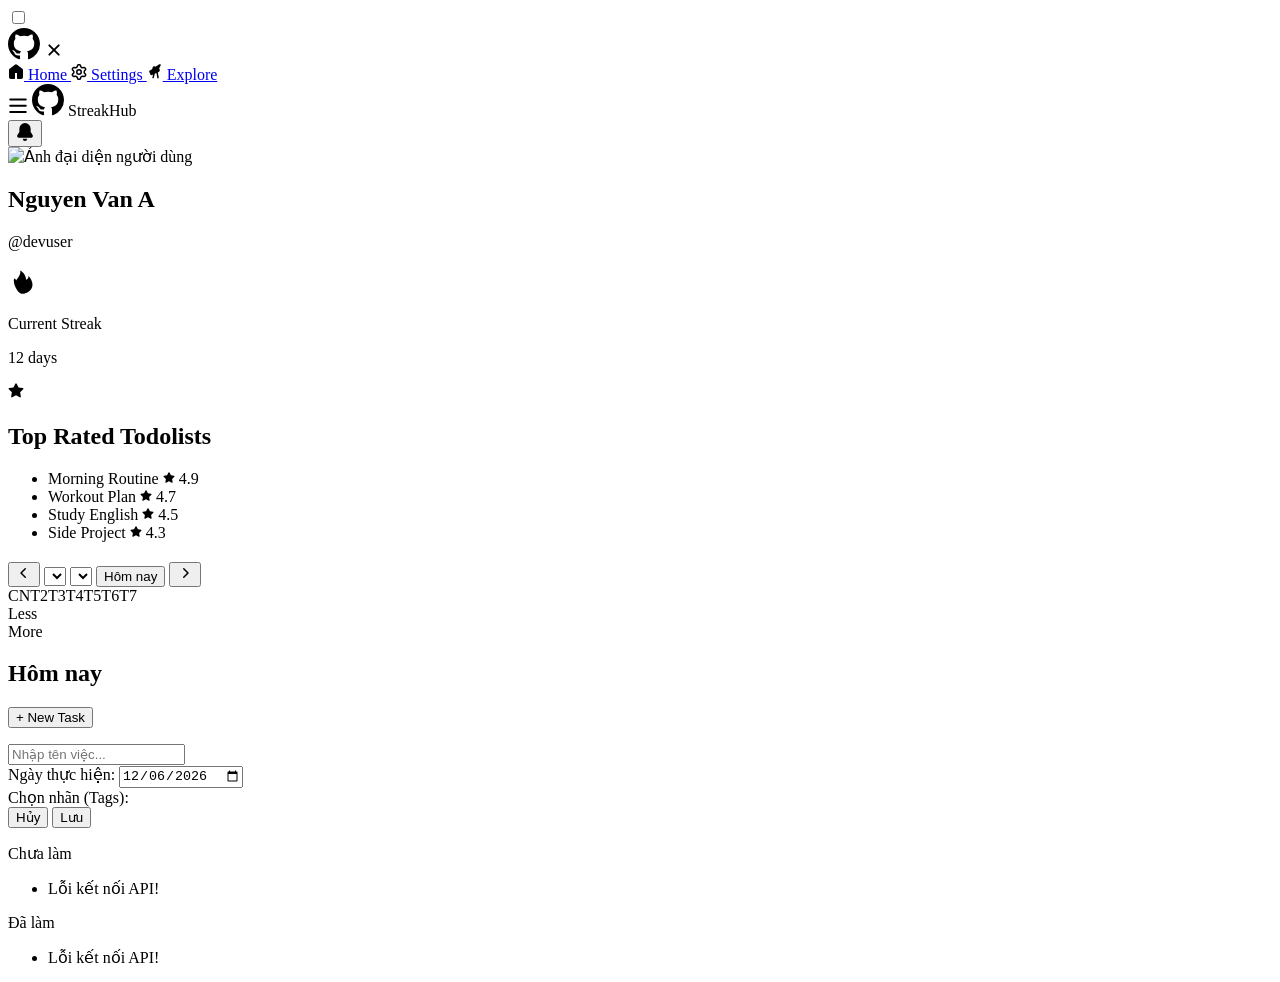
==== commit 9ccd9c2e: "Merge branch 'feature/todo-tags' into testmerge" ====
--- a/StreakHub.Web/index.html
+++ b/StreakHub.Web/index.html
@@ -1,280 +1,219 @@
 <!DOCTYPE html>
 <html lang="vi" class="bg-[#0d1117]">
 <head>
-  <meta charset="UTF-8" />
-  <meta name="viewport" content="width=device-width, initial-scale=1.0" />
-  <title>Explore · StreakHub</title>
-  <script src="https://cdn.tailwindcss.com"></script>
-  <link rel="stylesheet" href="css/style.css" />
+    <meta charset="UTF-8" />
+    <meta name="viewport" content="width=device-width, initial-scale=1.0" />
+    <title>StreakHub</title>
+    <script src="https://cdn.tailwindcss.com"></script>
 </head>
 <body class="bg-[#0d1117] text-[#c9d1d9] min-h-screen font-sans">
 
-  <!-- Navbar -->
-  <header class="bg-[#161b22] border-b border-[#30363d]">
-    <nav class="flex items-center justify-between px-4 py-3 gap-4">
-      <div class="flex items-center gap-3">
-        <button class="p-1.5 rounded-md hover:bg-[#30363d]" aria-label="Mở menu">
-          <svg height="20" viewBox="0 0 16 16" width="20" class="fill-[#c9d1d9]" aria-hidden="true">
-            <path d="M1 2.75A.75.75 0 0 1 1.75 2h12.5a.75.75 0 0 1 0 1.5H1.75A.75.75 0 0 1 1 2.75Zm0 5A.75.75 0 0 1 1.75 7h12.5a.75.75 0 0 1 0 1.5H1.75A.75.75 0 0 1 1 7.75ZM1.75 12h12.5a.75.75 0 0 1 0 1.5H1.75a.75.75 0 0 1 0-1.5Z"></path>
-          </svg>
-        </button>
-        <svg height="32" viewBox="0 0 16 16" width="32" class="fill-[#c9d1d9]" aria-hidden="true">
-          <path d="M8 0C3.58 0 0 3.58 0 8c0 3.54 2.29 6.53 5.47 7.59.4.07.55-.17.55-.38 0-.19-.01-.82-.01-1.49-2.01.37-2.53-.49-2.69-.94-.09-.23-.48-.94-.82-1.13-.28-.15-.68-.52-.01-.53.63-.01 1.08.58 1.23.82.72 1.21 1.87.87 2.33.66.07-.52.28-.87.51-1.07-1.78-.2-3.64-.89-3.64-3.95 0-.87.31-1.59.82-2.15-.08-.2-.36-1.02.08-2.12 0 0 .67-.21 2.2.82.64-.18 1.32-.27 2-.27.68 0 1.36.09 2 .27 1.53-1.04 2.2-.82 2.2-.82.44 1.1.16 1.92.08 2.12.51.56.82 1.27.82 2.15 0 3.07-1.87 3.75-3.65 3.95.29.25.54.73.54 1.48 0 1.07-.01 1.93-.01 2.2 0 .21.15.46.55.38A8.013 8.013 0 0 0 16 8c0-4.42-3.58-8-8-8z"></path>
-        </svg>
-        <span class="font-semibold text-[#c9d1d9]">Explore</span>
-      </div>
-
-      <div class="flex-1 max-w-md">
-        <input
-          type="text"
-          placeholder="Nhập mã Share..."
-          class="w-full bg-[#0d1117] border border-[#30363d] rounded-md px-3 py-1.5 text-sm text-[#c9d1d9] placeholder-[#6e7681] focus:outline-none focus:border-[#58a6ff]"
-        />
-      </div>
-
-      <div
-        id="reminder-container"
-        class="relative">
-        <button
-          id="bell-btn"
-          class="relative p-2 rounded-md border border-[#30363d] hover:border-[#c9d1d9] focus:outline-none transition-colors" 
-          aria-label="Thông báo"
-        >
-          <svg height="18" viewBox="0 0 16 16" width="18" class="fill-[#c9d1d9]" aria-hidden="true">
-            <path d="M8 16a2 2 0 0 0 1.985-1.75c.017-.137-.097-.25-.235-.25h-3.5c-.138 0-.252.113-.235.25A2 2 0 0 0 8 16ZM3 5a5 5 0 0 1 10 0v2.947c0 .05.015.098.042.139l1.703 2.555A1.519 1.519 0 0 1 13.482 13H2.518a1.516 1.516 0 0 1-1.263-2.359l1.703-2.555A.255.255 0 0 0 3 7.947Z"></path>
-          </svg>
-          <span
-            id="bell-badge"
-            class="absolute -top-1 -right-1 flex h-4 w-4 items-center justify-center rounded-full bg-[#f85149] text-[10px] font-bold text-white ring-2 ring-[#161b22]">0</span>
-        </button>
-
-        <div id="reminder-panel" class="hidden absolute right-0 mt-2 w-80 bg-[#161b22] border border-[#30363d] rounded-md shadow-2xl z-50">
-          <div class="px-4 py-3 border-b border-[#30363d] flex justify-between items-center bg-[#0d1117] rounded-t-md">
-            <span class="text-sm font-semibold text-[#c9d1d9]">Thông báo</span>
-            <button id="mark-all-read-btn" class="text-xs text-[#6e7681] hover:text-[#58a6ff]">Đánh dấu đã đọc</button>
-          </div>
-          <ul id="reminder-list" class="max-h-80 overflow-y-auto">
-             <!-- Reminders will be rendered here dynamically -->
-          </ul>
-          <a href="#" class="block px-4 py-2 text-center text-sm text-[#58a6ff] hover:underline border-t border-[#30363d] rounded-b-md bg-[#0d1117]">
-            Xem tất cả thông báo
-          </a>
+    <!-- Toggle state cho drawer (checkbox hack, không cần JS) -->
+    <input type="checkbox" id="drawer-toggle" class="peer hidden" />
+
+    <!-- Overlay tối phía sau drawer -->
+    <label for="drawer-toggle"
+           class="fixed inset-0 z-30 bg-black/60 opacity-0 pointer-events-none peer-checked:opacity-100 peer-checked:pointer-events-auto transition-opacity"
+           aria-hidden="true"></label>
+
+    <!-- Drawer / Menu dọc bên trái -->
+    <aside class="fixed top-0 left-0 z-40 h-full w-72 bg-[#0d1117] border-r border-[#30363d] -translate-x-full peer-checked:translate-x-0 transition-transform duration-300 overflow-y-auto">
+        <!-- Header drawer: logo + nút đóng -->
+        <div class="flex items-center justify-between px-4 py-3">
+            <svg height="32" viewBox="0 0 16 16" width="32" class="fill-[#c9d1d9]" aria-hidden="true">
+                <path d="M8 0C3.58 0 0 3.58 0 8c0 3.54 2.29 6.53 5.47 7.59.4.07.55-.17.55-.38 0-.19-.01-.82-.01-1.49-2.01.37-2.53-.49-2.69-.94-.09-.23-.48-.94-.82-1.13-.28-.15-.68-.52-.01-.53.63-.01 1.08.58 1.23.82.72 1.21 1.87.87 2.33.66.07-.52.28-.87.51-1.07-1.78-.2-3.64-.89-3.64-3.95 0-.87.31-1.59.82-2.15-.08-.2-.36-1.02.08-2.12 0 0 .67-.21 2.2.82.64-.18 1.32-.27 2-.27.68 0 1.36.09 2 .27 1.53-1.04 2.2-.82 2.2-.82.44 1.1.16 1.92.08 2.12.51.56.82 1.27.82 2.15 0 3.07-1.87 3.75-3.65 3.95.29.25.54.73.54 1.48 0 1.07-.01 1.93-.01 2.2 0 .21.15.46.55.38A8.013 8.013 0 0 0 16 8c0-4.42-3.58-8-8-8z"></path>
+            </svg>
+            <label for="drawer-toggle" class="p-1 rounded-md hover:bg-[#30363d] cursor-pointer" aria-label="Đóng menu">
+                <svg height="20" viewBox="0 0 16 16" width="20" class="fill-[#c9d1d9]" aria-hidden="true">
+                    <path d="M3.72 3.72a.75.75 0 0 1 1.06 0L8 6.94l3.22-3.22a.749.749 0 0 1 1.275.326.749.749 0 0 1-.215.734L9.06 8l3.22 3.22a.749.749 0 0 1-.326 1.275.749.749 0 0 1-.734-.215L8 9.06l-3.22 3.22a.751.751 0 0 1-1.042-.018.751.751 0 0 1-.018-1.042L6.94 8 3.72 4.78a.75.75 0 0 1 0-1.06Z"></path>
+                </svg>
+            </label>
         </div>
-      </div>
-    </nav>
-  </header>
-
-  <!-- Layout 3 cột -->
-  <div class="flex flex-col lg:flex-row gap-6 p-6 max-w-screen-2xl mx-auto">
-
-    <!-- Sidebar trái -->
-    <aside class="w-full lg:w-72 flex-shrink-0">
-      <div 
-       id="user-profile-card"
-       class="bg-[#161b22] border border-[#30363d] rounded-md p-4 mb-4 text-center">
-        <img
-          src="https://avatars.githubusercontent.com/u/9919?v=4"
-          alt="Ảnh đại diện người dùng"
-          class="w-28 h-28 rounded-full border border-[#30363d] mx-auto mb-3"
-        />
-        <p class="text-lg font-semibold text-[#c9d1d9]">Vanhby</p>
-      </div>
-
-      <div class="bg-[#161b22] border border-[#30363d] rounded-md divide-y divide-[#30363d]">
-        <a href="#" class="block px-4 py-3 text-sm text-[#58a6ff] hover:underline">0 starred topics</a>
-        <a href="#" class="block px-4 py-3 text-sm text-[#58a6ff] hover:underline">1 starred todolist</a>
-      </div>
-
-      <!-- Nhập mã code todo -->
-      <div class="bg-[#161b22] border border-[#30363d] rounded-md p-4 mt-4">
-        <div class="flex items-center gap-2 mb-3">
-          <svg height="16" viewBox="0 0 16 16" width="16" class="fill-[#c9d1d9]" aria-hidden="true"><path d="M4.72 3.22a.75.75 0 0 1 1.06 1.06L2.06 8l3.72 3.72a.749.749 0 0 1-.326 1.275.749.749 0 0 1-.734-.215L.47 8.53a.75.75 0 0 1 0-1.06Zm6.56 0a.75.75 0 0 1 1.06 0l4.25 4.25a.75.75 0 0 1 0 1.06l-4.25 4.25a.749.749 0 0 1-1.275-.326.749.749 0 0 1 .215-.734L13.94 8l-3.72-3.72a.75.75 0 0 1 0-1.06Z"></path></svg>
-          <h2 class="text-sm font-semibold text-[#c9d1d9]">Mở Todolist bằng mã</h2>
-        </div>
-        <input
-          type="text"
-          placeholder="VD: a1b2-c3d4"
-          class="w-full bg-[#0d1117] border border-[#30363d] rounded-md px-3 py-1.5 text-sm text-[#c9d1d9] placeholder-[#6e7681] focus:outline-none focus:border-[#58a6ff] mb-2"
-        />
-        <button class="w-full bg-[#238636] hover:bg-[#2ea043] text-white text-sm font-medium rounded-md px-3 py-1.5">Mở Todolist</button>
-      </div>
-
-      <!-- Phan DnD -->
-      <div class="bg-[#161b22] border border-[#30363d] rounded-md p-4 mt-4">
-        <div class="flex items-center justify-between mb-4">
-          <div class="flex items-center gap-2">
-            <svg height="16" viewBox="0 0 16 16" width="16" class="fill-[#c9d1d9]" aria-hidden="true">
-              <path d="M8 16a2 2 0 0 0 1.985-1.75c.017-.137-.097-.25-.235-.25h-3.5c-.138 0-.252.113-.235.25A2 2 0 0 0 8 16ZM3 5a5 5 0 0 1 10 0v2.947c0 .05.015.098.042.139l1.703 2.555A1.519 1.519 0 0 1 13.482 13H2.518a1.516 1.516 0 0 1-1.263-2.359l1.703-2.555A.255.255 0 0 0 3 7.947Z"></path>
-            </svg>
-            <h2 class="text-sm font-semibold text-[#c9d1d9]">Do Not Disturb</h2>
-          </div>
-          
-          <button 
-            id="dnd-toggle"
-            class="relative inline-flex h-5 w-9 items-center rounded-full bg-[#30363d] transition-colors focus:outline-none cursor-pointer"
-          >
-            <span class="inline-block h-3.5 w-3.5 translate-x-1 rounded-full bg-[#8b949e] transition-transform duration-200 ease-in-out"></span>
-          </button>
-        </div>
-
-        <div id="dnd-time-selectors" class="flex items-center gap-2 opacity-50 pointer-events-none transition-opacity duration-200">
-          <div class="flex-1">
-            <label class="block text-xs text-[#6e7681] mb-1">Từ giờ:</label>
-            <input 
-              id="dnd-start"
-              type="time" 
-              value="22:00"
-              style="color-scheme: dark;"
-              class="w-full bg-[#0d1117] border border-[#30363d] rounded-md px-2 py-1.5 text-sm text-[#c9d1d9] focus:outline-none focus:border-[#58a6ff] cursor-pointer"
-            />
-          </div>
-          
-          <div class="mt-5 text-[#6e7681]">
-            <svg height="14" viewBox="0 0 16 16" width="14" class="fill-current" aria-hidden="true">
-              <path d="M6.22 3.22a.75.75 0 0 1 1.06 0l4.25 4.25a.75.75 0 0 1 0 1.06l-4.25 4.25a.751.751 0 0 1-1.042-.018.751.751 0 0 1-.018-1.042L9.94 8 6.22 4.28a.75.75 0 0 1 0-1.06Z"></path>
-            </svg>
-          </div>
-
-          <div class="flex-1">
-            <label class="block text-xs text-[#6e7681] mb-1">Đến giờ:</label>
-            <input 
-              id="dnd-end"
-              type="time" 
-              value="07:00"
-              style="color-scheme: dark;"
-              class="w-full bg-[#0d1117] border border-[#30363d] rounded-md px-2 py-1.5 text-sm text-[#c9d1d9] focus:outline-none focus:border-[#58a6ff] cursor-pointer"
-            />
-          </div>
-        </div>
-      </div>
+
+        <!-- Nhóm menu chính -->
+        <nav class="px-2 py-2 border-b border-[#30363d]">
+            <!-- Home -->
+            <a href="#" class="flex items-center gap-3 px-3 py-2 rounded-md text-sm font-medium hover:bg-[#30363d]">
+                <svg height="16" viewBox="0 0 16 16" width="16" class="fill-[#c9d1d9]" aria-hidden="true"><path d="M6.906.664a1.749 1.749 0 0 1 2.187 0l5.25 4.2c.415.332.657.835.657 1.367v7.019A1.75 1.75 0 0 1 13.25 15h-3.5a.75.75 0 0 1-.75-.75V9H7v5.25a.75.75 0 0 1-.75.75h-3.5A1.75 1.75 0 0 1 1 13.25V6.231c0-.532.242-1.035.657-1.367l5.25-4.2Z"></path></svg>
+                Home
+            </a>
+
+            <!-- Settings (icon bánh răng) -->
+            <a href="#" class="flex items-center gap-3 px-3 py-2 rounded-md text-sm font-medium hover:bg-[#30363d]">
+                <svg height="16" viewBox="0 0 16 16" width="16" class="fill-[#c9d1d9]" aria-hidden="true"><path d="M8 0a8.2 8.2 0 0 1 .701.031C9.444.095 9.99.645 10.16 1.29l.288 1.107c.018.066.079.158.212.224.231.114.454.243.668.386.123.082.233.09.299.071l1.103-.303c.644-.176 1.392.021 1.82.63.27.385.506.792.704 1.218.315.675.111 1.422-.364 1.891l-.814.806c-.049.048-.098.147-.088.294.016.257.016.515 0 .772-.01.147.039.246.088.294l.814.806c.475.469.679 1.216.364 1.891a7.99 7.99 0 0 1-.704 1.217c-.428.61-1.176.807-1.82.63l-1.103-.303c-.066-.019-.176-.011-.299.071a5.93 5.93 0 0 1-.668.386c-.133.066-.194.158-.211.224l-.289 1.106c-.169.646-.715 1.196-1.458 1.26a8.13 8.13 0 0 1-1.402 0c-.743-.064-1.289-.614-1.458-1.26l-.289-1.106c-.018-.066-.078-.158-.211-.224a5.93 5.93 0 0 1-.668-.386c-.123-.082-.233-.09-.299-.071l-1.103.303c-.644.176-1.392-.021-1.82-.63a7.99 7.99 0 0 1-.704-1.217c-.315-.675-.111-1.422.364-1.891l.814-.806c.049-.048.098-.147.088-.294a6.214 6.214 0 0 1 0-.772c.01-.147-.039-.246-.088-.294l-.814-.806C.635 6.045.431 5.298.746 4.623a7.99 7.99 0 0 1 .704-1.217c.428-.61 1.176-.807 1.82-.63l1.103.303c.066.019.176.011.299-.071.214-.143.437-.272.668-.386.133-.066.193-.158.211-.224l.289-1.106C6.009.645 6.556.095 7.299.031A8.2 8.2 0 0 1 8 0Zm-.571 1.525c-.036.003-.108.036-.137.146l-.289 1.105c-.147.561-.549.967-.998 1.189-.173.086-.34.183-.5.29-.417.278-.97.423-1.529.27l-1.103-.303c-.109-.03-.175.016-.195.045-.22.312-.412.644-.573.99-.014.031-.021.11.059.19l.815.806c.411.406.562.957.53 1.456a4.709 4.709 0 0 0 0 .582c.032.499-.119 1.05-.53 1.456l-.815.806c-.081.08-.073.159-.059.19.162.346.353.677.573.989.02.03.085.076.195.046l1.102-.303c.56-.153 1.113-.008 1.53.27.161.107.328.204.501.29.447.222.85.629.997 1.189l.289 1.105c.029.109.101.143.137.146a6.6 6.6 0 0 0 1.142 0c.036-.003.108-.037.137-.146l.289-1.105c.147-.561.549-.967.998-1.189.173-.086.34-.183.5-.29.417-.278.97-.423 1.529-.27l1.103.303c.109.029.175-.016.195-.045.22-.313.411-.644.573-.99.014-.031.021-.11-.059-.19l-.815-.806c-.411-.406-.562-.957-.53-1.456a4.709 4.709 0 0 0 0-.582c-.032-.499.119-1.05.53-1.456l.815-.806c.081-.08.073-.159.059-.19a6.464 6.464 0 0 0-.573-.989c-.02-.03-.085-.076-.195-.046l-1.102.303c-.56.153-1.113.008-1.53-.27a4.44 4.44 0 0 0-.501-.29c-.447-.222-.85-.629-.997-1.189l-.289-1.105c-.029-.11-.101-.143-.137-.146a6.6 6.6 0 0 0-1.142 0ZM11 8a3 3 0 1 1-6 0 3 3 0 0 1 6 0ZM9.5 8a1.5 1.5 0 1 0-3.001.001A1.5 1.5 0 0 0 9.5 8Z"></path></svg>
+                Settings
+            </a>
+
+            <!-- Explore (icon kính thiên văn) -->
+            <a href="#" class="flex items-center gap-3 px-3 py-2 rounded-md text-sm font-medium hover:bg-[#30363d]">
+                <svg height="16" viewBox="0 0 16 16" width="16" class="fill-[#c9d1d9]" aria-hidden="true"><path d="M14.184 1.143C13.581.302 12.41.121 11.594.69L8.32 2.65l-1.045-.467a.75.75 0 0 0-.866.211l-.43.51a2.94 2.94 0 0 0-.661 2.142l-2.81 1.748a.75.75 0 0 0-.302.911l1.288 3.062a.75.75 0 0 0 .956.412l1.59-.612-.633 2.852a.75.75 0 0 0 1.464.325l.879-3.957 1.733-.667.732 4.638a.75.75 0 0 0 1.482-.234l-.815-5.165a2.94 2.94 0 0 0 1.673-1.475l.276-.598a.75.75 0 0 0-.083-.778l-.654-.872 1.59-3.493a1.748 1.748 0 0 0-.696-2.236Z"></path></svg>
+                Explore
+            </a>
+        </nav>
     </aside>
 
-    <!-- Cột giữa: Trending todolists -->
-    <main class="flex-1 min-w-0">
-      <!-- Tabs -->
-      <nav class="flex items-center gap-6 border-b border-[#30363d] mb-6 text-sm overflow-x-auto">
-        <a href="#" class="pb-3 border-b-2 border-[#f78166] font-semibold text-[#c9d1d9] whitespace-nowrap">Explore</a>
-        <a href="#" class="pb-3 text-[#6e7681] hover:text-[#c9d1d9] whitespace-nowrap">Topics</a>
-        <a href="#" class="pb-3 text-[#6e7681] hover:text-[#c9d1d9] whitespace-nowrap">Trending</a>
-        <a href="#" class="pb-3 text-[#6e7681] hover:text-[#c9d1d9] whitespace-nowrap">Collections</a>
-        <a href="#" class="pb-3 text-[#6e7681] hover:text-[#c9d1d9] whitespace-nowrap">Events</a>
-      </nav>
-
-      <h1 class="text-2xl font-semibold text-[#c9d1d9] mb-6">Trending Todolists hôm nay</h1>
-
-      <div class="space-y-4">
-        <!-- Card todolist 1 -->
-        <article class="bg-[#161b22] border border-[#30363d] rounded-md p-5">
-          <div class="flex items-start justify-between gap-3 mb-2">
-            <div class="flex items-center gap-2">
-              <svg height="16" viewBox="0 0 16 16" width="16" class="fill-[#6e7681] flex-shrink-0" aria-hidden="true"><path d="M2 2.5A2.5 2.5 0 0 1 4.5 0h8.75a.75.75 0 0 1 .75.75v12.5a.75.75 0 0 1-.75.75h-2.5a.75.75 0 0 1 0-1.5h1.75v-2h-8a1 1 0 0 0-.714 1.7.75.75 0 1 1-1.072 1.05A2.495 2.495 0 0 1 2 11.5Zm10.5-1h-8a1 1 0 0 0-1 1v6.708A2.486 2.486 0 0 1 4.5 9h8Z"></path></svg>
-              <a href="#" class="text-[#58a6ff] font-semibold hover:underline">duclananh / Morning Routine</a>
-            </div>
-            <button class="flex items-center gap-1 border border-[#30363d] rounded-md px-2 py-1 text-xs text-[#c9d1d9] hover:border-[#c9d1d9] flex-shrink-0">
-              <svg height="12" viewBox="0 0 16 16" width="12" class="fill-[#e3b341]" aria-hidden="true"><path d="M8 .25a.75.75 0 0 1 .673.418l1.882 3.815 4.21.612a.75.75 0 0 1 .416 1.279l-3.046 2.97.719 4.192a.751.751 0 0 1-1.088.791L8 12.347l-3.766 1.98a.75.75 0 0 1-1.088-.79l.72-4.194L.818 6.374a.75.75 0 0 1 .416-1.28l4.21-.611L7.327.668A.75.75 0 0 1 8 .25Z"></path></svg>
-              Star
+    <!-- Navbar -->
+    <header class="bg-[#161b22] border-b border-[#30363d] relative z-20">
+        <nav class="flex items-center justify-between px-4 py-3 gap-4">
+            <!-- Hamburger + Logo -->
+            <div class="flex items-center gap-3">
+                <label for="drawer-toggle" class="p-1.5 rounded-md hover:bg-[#30363d] cursor-pointer" aria-label="Mở menu">
+                    <svg height="20" viewBox="0 0 16 16" width="20" class="fill-[#c9d1d9]" aria-hidden="true">
+                        <path d="M1 2.75A.75.75 0 0 1 1.75 2h12.5a.75.75 0 0 1 0 1.5H1.75A.75.75 0 0 1 1 2.75Zm0 5A.75.75 0 0 1 1.75 7h12.5a.75.75 0 0 1 0 1.5H1.75A.75.75 0 0 1 1 7.75ZM1.75 12h12.5a.75.75 0 0 1 0 1.5H1.75a.75.75 0 0 1 0-1.5Z"></path>
+                    </svg>
+                </label>
+                <svg height="32" viewBox="0 0 16 16" width="32" class="fill-[#c9d1d9]" aria-hidden="true">
+                    <path d="M8 0C3.58 0 0 3.58 0 8c0 3.54 2.29 6.53 5.47 7.59.4.07.55-.17.55-.38 0-.19-.01-.82-.01-1.49-2.01.37-2.53-.49-2.69-.94-.09-.23-.48-.94-.82-1.13-.28-.15-.68-.52-.01-.53.63-.01 1.08.58 1.23.82.72 1.21 1.87.87 2.33.66.07-.52.28-.87.51-1.07-1.78-.2-3.64-.89-3.64-3.95 0-.87.31-1.59.82-2.15-.08-.2-.36-1.02.08-2.12 0 0 .67-.21 2.2.82.64-.18 1.32-.27 2-.27.68 0 1.36.09 2 .27 1.53-1.04 2.2-.82 2.2-.82.44 1.1.16 1.92.08 2.12.51.56.82 1.27.82 2.15 0 3.07-1.87 3.75-3.65 3.95.29.25.54.73.54 1.48 0 1.07-.01 1.93-.01 2.2 0 .21.15.46.55.38A8.013 8.013 0 0 0 16 8c0-4.42-3.58-8-8-8z"></path>
+                </svg>
+                <span class="font-semibold text-[#c9d1d9] hidden sm:inline">StreakHub</span>
+            </div>
+
+            <!-- Noti -->
+            <button class="p-2 rounded-md border border-[#30363d] hover:border-[#c9d1d9]" aria-label="Thông báo">
+                <svg height="18" viewBox="0 0 16 16" width="18" class="fill-[#c9d1d9]" aria-hidden="true">
+                    <path d="M8 16a2 2 0 0 0 1.985-1.75c.017-.137-.097-.25-.235-.25h-3.5c-.138 0-.252.113-.235.25A2 2 0 0 0 8 16ZM3 5a5 5 0 0 1 10 0v2.947c0 .05.015.098.042.139l1.703 2.555A1.519 1.519 0 0 1 13.482 13H2.518a1.516 1.516 0 0 1-1.263-2.359l1.703-2.555A.255.255 0 0 0 3 7.947Z"></path>
+                </svg>
             </button>
-          </div>
-          <p class="text-sm text-[#6e7681] mb-3">Thói quen buổi sáng giúp bạn bắt đầu ngày mới hiệu quả: thiền, tập thể dục, đọc sách.</p>
-          <div class="flex items-center gap-4 text-xs text-[#6e7681]">
-            <span class="flex items-center gap-1"><span class="w-3 h-3 rounded-full bg-[#39d353] inline-block"></span>Habit</span>
-            <span class="flex items-center gap-1">
-              <svg height="12" viewBox="0 0 16 16" width="12" class="fill-[#e3b341]" aria-hidden="true"><path d="M8 .25a.75.75 0 0 1 .673.418l1.882 3.815 4.21.612a.75.75 0 0 1 .416 1.279l-3.046 2.97.719 4.192a.751.751 0 0 1-1.088.791L8 12.347l-3.766 1.98a.75.75 0 0 1-1.088-.79l.72-4.194L.818 6.374a.75.75 0 0 1 .416-1.28l4.21-.611L7.327.668A.75.75 0 0 1 8 .25Z"></path></svg>
-              4.9
-            </span>
-            <span>2.3k lượt dùng</span>
-          </div>
-        </article>
-
-        <!-- Card todolist 2 -->
-        <article class="bg-[#161b22] border border-[#30363d] rounded-md p-5">
-          <div class="flex items-start justify-between gap-3 mb-2">
-            <div class="flex items-center gap-2">
-              <svg height="16" viewBox="0 0 16 16" width="16" class="fill-[#6e7681] flex-shrink-0" aria-hidden="true"><path d="M2 2.5A2.5 2.5 0 0 1 4.5 0h8.75a.75.75 0 0 1 .75.75v12.5a.75.75 0 0 1-.75.75h-2.5a.75.75 0 0 1 0-1.5h1.75v-2h-8a1 1 0 0 0-.714 1.7.75.75 0 1 1-1.072 1.05A2.495 2.495 0 0 1 2 11.5Zm10.5-1h-8a1 1 0 0 0-1 1v6.708A2.486 2.486 0 0 1 4.5 9h8Z"></path></svg>
-              <a href="#" class="text-[#58a6ff] font-semibold hover:underline">minhtri / Workout Plan</a>
-            </div>
-            <button class="flex items-center gap-1 border border-[#30363d] rounded-md px-2 py-1 text-xs text-[#c9d1d9] hover:border-[#c9d1d9] flex-shrink-0">
-              <svg height="12" viewBox="0 0 16 16" width="12" class="fill-[#e3b341]" aria-hidden="true"><path d="M8 .25a.75.75 0 0 1 .673.418l1.882 3.815 4.21.612a.75.75 0 0 1 .416 1.279l-3.046 2.97.719 4.192a.751.751 0 0 1-1.088.791L8 12.347l-3.766 1.98a.75.75 0 0 1-1.088-.79l.72-4.194L.818 6.374a.75.75 0 0 1 .416-1.28l4.21-.611L7.327.668A.75.75 0 0 1 8 .25Z"></path></svg>
-              Star
-            </button>
-          </div>
-          <p class="text-sm text-[#6e7681] mb-3">Lịch tập luyện 6 ngày/tuần cho người mới: push, pull, legs và cardio xen kẽ.</p>
-          <div class="flex items-center gap-4 text-xs text-[#6e7681]">
-            <span class="flex items-center gap-1"><span class="w-3 h-3 rounded-full bg-[#26a641] inline-block"></span>Fitness</span>
-            <span class="flex items-center gap-1">
-              <svg height="12" viewBox="0 0 16 16" width="12" class="fill-[#e3b341]" aria-hidden="true"><path d="M8 .25a.75.75 0 0 1 .673.418l1.882 3.815 4.21.612a.75.75 0 0 1 .416 1.279l-3.046 2.97.719 4.192a.751.751 0 0 1-1.088.791L8 12.347l-3.766 1.98a.75.75 0 0 1-1.088-.79l.72-4.194L.818 6.374a.75.75 0 0 1 .416-1.28l4.21-.611L7.327.668A.75.75 0 0 1 8 .25Z"></path></svg>
-              4.7
-            </span>
-            <span>1.8k lượt dùng</span>
-          </div>
-        </article>
-
-        <!-- Card todolist 3 -->
-        <article class="bg-[#161b22] border border-[#30363d] rounded-md p-5">
-          <div class="flex items-start justify-between gap-3 mb-2">
-            <div class="flex items-center gap-2">
-              <svg height="16" viewBox="0 0 16 16" width="16" class="fill-[#6e7681] flex-shrink-0" aria-hidden="true"><path d="M2 2.5A2.5 2.5 0 0 1 4.5 0h8.75a.75.75 0 0 1 .75.75v12.5a.75.75 0 0 1-.75.75h-2.5a.75.75 0 0 1 0-1.5h1.75v-2h-8a1 1 0 0 0-.714 1.7.75.75 0 1 1-1.072 1.05A2.495 2.495 0 0 1 2 11.5Zm10.5-1h-8a1 1 0 0 0-1 1v6.708A2.486 2.486 0 0 1 4.5 9h8Z"></path></svg>
-              <a href="#" class="text-[#58a6ff] font-semibold hover:underline">lan.pham / Study English 90 Days</a>
-            </div>
-            <button class="flex items-center gap-1 border border-[#30363d] rounded-md px-2 py-1 text-xs text-[#c9d1d9] hover:border-[#c9d1d9] flex-shrink-0">
-              <svg height="12" viewBox="0 0 16 16" width="12" class="fill-[#e3b341]" aria-hidden="true"><path d="M8 .25a.75.75 0 0 1 .673.418l1.882 3.815 4.21.612a.75.75 0 0 1 .416 1.279l-3.046 2.97.719 4.192a.751.751 0 0 1-1.088.791L8 12.347l-3.766 1.98a.75.75 0 0 1-1.088-.79l.72-4.194L.818 6.374a.75.75 0 0 1 .416-1.28l4.21-.611L7.327.668A.75.75 0 0 1 8 .25Z"></path></svg>
-              Star
-            </button>
-          </div>
-          <p class="text-sm text-[#6e7681] mb-3">Lộ trình học tiếng Anh 90 ngày: từ vựng, nghe, nói mỗi ngày một chút.</p>
-          <div class="flex items-center gap-4 text-xs text-[#6e7681]">
-            <span class="flex items-center gap-1"><span class="w-3 h-3 rounded-full bg-[#006d32] inline-block"></span>Learning</span>
-            <span class="flex items-center gap-1">
-              <svg height="12" viewBox="0 0 16 16" width="12" class="fill-[#e3b341]" aria-hidden="true"><path d="M8 .25a.75.75 0 0 1 .673.418l1.882 3.815 4.21.612a.75.75 0 0 1 .416 1.279l-3.046 2.97.719 4.192a.751.751 0 0 1-1.088.791L8 12.347l-3.766 1.98a.75.75 0 0 1-1.088-.79l.72-4.194L.818 6.374a.75.75 0 0 1 .416-1.28l4.21-.611L7.327.668A.75.75 0 0 1 8 .25Z"></path></svg>
-              4.6
-            </span>
-            <span>1.2k lượt dùng</span>
-          </div>
-        </article>
-      </div>
-
-      <a href="#" class="inline-flex items-center gap-1 mt-4 text-sm text-[#58a6ff] hover:underline">
-        Xem thêm trending todolists
-        <svg height="14" viewBox="0 0 16 16" width="14" class="fill-[#58a6ff]" aria-hidden="true"><path d="M6.22 3.22a.75.75 0 0 1 1.06 0l4.25 4.25a.75.75 0 0 1 0 1.06l-4.25 4.25a.751.751 0 0 1-1.042-.018.751.751 0 0 1-.018-1.042L9.94 8 6.22 4.28a.75.75 0 0 1 0-1.06Z"></path></svg>
-      </a>
-    </main>
-
-  <!-- Panel phải: Việc hôm nay -->
- <aside class="w-full lg:w-80 flex-shrink-0">
-    <div class="bg-[#161b22] border border-[#30363d] rounded-md p-4">
-      <div class="flex items-center justify-between mb-1">
-        <h2 class="text-sm font-semibold text-[#c9d1d9]">Hôm nay</h2>
-        <span id="today-progress" class="text-xs text-[#6e7681]"></span>
-        <button onclick="toggleTaskForm()" class="bg-[#238636] hover:bg-[#2ea043] text-white text-[10px] px-2 py-0.5 rounded border border-[rgba(240,246,252,0.1)] transition-colors">
-          + New Task
-        </button>
-      </div>
-      <p id="today-date" class="text-xs text-[#6e7681] mb-3"></p>
-
-      <div id="taskCreationForm" class="hidden my-3 p-3 border border-[#30363d] rounded bg-[#0d1117]">
-        <input type="text" id="inputTodoTitle" placeholder="Nhập tên việc..." autocomplete="off" class="w-full bg-[#161b22] border border-[#30363d] rounded px-2 py-1 text-xs text-[#c9d1d9] mb-2 focus:outline-none focus:border-[#58a6ff]">
-        <div class="mb-2">
-          <label class="block text-[10px] text-[#8b949e] mb-0.5">Ngày thực hiện:</label>
-          <input type="date" id="inputTodoDate" class="bg-[#161b22] border border-[#30363d] rounded px-2 py-1 text-xs text-[#c9d1d9] focus:outline-none">
-        </div>
-        <div class="mb-3">
-          <label class="block text-[10px] text-[#8b949e] mb-1">Chọn nhãn (Tags):</label>
-          <div id="formTagsContainer" class="flex flex-wrap gap-1.5"></div>
-        </div>
-        <div class="flex justify-end gap-1.5 text-xs">
-          <button onclick="toggleTaskForm()" class="px-2 py-1 hover:bg-[#30363d] rounded">Hủy</button>
-          <button onclick="submitTodo()" class="bg-[#238636] px-2 py-1 text-white rounded font-medium">Lưu</button>
-        </div>
-      </div>
-
-      <p class="text-xs font-semibold text-[#6e7681] uppercase tracking-wide mb-2">Chưa làm</p>
-      <ul id="todo-pending" class="space-y-2 mb-4"></ul>
-
-      <p class="text-xs font-semibold text-[#6e7681] uppercase tracking-wide mb-2">Đã làm</p>
-      <ul id="todo-done" class="space-y-2"></ul>
-    </div>
-  </aside>
-<script>
+        </nav>
+    </header>
+
+    <!-- Layout 3 cột -->
+    <div class="flex flex-col lg:flex-row gap-6 p-6 max-w-screen-2xl mx-auto">
+
+        <!-- Sidebar trái -->
+        <aside class="w-full lg:w-72 flex-shrink-0">
+            <img src="https://avatars.githubusercontent.com/u/9919?v=4"
+                 alt="Ảnh đại diện người dùng"
+                 class="w-32 h-32 rounded-full border border-[#30363d] mb-4" />
+            <h1 class="text-xl font-semibold text-[#c9d1d9]">Nguyen Van A</h1>
+            <p class="text-[#6e7681] mb-4">@devuser</p>
+
+            <!-- Current Streak -->
+            <div class="bg-[#161b22] border border-[#30363d] rounded-md p-4 flex items-center gap-3 mb-4">
+                <svg height="28" viewBox="0 0 24 24" width="28" class="fill-[#f78166]" aria-hidden="true">
+                    <path d="M12 23c4.97 0 9-3.58 9-8 0-2.5-1.5-5.5-3.5-7.5.5 2-1 3-2 3.5 0-3-2-6.5-5-8 .5 4-2 6-3.5 8.5C5.5 8.5 5 10.5 5 12c0 4.42 4.03 11 7 11z" />
+                </svg>
+                <div>
+                    <p class="text-sm text-[#6e7681]">Current Streak</p>
+                    <p class="text-lg font-bold text-[#c9d1d9]">12 days</p>
+                </div>
+            </div>
+
+            <!-- Top rated todolists -->
+            <div class="bg-[#161b22] border border-[#30363d] rounded-md p-4">
+                <div class="flex items-center gap-2 mb-3">
+                    <svg height="16" viewBox="0 0 16 16" width="16" class="fill-[#e3b341]" aria-hidden="true">
+                        <path d="M8 .25a.75.75 0 0 1 .673.418l1.882 3.815 4.21.612a.75.75 0 0 1 .416 1.279l-3.046 2.97.719 4.192a.751.751 0 0 1-1.088.791L8 12.347l-3.766 1.98a.75.75 0 0 1-1.088-.79l.72-4.194L.818 6.374a.75.75 0 0 1 .416-1.28l4.21-.611L7.327.668A.75.75 0 0 1 8 .25Z"></path>
+                    </svg>
+                    <h2 class="text-sm font-semibold text-[#c9d1d9]">Top Rated Todolists</h2>
+                </div>
+
+                <ul class="space-y-2">
+                    <li class="flex items-center justify-between gap-2 p-2 rounded-md hover:bg-[#30363d]">
+                        <span class="text-sm text-[#c9d1d9] truncate">Morning Routine</span>
+                        <span class="flex items-center gap-1 text-xs text-[#e3b341] flex-shrink-0">
+                            <svg height="12" viewBox="0 0 16 16" width="12" class="fill-[#e3b341]" aria-hidden="true"><path d="M8 .25a.75.75 0 0 1 .673.418l1.882 3.815 4.21.612a.75.75 0 0 1 .416 1.279l-3.046 2.97.719 4.192a.751.751 0 0 1-1.088.791L8 12.347l-3.766 1.98a.75.75 0 0 1-1.088-.79l.72-4.194L.818 6.374a.75.75 0 0 1 .416-1.28l4.21-.611L7.327.668A.75.75 0 0 1 8 .25Z"></path></svg>
+                            4.9
+                        </span>
+                    </li>
+                    <li class="flex items-center justify-between gap-2 p-2 rounded-md hover:bg-[#30363d]">
+                        <span class="text-sm text-[#c9d1d9] truncate">Workout Plan</span>
+                        <span class="flex items-center gap-1 text-xs text-[#e3b341] flex-shrink-0">
+                            <svg height="12" viewBox="0 0 16 16" width="12" class="fill-[#e3b341]" aria-hidden="true"><path d="M8 .25a.75.75 0 0 1 .673.418l1.882 3.815 4.21.612a.75.75 0 0 1 .416 1.279l-3.046 2.97.719 4.192a.751.751 0 0 1-1.088.791L8 12.347l-3.766 1.98a.75.75 0 0 1-1.088-.79l.72-4.194L.818 6.374a.75.75 0 0 1 .416-1.28l4.21-.611L7.327.668A.75.75 0 0 1 8 .25Z"></path></svg>
+                            4.7
+                        </span>
+                    </li>
+                    <li class="flex items-center justify-between gap-2 p-2 rounded-md hover:bg-[#30363d]">
+                        <span class="text-sm text-[#c9d1d9] truncate">Study English</span>
+                        <span class="flex items-center gap-1 text-xs text-[#e3b341] flex-shrink-0">
+                            <svg height="12" viewBox="0 0 16 16" width="12" class="fill-[#e3b341]" aria-hidden="true"><path d="M8 .25a.75.75 0 0 1 .673.418l1.882 3.815 4.21.612a.75.75 0 0 1 .416 1.279l-3.046 2.97.719 4.192a.751.751 0 0 1-1.088.791L8 12.347l-3.766 1.98a.75.75 0 0 1-1.088-.79l.72-4.194L.818 6.374a.75.75 0 0 1 .416-1.28l4.21-.611L7.327.668A.75.75 0 0 1 8 .25Z"></path></svg>
+                            4.5
+                        </span>
+                    </li>
+                    <li class="flex items-center justify-between gap-2 p-2 rounded-md hover:bg-[#30363d]">
+                        <span class="text-sm text-[#c9d1d9] truncate">Side Project</span>
+                        <span class="flex items-center gap-1 text-xs text-[#e3b341] flex-shrink-0">
+                            <svg height="12" viewBox="0 0 16 16" width="12" class="fill-[#e3b341]" aria-hidden="true"><path d="M8 .25a.75.75 0 0 1 .673.418l1.882 3.815 4.21.612a.75.75 0 0 1 .416 1.279l-3.046 2.97.719 4.192a.751.751 0 0 1-1.088.791L8 12.347l-3.766 1.98a.75.75 0 0 1-1.088-.79l.72-4.194L.818 6.374a.75.75 0 0 1 .416-1.28l4.21-.611L7.327.668A.75.75 0 0 1 8 .25Z"></path></svg>
+                            4.3
+                        </span>
+                    </li>
+                </ul>
+            </div>
+        </aside>
+
+        <!-- Main Content: Lịch (giữ nguyên phần lịch hiện có) -->
+        <main class="flex-1 min-w-0">
+            <div class="bg-[#161b22] border border-[#30363d] rounded-md p-5">
+
+                <div class="flex items-center justify-between mb-4 gap-2 flex-wrap">
+                    <h2 id="cal-title" class="text-base font-semibold text-[#c9d1d9]"></h2>
+                    <div class="flex items-center gap-2">
+                        <button id="prev-month" class="p-1.5 rounded-md border border-[#30363d] hover:border-[#c9d1d9]" aria-label="Tháng trước">
+                            <svg height="16" viewBox="0 0 16 16" width="16" class="fill-[#c9d1d9]" aria-hidden="true"><path d="M9.78 12.78a.75.75 0 0 1-1.06 0L4.47 8.53a.75.75 0 0 1 0-1.06l4.25-4.25a.751.751 0 0 1 1.042.018.751.751 0 0 1 .018 1.042L6.06 8l3.72 3.72a.75.75 0 0 1 0 1.06Z"></path></svg>
+                        </button>
+                        <select id="month-select" class="bg-[#0d1117] border border-[#30363d] rounded-md px-2 py-1.5 text-sm text-[#c9d1d9] focus:outline-none focus:border-[#58a6ff]"></select>
+                        <select id="year-select" class="bg-[#0d1117] border border-[#30363d] rounded-md px-2 py-1.5 text-sm text-[#c9d1d9] focus:outline-none focus:border-[#58a6ff]"></select>
+                        <button id="today-btn" class="px-3 py-1.5 rounded-md border border-[#30363d] text-sm text-[#c9d1d9] hover:border-[#c9d1d9]">Hôm nay</button>
+                        <button id="next-month" class="p-1.5 rounded-md border border-[#30363d] hover:border-[#c9d1d9]" aria-label="Tháng sau">
+                            <svg height="16" viewBox="0 0 16 16" width="16" class="fill-[#c9d1d9]" aria-hidden="true"><path d="M6.22 3.22a.75.75 0 0 1 1.06 0l4.25 4.25a.75.75 0 0 1 0 1.06l-4.25 4.25a.751.751 0 0 1-1.042-.018.751.751 0 0 1-.018-1.042L9.94 8 6.22 4.28a.75.75 0 0 1 0-1.06Z"></path></svg>
+                        </button>
+                    </div>
+                </div>
+
+                <div class="grid grid-cols-7 gap-2 mb-2 text-center text-xs text-[#6e7681]">
+                    <span>CN</span><span>T2</span><span>T3</span><span>T4</span><span>T5</span><span>T6</span><span>T7</span>
+                </div>
+
+                <div id="calendar" class="grid grid-cols-7 gap-2"></div>
+
+                <div class="flex items-center justify-end gap-2 mt-4 text-xs text-[#6e7681]">
+                    <span>Less</span>
+                    <div class="w-3 h-3 rounded-sm bg-[#161b22] border border-[#30363d]"></div>
+                    <div class="w-3 h-3 rounded-sm bg-[#0e4429]"></div>
+                    <div class="w-3 h-3 rounded-sm bg-[#006d32]"></div>
+                    <div class="w-3 h-3 rounded-sm bg-[#26a641]"></div>
+                    <div class="w-3 h-3 rounded-sm bg-[#39d353]"></div>
+                    <span>More</span>
+                </div>
+            </div>
+        </main>
+
+        <!-- Panel phải: Việc hôm nay -->
+        <aside class="w-full lg:w-80 flex-shrink-0">
+            <div class="bg-[#161b22] border border-[#30363d] rounded-md p-4">
+                <div class="flex items-center justify-between mb-1">
+                    <h2 class="text-sm font-semibold text-[#c9d1d9]">Hôm nay</h2>
+                    <span id="today-progress" class="text-xs text-[#6e7681]"></span>
+                    <button onclick="toggleTaskForm()" class="bg-[#238636] hover:bg-[#2ea043] text-white text-[10px] px-2 py-0.5 rounded border border-[rgba(240,246,252,0.1)] transition-colors">
+                        + New Task
+                    </button>
+                </div>
+                <p id="today-date" class="text-xs text-[#6e7681] mb-3"></p>
+
+                <div id="taskCreationForm" class="hidden my-3 p-3 border border-[#30363d] rounded bg-[#0d1117]">
+                    <input type="text" id="inputTodoTitle" placeholder="Nhập tên việc..." autocomplete="off" class="w-full bg-[#161b22] border border-[#30363d] rounded px-2 py-1 text-xs text-[#c9d1d9] mb-2 focus:outline-none focus:border-[#58a6ff]">
+                    <div class="mb-2">
+                        <label class="block text-[10px] text-[#8b949e] mb-0.5">Ngày thực hiện:</label>
+                        <input type="date" id="inputTodoDate" class="bg-[#161b22] border border-[#30363d] rounded px-2 py-1 text-xs text-[#c9d1d9] focus:outline-none">
+                    </div>
+                    <div class="mb-3">
+                        <label class="block text-[10px] text-[#8b949e] mb-1">Chọn nhãn (Tags):</label>
+                        <div id="formTagsContainer" class="flex flex-wrap gap-1.5"></div>
+                    </div>
+                    <div class="flex justify-end gap-1.5 text-xs">
+                        <button onclick="toggleTaskForm()" class="px-2 py-1 hover:bg-[#30363d] rounded">Hủy</button>
+                        <button onclick="submitTodo()" class="bg-[#238636] px-2 py-1 text-white rounded font-medium">Lưu</button>
+                    </div>
+                </div>
+
+                <p class="text-xs font-semibold text-[#6e7681] uppercase tracking-wide mb-2">Chưa làm</p>
+                <ul id="todo-pending" class="space-y-2 mb-4"></ul>
+
+                <p class="text-xs font-semibold text-[#6e7681] uppercase tracking-wide mb-2">Đã làm</p>
+                <ul id="todo-done" class="space-y-2"></ul>
+            </div>
+        </aside>
+        <script>
     const API_BASE = "https://localhost:7263/api";
 
     document.addEventListener('DOMContentLoaded', () => {
@@ -283,7 +222,7 @@
         document.getElementById('inputTodoDate').value = todayStr;
       }
       loadTags();
-      loadTodosByDay(todayStr); 
+      loadTodosByDay(todayStr);
     });
 
     function toggleTaskForm() {
@@ -340,7 +279,7 @@
         if(res.ok) {
           document.getElementById('inputTodoTitle').value = '';
           toggleTaskForm();
-          loadTodosByDay(taskDate); 
+          loadTodosByDay(taskDate);
         }
       } catch (err) {
         console.error("Lỗi khi tạo Todo mới:", err);
@@ -405,7 +344,7 @@
         doneList.innerHTML = '<li class="text-xs text-red-500/80 p-1">Lỗi kết nối API!</li>';
       }
     }
-  </script>
-  <script type="module" src="./js/main.js"></script>
+        </script>
+        <script type="module" src="./js/main.js"></script>
 </body>
 </html>
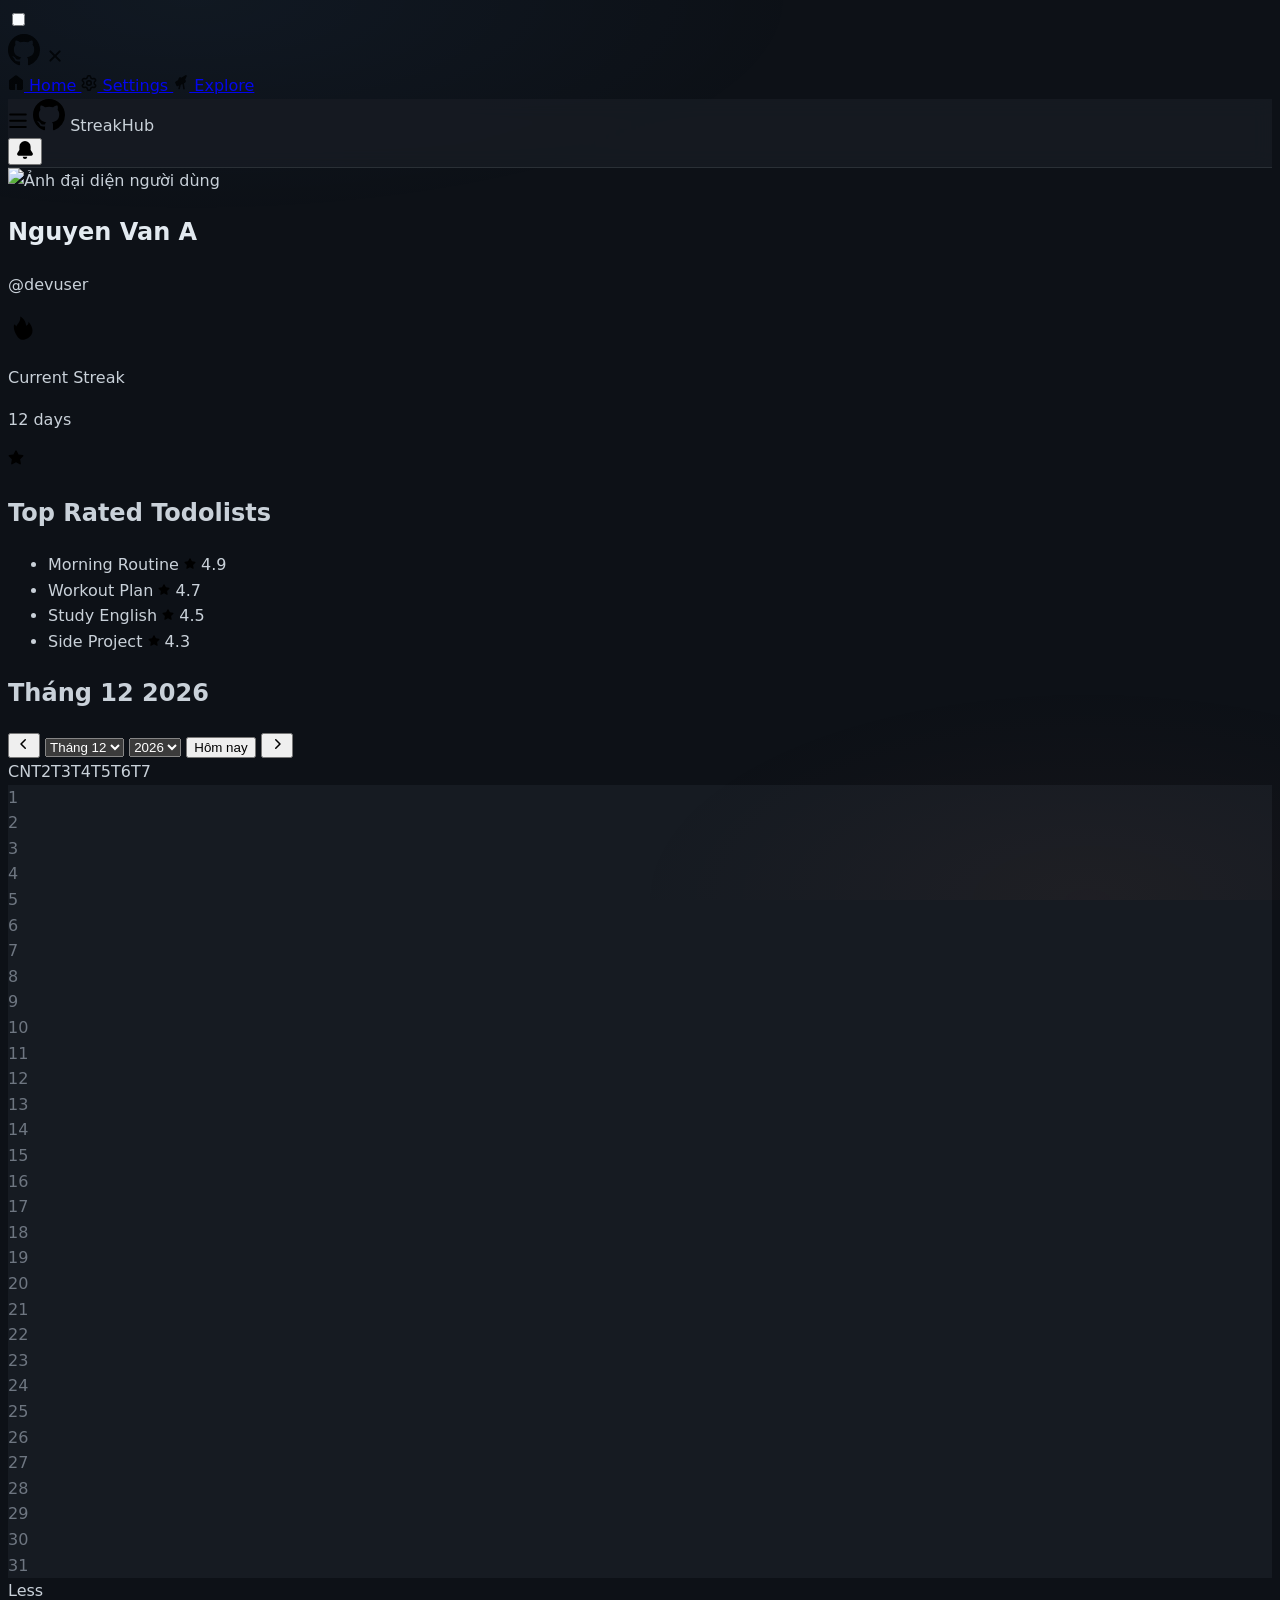
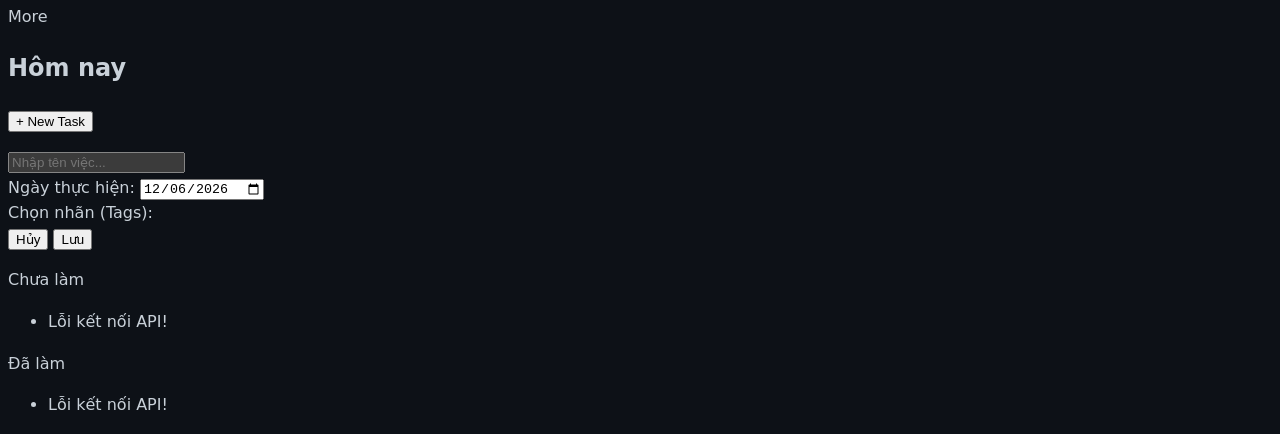
==== commit 957e1a72: "refactor code" ====
--- a/StreakHub.Web/index.html
+++ b/StreakHub.Web/index.html
@@ -4,7 +4,8 @@
     <meta charset="UTF-8" />
     <meta name="viewport" content="width=device-width, initial-scale=1.0" />
     <title>StreakHub</title>
-    <script src="https://cdn.tailwindcss.com"></script>
+    <script src="http://cdn.tailwindcss.com"></script>
+    <link rel="stylesheet" href="css/style.css" />
 </head>
 <body class="bg-[#0d1117] text-[#c9d1d9] min-h-screen font-sans">
 
@@ -33,7 +34,7 @@
         <!-- Nhóm menu chính -->
         <nav class="px-2 py-2 border-b border-[#30363d]">
             <!-- Home -->
-            <a href="#" class="flex items-center gap-3 px-3 py-2 rounded-md text-sm font-medium hover:bg-[#30363d]">
+            <a href="index.html" class="flex items-center gap-3 px-3 py-2 rounded-md text-sm font-medium hover:bg-[#30363d]">
                 <svg height="16" viewBox="0 0 16 16" width="16" class="fill-[#c9d1d9]" aria-hidden="true"><path d="M6.906.664a1.749 1.749 0 0 1 2.187 0l5.25 4.2c.415.332.657.835.657 1.367v7.019A1.75 1.75 0 0 1 13.25 15h-3.5a.75.75 0 0 1-.75-.75V9H7v5.25a.75.75 0 0 1-.75.75h-3.5A1.75 1.75 0 0 1 1 13.25V6.231c0-.532.242-1.035.657-1.367l5.25-4.2Z"></path></svg>
                 Home
             </a>
@@ -45,7 +46,7 @@
             </a>
 
             <!-- Explore (icon kính thiên văn) -->
-            <a href="#" class="flex items-center gap-3 px-3 py-2 rounded-md text-sm font-medium hover:bg-[#30363d]">
+            <a href="explore.html" class="flex items-center gap-3 px-3 py-2 rounded-md text-sm font-medium hover:bg-[#30363d]">
                 <svg height="16" viewBox="0 0 16 16" width="16" class="fill-[#c9d1d9]" aria-hidden="true"><path d="M14.184 1.143C13.581.302 12.41.121 11.594.69L8.32 2.65l-1.045-.467a.75.75 0 0 0-.866.211l-.43.51a2.94 2.94 0 0 0-.661 2.142l-2.81 1.748a.75.75 0 0 0-.302.911l1.288 3.062a.75.75 0 0 0 .956.412l1.59-.612-.633 2.852a.75.75 0 0 0 1.464.325l.879-3.957 1.733-.667.732 4.638a.75.75 0 0 0 1.482-.234l-.815-5.165a2.94 2.94 0 0 0 1.673-1.475l.276-.598a.75.75 0 0 0-.083-.778l-.654-.872 1.59-3.493a1.748 1.748 0 0 0-.696-2.236Z"></path></svg>
                 Explore
             </a>
@@ -82,7 +83,7 @@
 
         <!-- Sidebar trái -->
         <aside class="w-full lg:w-72 flex-shrink-0">
-            <img src="https://avatars.githubusercontent.com/u/9919?v=4"
+            <img src="http://avatars.githubusercontent.com/u/9919?v=4"
                  alt="Ảnh đại diện người dùng"
                  class="w-32 h-32 rounded-full border border-[#30363d] mb-4" />
             <h1 class="text-xl font-semibold text-[#c9d1d9]">Nguyen Van A</h1>
@@ -141,7 +142,7 @@
             </div>
         </aside>
 
-        <!-- Main Content: Lịch (giữ nguyên phần lịch hiện có) -->
+        <!-- Main Content: Lịch -->
         <main class="flex-1 min-w-0">
             <div class="bg-[#161b22] border border-[#30363d] rounded-md p-5">
 
@@ -213,8 +214,13 @@
                 <ul id="todo-done" class="space-y-2"></ul>
             </div>
         </aside>
-        <script>
-    const API_BASE = "https://localhost:7263/api";
+    </div>
+
+    <script>
+    // ==========================================
+    // LOGIC CHO PHẦN CÔNG VIỆC (TODO/TAGS)
+    // ==========================================
+    const API_BASE = "http://localhost:5000/api";
 
     document.addEventListener('DOMContentLoaded', () => {
       const todayStr = new Date().toISOString().split('T')[0];
@@ -280,6 +286,8 @@
           document.getElementById('inputTodoTitle').value = '';
           toggleTaskForm();
           loadTodosByDay(taskDate);
+          // Reload lại lịch để cập nhật màu sắc ô đóng góp đóng góp
+          if (typeof renderCalendar === "function") renderCalendar();
         }
       } catch (err) {
         console.error("Lỗi khi tạo Todo mới:", err);
@@ -344,7 +352,141 @@
         doneList.innerHTML = '<li class="text-xs text-red-500/80 p-1">Lỗi kết nối API!</li>';
       }
     }
-        </script>
-        <script type="module" src="./js/main.js"></script>
+
+    // ==========================================
+    // LOGIC CỦA LỊCH (CALENDAR) GỘP TỪ FILE NGOÀI
+    // ==========================================
+    const CALENDAR_API_BASE = "http://localhost:5000/api"; // Fixed sang cổng 5000 phục vụ Lịch
+    const currentUserId = 1;
+
+    const contribColors = ["#161b22", "#0e4429", "#006d32", "#26a641", "#39d353"];
+    const monthNames = [
+        "Tháng 1", "Tháng 2", "Tháng 3", "Tháng 4", "Tháng 5", "Tháng 6",
+        "Tháng 7", "Tháng 8", "Tháng 9", "Tháng 10", "Tháng 11", "Tháng 12"
+    ];
+
+    const calendar = document.getElementById("calendar");
+    const title = document.getElementById("cal-title");
+    const monthSelect = document.getElementById("month-select");
+    const yearSelect = document.getElementById("year-select");
+
+    const today = new Date();
+    let viewYear = today.getFullYear();
+    let viewMonth = today.getMonth(); 
+
+    document.addEventListener("DOMContentLoaded", () => {
+        setupCalendarEvents();
+        renderCalendar();
+    });
+
+    async function fetchCalendarData(userId, year, month) {
+        try {
+            const backendMonth = month + 1; 
+            const url = `${CALENDAR_API_BASE}/calendar/month/${userId}?year=${year}&month=${backendMonth}`;
+            
+            const response = await fetch(url);
+            if (!response.ok) throw new Error("Lỗi mạng hoặc API Lịch chưa chạy!");
+            
+            return await response.json(); 
+        } catch (error) {
+            console.error("Không lấy được dữ liệu lịch:", error);
+            return null;
+        }
+    }
+
+    function setupCalendarEvents() {
+        if (!monthSelect || !yearSelect) return;
+
+        monthNames.forEach((name, idx) => {
+            const opt = document.createElement("option");
+            opt.value = idx;
+            opt.textContent = name;
+            opt.className = "bg-[#161b22]";
+            monthSelect.appendChild(opt);
+        });
+
+        for (let y = today.getFullYear() - 10; y <= today.getFullYear() + 5; y++) {
+            const opt = document.createElement("option");
+            opt.value = y;
+            opt.textContent = y;
+            opt.className = "bg-[#161b22]";
+            yearSelect.appendChild(opt);
+        }
+
+        document.getElementById("prev-month").addEventListener("click", () => changeMonth(-1));
+        document.getElementById("next-month").addEventListener("click", () => changeMonth(1));
+        document.getElementById("today-btn").addEventListener("click", () => {
+            viewYear = today.getFullYear();
+            viewMonth = today.getMonth();
+            renderCalendar();
+        });
+        
+        monthSelect.addEventListener("change", (e) => { viewMonth = parseInt(e.target.value); renderCalendar(); });
+        yearSelect.addEventListener("change", (e) => { viewYear = parseInt(e.target.value); renderCalendar(); });
+    }
+
+    function changeMonth(delta) {
+        viewMonth += delta;
+        if (viewMonth < 0) { viewMonth = 11; viewYear--; }
+        else if (viewMonth > 11) { viewMonth = 0; viewYear++; }
+        renderCalendar();
+    }
+
+    async function renderCalendar() {
+        if (!calendar || !title) return;
+        calendar.innerHTML = ""; 
+        title.textContent = monthNames[viewMonth] + " " + viewYear;
+        monthSelect.value = viewMonth;
+        yearSelect.value = viewYear;
+
+        const apiData = await fetchCalendarData(currentUserId, viewYear, viewMonth);
+
+        const firstDay = new Date(viewYear, viewMonth, 1).getDay();
+        const daysInMonth = new Date(viewYear, viewMonth + 1, 0).getDate();
+
+        for (let i = 0; i < 42; i++) {
+            const cell = document.createElement("div");
+            const dayNum = i - firstDay + 1;
+            const inMonth = dayNum >= 1 && dayNum <= daysInMonth;
+
+            if (inMonth) {
+                let level = 0; 
+                if (apiData && apiData.days) {
+                    const backendMonthStr = String(viewMonth + 1).padStart(2, '0');
+                    const dayStr = String(dayNum).padStart(2, '0');
+                    const targetDateStr = `${viewYear}-${backendMonthStr}-${dayStr}`;
+
+                    const dayInfo = apiData.days.find(d => d.date === targetDateStr);
+                    if (dayInfo) {
+                        level = dayInfo.colorLevel;
+                    }
+                }
+
+                const color = contribColors[level];
+                const border = color === "#161b22" ? "#30363d" : "transparent";
+                
+                cell.className = "aspect-square rounded-md flex items-start justify-end p-1 text-xs font-medium border hover:border-white cursor-pointer";
+                cell.style.backgroundColor = color;
+                cell.style.borderColor = border;
+                cell.style.color = color === "#161b22" ? "#6e7681" : "#ffffff";
+                cell.textContent = dayNum;
+
+                // Đồng bộ sự kiện nhấn vào một ngày trên lịch sẽ reload list Todo của ngày đó
+                cell.addEventListener("click", () => {
+                    const backendMonthStr = String(viewMonth + 1).padStart(2, '0');
+                    const dayStr = String(dayNum).padStart(2, '0');
+                    loadTodosByDay(`${viewYear}-${backendMonthStr}-${dayStr}`);
+                });
+
+                if (dayNum === today.getDate() && viewMonth === today.getMonth() && viewYear === today.getFullYear()) {
+                    cell.style.borderColor = "#58a6ff";
+                }
+            } else {
+                cell.className = "aspect-square rounded-md border border-transparent opacity-20";
+            }
+            calendar.appendChild(cell);
+        }
+    }
+    </script>
 </body>
 </html>
--- a/StreakHub.Web/css/style.css
+++ b/StreakHub.Web/css/style.css
@@ -0,0 +1,576 @@
+/* ============================================================
+   StreakHub — Premium Dark Theme
+   Inter font via Google Fonts CDN (loaded inline in HTML)
+   ============================================================ */
+
+/* ── CSS Custom Properties ── */
+:root {
+  --bg-base:        #0d1117;
+  --bg-surface:     #161b22;
+  --bg-overlay:     #21262d;
+  --border:         #30363d;
+  --text-primary:   #e6edf3;
+  --text-secondary: #c9d1d9;
+  --text-muted:     #8b949e;
+  --text-faint:     #6e7681;
+  --blue:           #58a6ff;
+  --green:          #3fb950;
+  --orange:         #f78166;
+  --yellow:         #e3b341;
+  --purple:         #d2a8ff;
+  --red:            #f85149;
+
+  --shadow-sm: 0 1px 3px rgba(0,0,0,0.4);
+  --shadow-md: 0 4px 12px rgba(0,0,0,0.5);
+  --shadow-lg: 0 8px 24px rgba(0,0,0,0.6);
+  --shadow-xl: 0 16px 48px rgba(0,0,0,0.7);
+
+  --t-fast:   0.12s ease;
+  --t-normal: 0.2s ease;
+  --t-spring: 0.3s cubic-bezier(0.34, 1.56, 0.64, 1);
+}
+
+/* ── Base ── */
+*, *::before, *::after { box-sizing: border-box; }
+
+html {
+  scroll-behavior: smooth;
+  -webkit-font-smoothing: antialiased;
+  -moz-osx-font-smoothing: grayscale;
+}
+
+body {
+  font-family: 'Inter', -apple-system, BlinkMacSystemFont, 'Segoe UI', system-ui, sans-serif;
+  background: var(--bg-base);
+  color: var(--text-secondary);
+  min-height: 100vh;
+  overflow-x: hidden;
+  line-height: 1.6;
+}
+
+/* Ambient glow background */
+body::before {
+  content: '';
+  position: fixed;
+  inset: 0;
+  background:
+    radial-gradient(ellipse 80% 40% at 15% 0%,  rgba(88,166,255,0.05) 0%, transparent 60%),
+    radial-gradient(ellipse 60% 40% at 85% 100%, rgba(247,129,102,0.04) 0%, transparent 60%);
+  pointer-events: none;
+  z-index: 0;
+}
+
+/* ── Scrollbar ── */
+::-webkit-scrollbar { width: 5px; height: 5px; }
+::-webkit-scrollbar-track { background: var(--bg-base); }
+::-webkit-scrollbar-thumb { background: var(--border); border-radius: 999px; }
+::-webkit-scrollbar-thumb:hover { background: var(--text-faint); }
+
+/* ── Selection ── */
+::selection { background: rgba(88,166,255,0.25); color: var(--text-primary); }
+
+/* ── Focus ── */
+:focus-visible { outline: 2px solid var(--blue); outline-offset: 2px; border-radius: 4px; }
+
+/* ════════════════════════════════════════════
+   HEADER & NAV
+   ════════════════════════════════════════════ */
+header {
+  backdrop-filter: blur(10px);
+  -webkit-backdrop-filter: blur(10px);
+  background: rgba(22,27,34,0.92) !important;
+  border-bottom: 1px solid rgba(48,54,61,0.8) !important;
+  position: sticky;
+  top: 0;
+  z-index: 100;
+}
+
+/* ════════════════════════════════════════════
+   NOTIFICATION BELL BUTTON
+   ════════════════════════════════════════════ */
+#notifications-toggle,
+#bell-btn {
+  position: relative;
+  transition: all var(--t-normal);
+  overflow: hidden;
+}
+
+#notifications-toggle:hover,
+#bell-btn:hover {
+  border-color: var(--text-secondary) !important;
+  background: rgba(33,38,45,0.6);
+  box-shadow: 0 0 16px rgba(88,166,255,0.15);
+}
+
+#notifications-toggle:hover svg,
+#bell-btn:hover svg {
+  transform: rotate(-10deg) scale(1.1);
+}
+
+#notifications-toggle svg,
+#bell-btn svg {
+  transition: transform var(--t-normal);
+}
+
+/* ── Bell badge pop animation ── */
+#notifications-badge:not(.hidden),
+#bell-badge:not([data-count="0"]) {
+  animation: badgePop var(--t-spring) both;
+}
+
+@keyframes badgePop {
+  from { transform: scale(0); }
+  to   { transform: scale(1); }
+}
+
+/* ════════════════════════════════════════════
+   NOTIFICATION / REMINDER PANEL
+   ════════════════════════════════════════════ */
+
+/* Show panel when open class is added (main.js uses .open) */
+#reminder-panel.open,
+#reminder-panel:not(.hidden) {
+  display: flex !important;
+  flex-direction: column;
+  animation: panelSlide 0.22s cubic-bezier(0.34, 1.3, 0.64, 1) both;
+}
+
+/* Show panel when hidden class is removed (other pages) */
+#notifications-panel:not(.hidden) {
+  display: flex !important;
+  flex-direction: column;
+  animation: panelSlide 0.22s cubic-bezier(0.34, 1.3, 0.64, 1) both;
+}
+
+@keyframes panelSlide {
+  from { opacity: 0; transform: translateY(-10px) scale(0.97); }
+  to   { opacity: 1; transform: translateY(0)   scale(1); }
+}
+
+#reminder-panel,
+#notifications-panel {
+  backdrop-filter: blur(14px) !important;
+  -webkit-backdrop-filter: blur(14px) !important;
+  background: linear-gradient(160deg, rgba(22,27,34,0.98), rgba(13,17,23,0.96)) !important;
+  box-shadow: var(--shadow-xl), 0 0 0 1px rgba(88,166,255,0.07) !important;
+}
+
+/* Panel section labels */
+.panel-section-label {
+  padding: 8px 14px 4px;
+  font-size: 10px;
+  font-weight: 700;
+  letter-spacing: 0.09em;
+  text-transform: uppercase;
+  color: var(--text-faint);
+  background: rgba(13,17,23,0.5);
+  position: sticky;
+  top: 0;
+  backdrop-filter: blur(4px);
+  z-index: 1;
+  border-bottom: 1px solid rgba(48,54,61,0.5);
+}
+
+/* Reminder list items */
+#reminder-list li {
+  transition: background var(--t-fast);
+  position: relative;
+}
+
+#reminder-list li::before {
+  content: '';
+  position: absolute;
+  left: 0; top: 0; bottom: 0;
+  width: 2px;
+  background: var(--blue);
+  border-radius: 0 2px 2px 0;
+  opacity: 0;
+  transition: opacity var(--t-fast);
+}
+
+#reminder-list li:hover::before { opacity: 1; }
+
+/* Unread dot */
+.unread-dot {
+  width: 8px; height: 8px;
+  border-radius: 50%;
+  background: var(--blue);
+  box-shadow: 0 0 6px var(--blue);
+  flex-shrink: 0;
+  animation: dotPulse 2.2s ease-in-out infinite;
+}
+
+@keyframes dotPulse {
+  0%, 100% { transform: scale(1);   opacity: 1; }
+  50%       { transform: scale(1.4); opacity: 0.6; }
+}
+
+/* Mark-all-read button */
+#mark-all-read-btn {
+  transition: all var(--t-normal);
+}
+
+#mark-all-read-btn:hover {
+  background: rgba(88,166,255,0.1);
+  color: var(--blue);
+}
+
+/* ════════════════════════════════════════════
+   REMINDER DASHBOARD (table + form)
+   ════════════════════════════════════════════ */
+
+/* Schedule form card */
+.schedule-card {
+  background: linear-gradient(135deg, rgba(22,27,34,0.9), rgba(13,17,23,0.8));
+  border: 1px solid var(--border);
+  border-radius: 8px;
+  transition: border-color var(--t-normal), box-shadow var(--t-normal);
+}
+
+.schedule-card:hover {
+  border-color: rgba(88,166,255,0.2);
+  box-shadow: 0 0 20px rgba(88,166,255,0.06);
+}
+
+/* Table rows */
+#reminders-table-body tr {
+  transition: background var(--t-fast);
+}
+
+/* Status badge: scheduled */
+.badge-scheduled {
+  display: inline-flex;
+  align-items: center;
+  gap: 5px;
+  padding: 2px 8px;
+  border-radius: 999px;
+  font-size: 11px;
+  font-weight: 600;
+  background: rgba(88,166,255,0.1);
+  color: var(--blue);
+  border: 1px solid rgba(88,166,255,0.2);
+}
+
+.badge-scheduled::before {
+  content: '';
+  width: 6px; height: 6px;
+  border-radius: 50%;
+  background: var(--blue);
+  animation: dotPulse 1.8s ease-in-out infinite;
+}
+
+/* Status badge: sent */
+.badge-sent {
+  display: inline-flex;
+  align-items: center;
+  gap: 5px;
+  padding: 2px 8px;
+  border-radius: 999px;
+  font-size: 11px;
+  font-weight: 600;
+  background: rgba(48,54,61,0.6);
+  color: var(--text-muted);
+  border: 1px solid var(--border);
+}
+
+.badge-sent::before {
+  content: '';
+  width: 6px; height: 6px;
+  border-radius: 50%;
+  background: var(--green);
+}
+
+/* ════════════════════════════════════════════
+   DND TOGGLE SWITCH
+   ════════════════════════════════════════════ */
+#dnd-toggle {
+  position: relative;
+  display: inline-flex;
+  align-items: center;
+  width: 42px;
+  height: 24px;
+  border-radius: 999px;
+  background: var(--border);
+  border: 1px solid rgba(48,54,61,0.8);
+  cursor: pointer;
+  transition: background var(--t-normal), box-shadow var(--t-normal);
+  flex-shrink: 0;
+}
+
+#dnd-toggle::after {
+  content: '';
+  position: absolute;
+  left: 3px;
+  width: 16px; height: 16px;
+  border-radius: 50%;
+  background: var(--text-muted);
+  transition: transform var(--t-spring), background var(--t-normal);
+  box-shadow: var(--shadow-sm);
+}
+
+#dnd-toggle.on {
+  background: rgba(63,185,80,0.25);
+  border-color: rgba(63,185,80,0.4);
+  box-shadow: 0 0 12px rgba(63,185,80,0.2);
+}
+
+#dnd-toggle.on::after {
+  transform: translateX(18px);
+  background: var(--green);
+}
+
+#dnd-toggle:focus-visible {
+  outline: 2px solid var(--blue);
+  outline-offset: 2px;
+}
+
+/* DND active indicator (bell icon overlay) */
+.dnd-active-indicator {
+  display: inline-flex;
+  align-items: center;
+  gap: 5px;
+  padding: 2px 8px;
+  border-radius: 999px;
+  font-size: 10px;
+  font-weight: 700;
+  letter-spacing: 0.06em;
+  text-transform: uppercase;
+  background: rgba(247,129,102,0.12);
+  color: var(--orange);
+  border: 1px solid rgba(247,129,102,0.3);
+  animation: dndGlow 2.5s ease-in-out infinite;
+}
+
+@keyframes dndGlow {
+  0%,100% { box-shadow: 0 0 0 0 rgba(247,129,102,0); }
+  50%     { box-shadow: 0 0 12px rgba(247,129,102,0.3); }
+}
+
+/* ════════════════════════════════════════════
+   FORM INPUTS
+   ════════════════════════════════════════════ */
+input[type="text"],
+input[type="email"],
+input[type="password"],
+input[type="time"],
+input[type="datetime-local"],
+select,
+textarea {
+  transition: border-color var(--t-normal), box-shadow var(--t-normal);
+  color-scheme: dark;
+}
+
+input[type="text"]:focus,
+input[type="email"]:focus,
+input[type="password"]:focus,
+input[type="time"]:focus,
+input[type="datetime-local"]:focus,
+select:focus,
+textarea:focus {
+  border-color: var(--blue) !important;
+  box-shadow: 0 0 0 3px rgba(88,166,255,0.15);
+  outline: none !important;
+}
+
+/* Task search */
+#task-search { transition: all var(--t-normal); }
+
+/* ════════════════════════════════════════════
+   BUTTONS
+   ════════════════════════════════════════════ */
+button { transition: all var(--t-normal); }
+
+/* Primary green button */
+button[class*="bg-[#238636]"],
+[type="submit"][class*="bg-[#238636]"],
+#add-reminder-btn {
+  position: relative;
+  overflow: hidden;
+}
+
+button[class*="bg-[#238636]"]:hover,
+[type="submit"][class*="bg-[#238636]"]:hover,
+#add-reminder-btn:hover {
+  box-shadow: 0 0 0 1px rgba(63,185,80,0.4), 0 0 16px rgba(63,185,80,0.2);
+  transform: translateY(-1px);
+}
+
+button[class*="bg-[#238636]"]:active,
+#add-reminder-btn:active { transform: translateY(0); }
+
+/* ════════════════════════════════════════════
+   USER PROFILE
+   ════════════════════════════════════════════ */
+#user-profile-card img,
+#profile-avatar {
+  transition: transform var(--t-normal), box-shadow var(--t-normal);
+  box-shadow: 0 0 0 2px var(--border);
+}
+
+#user-profile-card img:hover,
+#profile-avatar:hover {
+  transform: scale(1.05);
+  box-shadow: 0 0 0 3px rgba(88,166,255,0.4), 0 0 20px rgba(88,166,255,0.1);
+}
+
+/* ════════════════════════════════════════════
+   TASK LIST ROWS
+   ════════════════════════════════════════════ */
+div[data-todo-id] {
+  position: relative;
+  transition: background var(--t-fast);
+}
+
+div[data-todo-id]::before {
+  content: '';
+  position: absolute;
+  left: 0; top: 0; bottom: 0;
+  width: 2px;
+  background: var(--blue);
+  border-radius: 0 2px 2px 0;
+  opacity: 0;
+  transition: opacity var(--t-fast);
+}
+
+div[data-todo-id]:hover::before { opacity: 1; }
+
+/* Context menu pop */
+div[id^="task-menu-"]:not(.hidden) {
+  animation: menuPop 0.15s cubic-bezier(0.34,1.4,0.64,1) both;
+}
+
+@keyframes menuPop {
+  from { opacity: 0; transform: scale(0.9) translateY(-6px); transform-origin: top right; }
+  to   { opacity: 1; transform: scale(1)   translateY(0);    transform-origin: top right; }
+}
+
+/* ════════════════════════════════════════════
+   MODALS
+   ════════════════════════════════════════════ */
+#task-modal:not(.hidden),
+#reminder-modal:not(.hidden),
+#login-modal:not(.hidden) {
+  display: flex !important;
+}
+
+#task-modal > div,
+#reminder-modal > div,
+#login-modal > div {
+  animation: modalIn var(--t-spring) both;
+}
+
+@keyframes modalIn {
+  from { opacity: 0; transform: translateY(-18px) scale(0.96); }
+  to   { opacity: 1; transform: translateY(0)     scale(1); }
+}
+
+/* ════════════════════════════════════════════
+   CARDS
+   ════════════════════════════════════════════ */
+article[data-share-id] {
+  transition: transform var(--t-normal), border-color var(--t-normal), box-shadow var(--t-normal);
+}
+
+article[data-share-id]:hover {
+  transform: translateY(-2px);
+  border-color: rgba(88,166,255,0.25) !important;
+  box-shadow: var(--shadow-md), 0 0 0 1px rgba(88,166,255,0.08);
+}
+
+/* ════════════════════════════════════════════
+   TAGS
+   ════════════════════════════════════════════ */
+.tag-coding {
+  border-color: rgba(88,166,255,0.4) !important;
+  background: rgba(88,166,255,0.1) !important;
+  color: var(--blue) !important;
+}
+
+.tag-health {
+  border-color: rgba(210,168,255,0.4) !important;
+  background: rgba(210,168,255,0.1) !important;
+  color: var(--purple) !important;
+}
+
+.reminder-badge-sent { color: var(--green); }
+.reminder-badge-pending {
+  color: var(--yellow);
+  animation: pendingBlink 1.6s ease-in-out infinite;
+}
+
+@keyframes pendingBlink {
+  0%,100% { opacity: 1; }
+  50%     { opacity: 0.5; }
+}
+
+/* ════════════════════════════════════════════
+   SKELETON LOADER
+   ════════════════════════════════════════════ */
+.skeleton {
+  background: linear-gradient(90deg, var(--bg-surface) 25%, var(--bg-overlay) 50%, var(--bg-surface) 75%);
+  background-size: 200% 100%;
+  animation: shimmer 1.6s infinite;
+  border-radius: 4px;
+}
+
+@keyframes shimmer {
+  0%   { background-position: 200% 0; }
+  100% { background-position: -200% 0; }
+}
+
+/* ════════════════════════════════════════════
+   FADE-IN ANIMATION
+   ════════════════════════════════════════════ */
+.fade-in {
+  animation: fadeUp 0.4s ease both;
+}
+
+@keyframes fadeUp {
+  from { opacity: 0; transform: translateY(10px); }
+  to   { opacity: 1; transform: translateY(0); }
+}
+
+/* Stagger for lists */
+.fade-in:nth-child(1) { animation-delay: 0.04s; }
+.fade-in:nth-child(2) { animation-delay: 0.08s; }
+.fade-in:nth-child(3) { animation-delay: 0.12s; }
+.fade-in:nth-child(4) { animation-delay: 0.16s; }
+.fade-in:nth-child(5) { animation-delay: 0.20s; }
+.fade-in:nth-child(6) { animation-delay: 0.24s; }
+.fade-in:nth-child(n+7) { animation-delay: 0.28s; }
+
+/* ════════════════════════════════════════════
+   HEADING GRADIENT
+   ════════════════════════════════════════════ */
+h1 {
+  background: linear-gradient(135deg, var(--text-primary) 0%, var(--text-secondary) 100%);
+  -webkit-background-clip: text;
+  -webkit-text-fill-color: transparent;
+  background-clip: text;
+}
+
+/* Star button */
+[data-star-share]:hover {
+  background: rgba(227,179,65,0.12) !important;
+  border-color: var(--yellow) !important;
+  color: var(--yellow) !important;
+  box-shadow: 0 0 10px rgba(227,179,65,0.15);
+}
+
+[data-star-share] svg { transition: transform var(--t-normal); }
+[data-star-share]:hover svg { transform: rotate(-12deg) scale(1.2); }
+
+/* ════════════════════════════════════════════
+   UNREAD LABEL / COUNT BADGES
+   ════════════════════════════════════════════ */
+#reminders-count {
+  display: inline-flex;
+  align-items: center;
+  padding: 2px 10px;
+  border-radius: 999px;
+  font-size: 11px;
+  font-weight: 600;
+  background: rgba(88,166,255,0.1);
+  color: var(--blue);
+  border: 1px solid rgba(88,166,255,0.2);
+}
